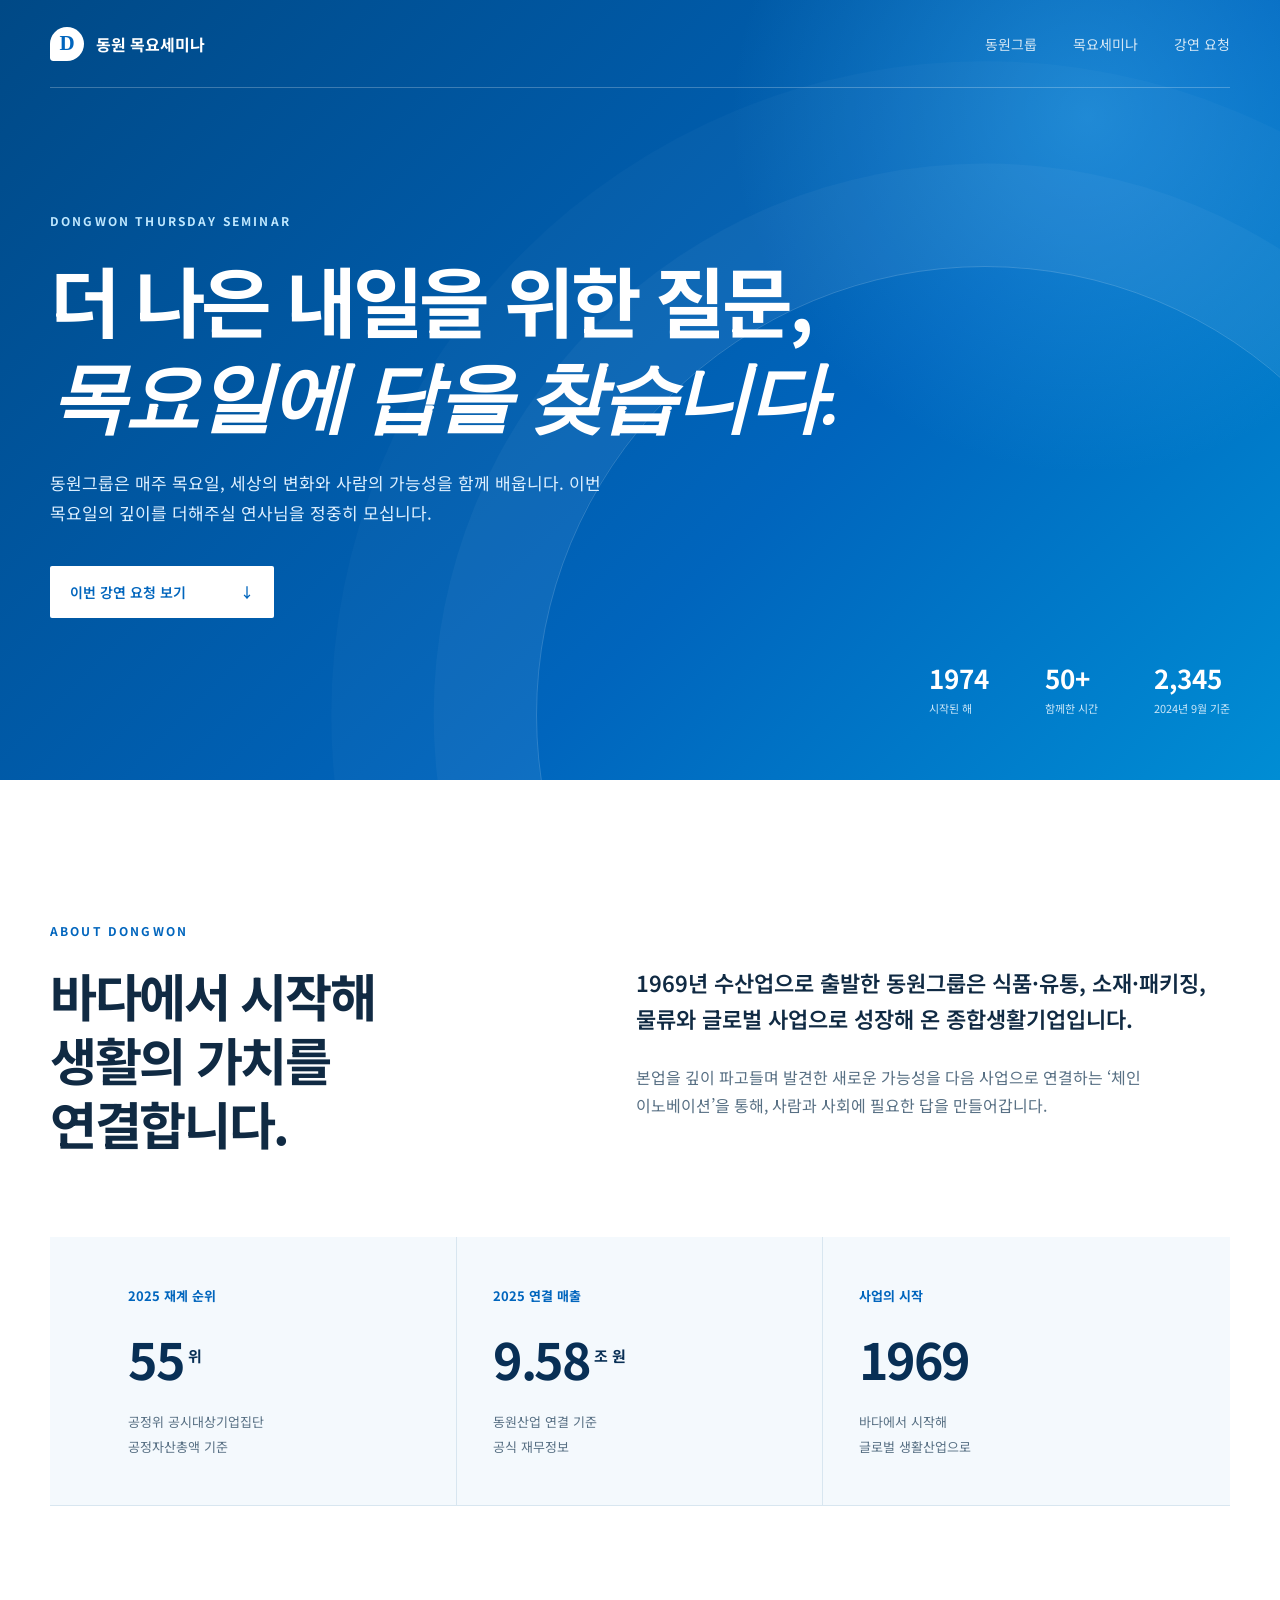
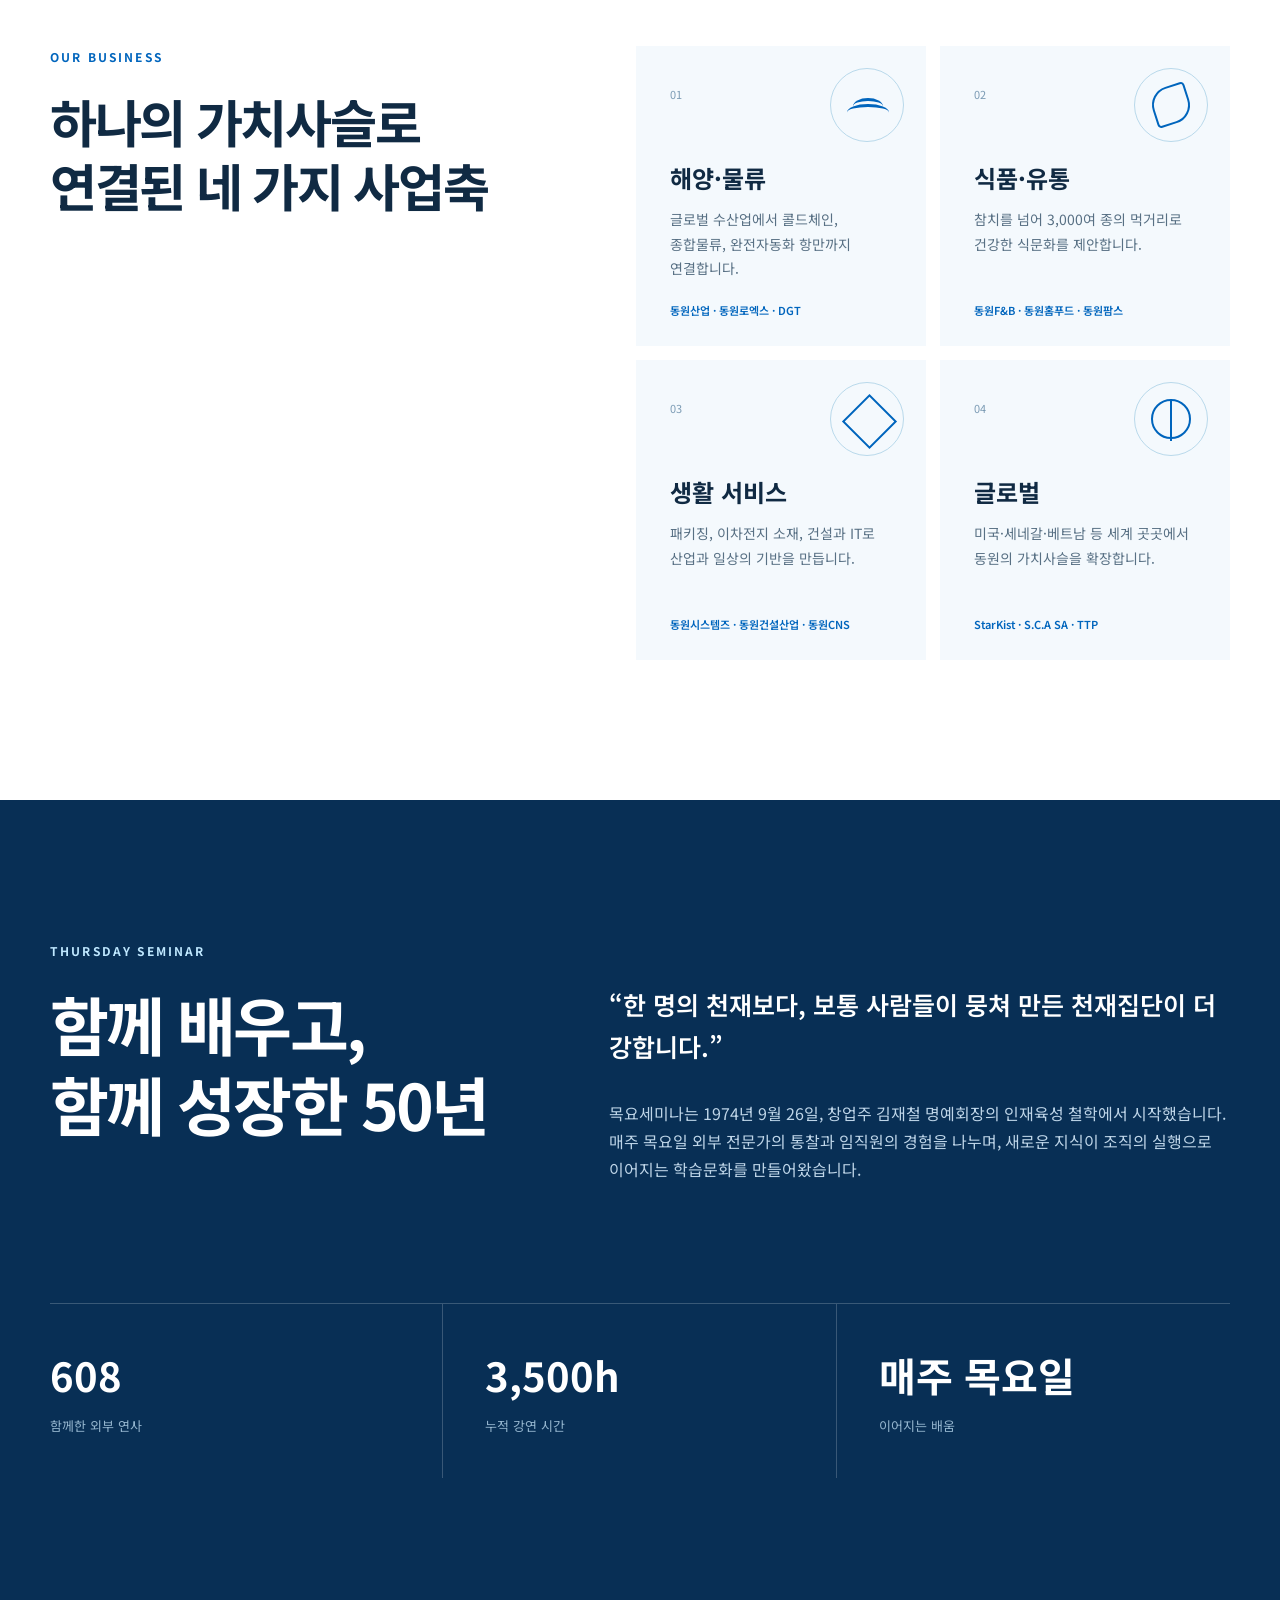
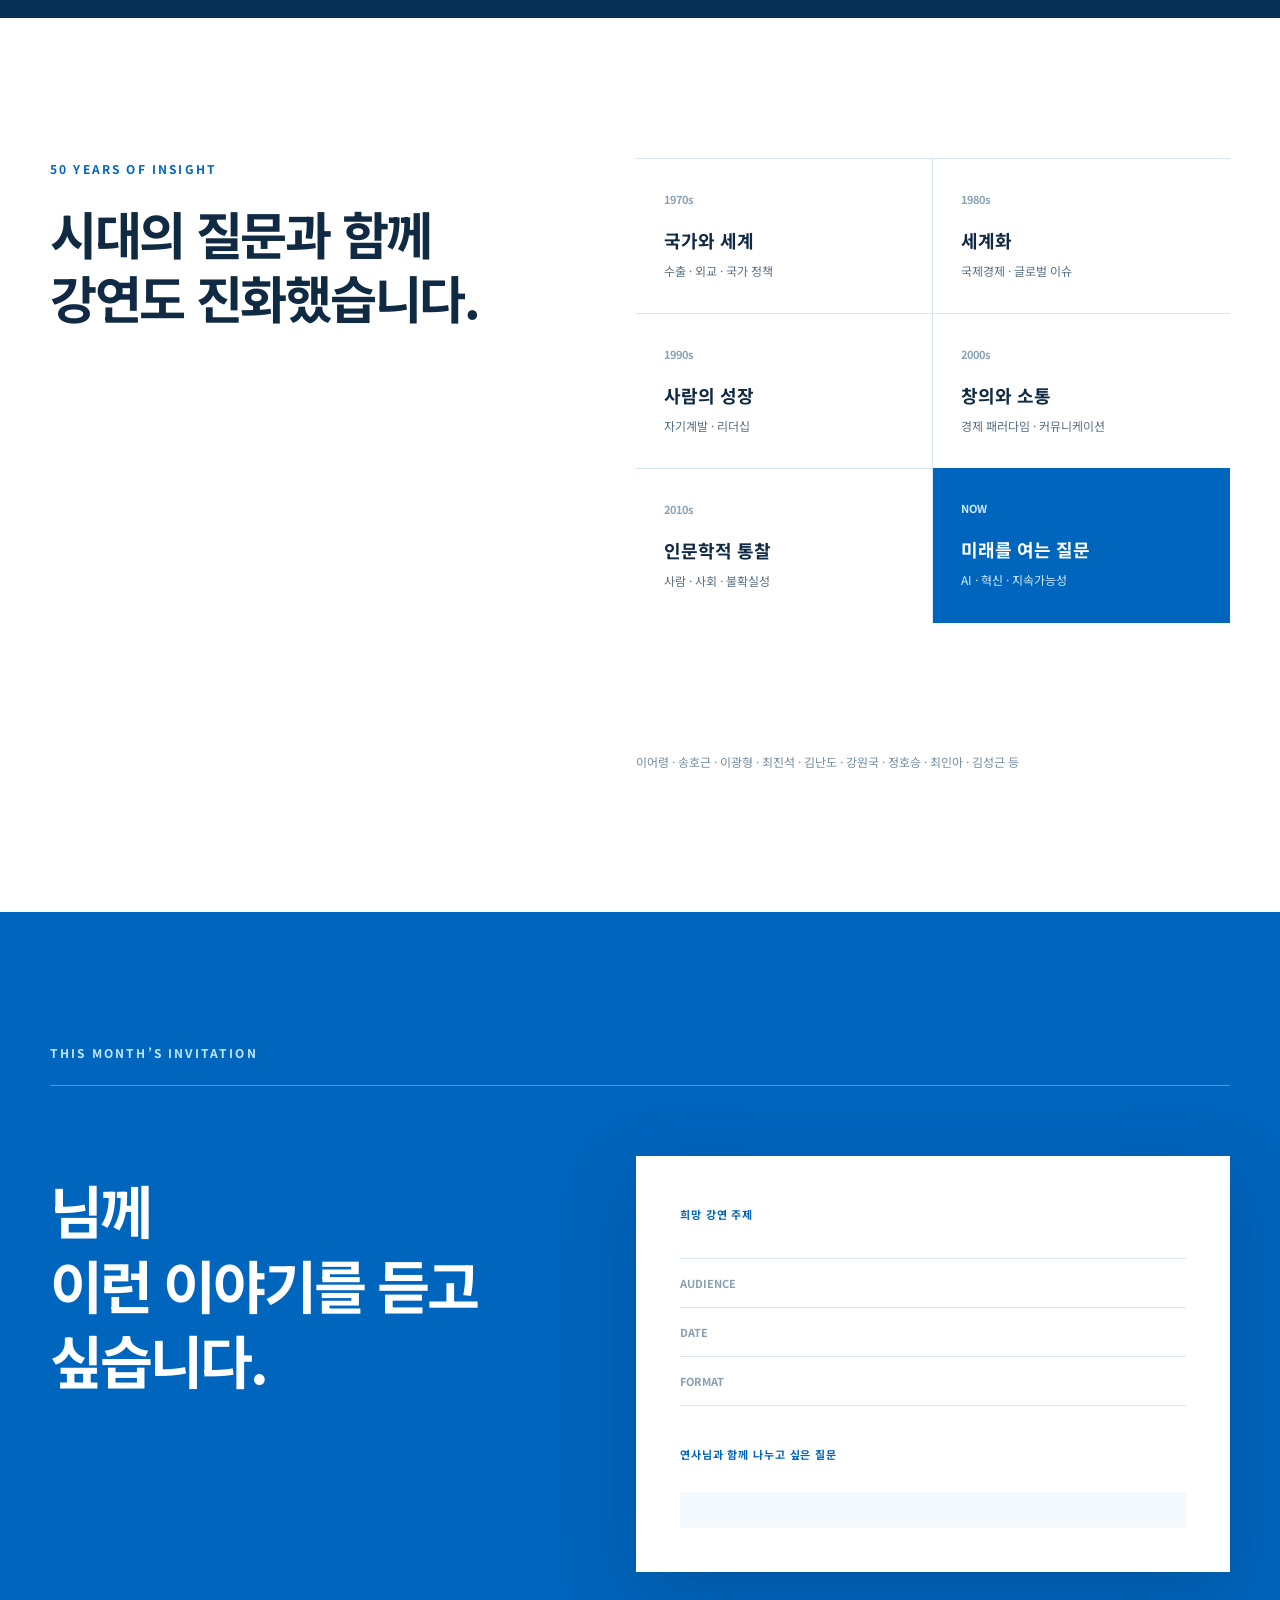
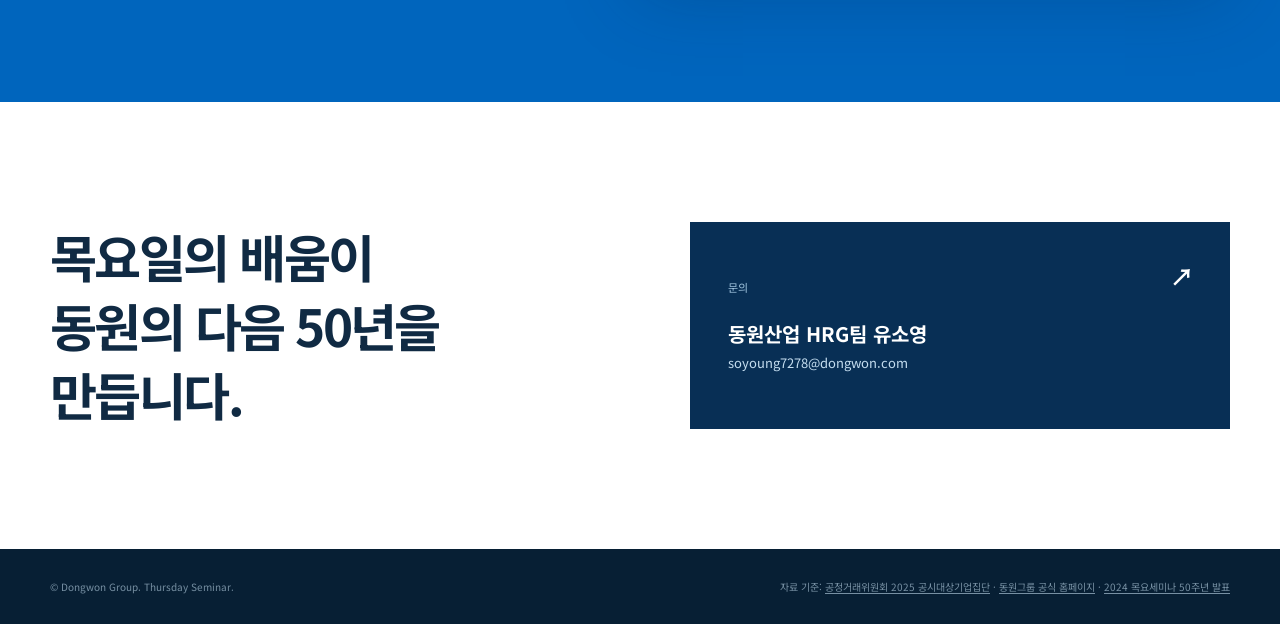
==== index.html @ ad464bcb "홈페이지 본문 및 디자인 추가" ====
<!doctype html>
<html lang="ko">
  <head>
    <meta charset="UTF-8" />
    <meta name="viewport" content="width=device-width, initial-scale=1.0" />
    <meta
      name="description"
      content="동원그룹과 50년 전통의 목요세미나를 소개하고 연사님께 강연을 제안드리는 공식 안내 페이지입니다."
    />
    <meta name="theme-color" content="#0065bd" />
    <title>동원 목요세미나 | 연사 초청 안내</title>
    <link rel="preconnect" href="https://fonts.googleapis.com" />
    <link rel="preconnect" href="https://fonts.gstatic.com" crossorigin />
    <link
      href="https://fonts.googleapis.com/css2?family=Noto+Sans+KR:wght@400;500;600;700&family=Playfair+Display:ital,wght@1,600&display=swap"
      rel="stylesheet"
    />
    <link rel="stylesheet" href="./styles.css" />
  </head>
  <body>
    <header class="site-header">
      <a class="brand" href="#top" aria-label="동원 목요세미나 처음으로">
        <span class="brand-mark" aria-hidden="true">D</span>
        <span>동원 목요세미나</span>
      </a>
      <nav aria-label="주요 메뉴">
        <a href="#dongwon">동원그룹</a>
        <a href="#seminar">목요세미나</a>
        <a href="#invitation">강연 요청</a>
      </nav>
    </header>

    <main id="top">
      <section class="hero" aria-labelledby="hero-title">
        <div class="hero-lines" aria-hidden="true"></div>
        <div class="hero-inner">
          <p class="eyebrow light">DONGWON THURSDAY SEMINAR</p>
          <h1 id="hero-title">
            더 나은 내일을 위한 질문,<br />
            <span>목요일에 답을 찾습니다.</span>
          </h1>
          <p class="hero-copy">
            동원그룹은 매주 목요일, 세상의 변화와 사람의 가능성을 함께 배웁니다.
            이번 목요일의 깊이를 더해주실 연사님을 정중히 모십니다.
          </p>
          <a class="button button-white" href="#invitation">
            이번 강연 요청 보기 <span aria-hidden="true">↓</span>
          </a>
        </div>
        <div class="hero-index" aria-label="목요세미나 주요 수치">
          <div><strong>1974</strong><span>시작된 해</span></div>
          <div><strong>50+</strong><span>함께한 시간</span></div>
          <div><strong>2,345</strong><span>2024년 9월 기준</span></div>
        </div>
      </section>

      <section class="section intro" id="dongwon" aria-labelledby="dongwon-title">
        <div class="section-heading">
          <p class="eyebrow">ABOUT DONGWON</p>
          <h2 id="dongwon-title">바다에서 시작해<br />생활의 가치를 연결합니다.</h2>
        </div>
        <div class="intro-copy">
          <p class="lead">
            1969년 수산업으로 출발한 동원그룹은 식품·유통, 소재·패키징,
            물류와 글로벌 사업으로 성장해 온 종합생활기업입니다.
          </p>
          <p>
            본업을 깊이 파고들며 발견한 새로운 가능성을 다음 사업으로 연결하는
            ‘체인 이노베이션’을 통해, 사람과 사회에 필요한 답을 만들어갑니다.
          </p>
        </div>
      </section>

      <section class="facts" aria-label="동원그룹 주요 현황">
        <article>
          <p>2025 재계 순위</p>
          <strong>55<sup>위</sup></strong>
          <span>공정위 공시대상기업집단<br />공정자산총액 기준</span>
        </article>
        <article>
          <p>2025 연결 매출</p>
          <strong>9.58<sup>조 원</sup></strong>
          <span>동원산업 연결 기준<br />공식 재무정보</span>
        </article>
        <article>
          <p>사업의 시작</p>
          <strong>1969</strong>
          <span>바다에서 시작해<br />글로벌 생활산업으로</span>
        </article>
      </section>

      <section class="section business" aria-labelledby="business-title">
        <div class="section-heading">
          <p class="eyebrow">OUR BUSINESS</p>
          <h2 id="business-title">하나의 가치사슬로<br />연결된 네 가지 사업축</h2>
        </div>
        <div class="business-grid">
          <article>
            <span class="business-number">01</span>
            <div class="business-icon ocean" aria-hidden="true"></div>
            <h3>해양·물류</h3>
            <p>글로벌 수산업에서 콜드체인, 종합물류, 완전자동화 항만까지 연결합니다.</p>
            <span class="companies">동원산업 · 동원로엑스 · DGT</span>
          </article>
          <article>
            <span class="business-number">02</span>
            <div class="business-icon food" aria-hidden="true"></div>
            <h3>식품·유통</h3>
            <p>참치를 넘어 3,000여 종의 먹거리로 건강한 식문화를 제안합니다.</p>
            <span class="companies">동원F&amp;B · 동원홈푸드 · 동원팜스</span>
          </article>
          <article>
            <span class="business-number">03</span>
            <div class="business-icon life" aria-hidden="true"></div>
            <h3>생활 서비스</h3>
            <p>패키징, 이차전지 소재, 건설과 IT로 산업과 일상의 기반을 만듭니다.</p>
            <span class="companies">동원시스템즈 · 동원건설산업 · 동원CNS</span>
          </article>
          <article>
            <span class="business-number">04</span>
            <div class="business-icon global" aria-hidden="true"></div>
            <h3>글로벌</h3>
            <p>미국·세네갈·베트남 등 세계 곳곳에서 동원의 가치사슬을 확장합니다.</p>
            <span class="companies">StarKist · S.C.A SA · TTP</span>
          </article>
        </div>
      </section>

      <section class="seminar" id="seminar" aria-labelledby="seminar-title">
        <div class="seminar-inner">
          <div class="section-heading inverse">
            <p class="eyebrow light">THURSDAY SEMINAR</p>
            <h2 id="seminar-title">함께 배우고,<br />함께 성장한 50년</h2>
          </div>
          <div class="seminar-story">
            <p class="quote">
              “한 명의 천재보다, 보통 사람들이 뭉쳐 만든 천재집단이 더 강합니다.”
            </p>
            <p>
              목요세미나는 1974년 9월 26일, 창업주 김재철 명예회장의 인재육성
              철학에서 시작했습니다. 매주 목요일 외부 전문가의 통찰과 임직원의
              경험을 나누며, 새로운 지식이 조직의 실행으로 이어지는 학습문화를
              만들어왔습니다.
            </p>
          </div>
          <div class="seminar-stats">
            <div><strong>608</strong><span>함께한 외부 연사</span></div>
            <div><strong>3,500h</strong><span>누적 강연 시간</span></div>
            <div><strong>매주 목요일</strong><span>이어지는 배움</span></div>
          </div>
        </div>
      </section>

      <section class="section evolution" aria-labelledby="evolution-title">
        <div class="section-heading">
          <p class="eyebrow">50 YEARS OF INSIGHT</p>
          <h2 id="evolution-title">시대의 질문과 함께<br />강연도 진화했습니다.</h2>
        </div>
        <div class="timeline">
          <article><time>1970s</time><h3>국가와 세계</h3><p>수출 · 외교 · 국가 정책</p></article>
          <article><time>1980s</time><h3>세계화</h3><p>국제경제 · 글로벌 이슈</p></article>
          <article><time>1990s</time><h3>사람의 성장</h3><p>자기계발 · 리더십</p></article>
          <article><time>2000s</time><h3>창의와 소통</h3><p>경제 패러다임 · 커뮤니케이션</p></article>
          <article><time>2010s</time><h3>인문학적 통찰</h3><p>사람 · 사회 · 불확실성</p></article>
          <article class="active"><time>NOW</time><h3>미래를 여는 질문</h3><p>AI · 혁신 · 지속가능성</p></article>
        </div>
        <p class="speakers">
          이어령 · 송호근 · 이광형 · 최진석 · 김난도 · 강원국 · 정호승 · 최인아 · 김성근 등
        </p>
      </section>

      <section class="invitation" id="invitation" aria-labelledby="invite-title">
        <div class="invite-top">
          <p class="eyebrow light">THIS MONTH’S INVITATION</p>
          <p class="invite-month" id="brief-month"></p>
        </div>
        <div class="invite-grid">
          <div class="invite-title">
            <p id="brief-kicker"></p>
            <h2 id="invite-title"><span id="brief-speaker"></span>님께<br />이런 이야기를 듣고 싶습니다.</h2>
          </div>
          <div class="brief-card">
            <div class="brief-topic">
              <span>희망 강연 주제</span>
              <h3 id="brief-topic"></h3>
            </div>
            <p id="brief-background"></p>
            <dl>
              <div><dt>Audience</dt><dd id="brief-audience"></dd></div>
              <div><dt>Date</dt><dd id="brief-date"></dd></div>
              <div><dt>Format</dt><dd id="brief-format"></dd></div>
            </dl>
            <div class="questions">
              <span>연사님과 함께 나누고 싶은 질문</span>
              <ol id="brief-questions"></ol>
            </div>
            <p class="brief-note" id="brief-note"></p>
          </div>
        </div>
      </section>

      <section class="closing">
        <p>목요일의 배움이<br />동원의 다음 50년을 만듭니다.</p>
        <a
          class="contact-link"
          href="mailto:soyoung7278@dongwon.com?subject=%EB%8F%99%EC%9B%90%EA%B7%B8%EB%A3%B9%20%EB%AA%A9%EC%9A%94%EC%84%B8%EB%AF%B8%EB%82%98%20%EB%AC%B8%EC%9D%98"
        >
          <span>문의</span>
          <strong>동원산업 HRG팀 유소영</strong>
          <em>soyoung7278@dongwon.com</em>
          <b aria-hidden="true">↗</b>
        </a>
      </section>
    </main>

    <footer>
      <span>© Dongwon Group. Thursday Seminar.</span>
      <span class="sources">
        자료 기준:
        <a href="https://www.korea.kr/briefing/policyBriefingView.do?newsId=156687291" target="_blank" rel="noreferrer">공정거래위원회 2025 공시대상기업집단</a> ·
        <a href="https://www.dongwon.com/kr" target="_blank" rel="noreferrer">동원그룹 공식 홈페이지</a> ·
        <a href="https://www.mk.co.kr/news/business/11125738" target="_blank" rel="noreferrer">2024 목요세미나 50주년 발표</a>
      </span>
    </footer>

    <a
      class="mobile-contact"
      href="mailto:soyoung7278@dongwon.com?subject=%EB%8F%99%EC%9B%90%EA%B7%B8%EB%A3%B9%20%EB%AA%A9%EC%9A%94%EC%84%B8%EB%AF%B8%EB%82%98%20%EB%AC%B8%EC%9D%98"
    >유소영 담당자에게 문의하기</a>

    <script src="./content/monthly-brief.js"></script>
    <script src="./script.js"></script>
  </body>
</html>
---- styles.css ----
:root {
  --blue: #0065bd;
  --deep: #003b72;
  --navy: #082f55;
  --sky: #dff3ff;
  --pale: #f4f9fd;
  --ink: #102a43;
  --muted: #587084;
  --line: #d8e6f0;
  --white: #fff;
}

* { box-sizing: border-box; }
html { scroll-behavior: smooth; }
body {
  margin: 0;
  color: var(--ink);
  background: var(--white);
  font-family: "Noto Sans KR", Arial, sans-serif;
  word-break: keep-all;
}
a { color: inherit; text-decoration: none; }
p { margin: 0; line-height: 1.75; }

.site-header {
  position: absolute;
  z-index: 10;
  top: 0;
  left: 50%;
  width: min(1180px, calc(100% - 48px));
  height: 88px;
  display: flex;
  align-items: center;
  justify-content: space-between;
  color: var(--white);
  transform: translateX(-50%);
  border-bottom: 1px solid rgba(255,255,255,.24);
}
.brand { display: flex; align-items: center; gap: 12px; font-weight: 700; }
.brand-mark {
  display: grid;
  place-items: center;
  width: 34px;
  height: 34px;
  border-radius: 50% 50% 50% 10%;
  color: var(--blue);
  background: var(--white);
  font-family: Georgia, serif;
  font-size: 21px;
}
nav { display: flex; gap: 36px; font-size: 14px; }
nav a { opacity: .82; transition: opacity .2s; }
nav a:hover, nav a:focus-visible { opacity: 1; }

.hero {
  position: relative;
  min-height: 780px;
  overflow: hidden;
  color: var(--white);
  background:
    radial-gradient(circle at 85% 15%, rgba(71,192,255,.38), transparent 28%),
    linear-gradient(135deg, #004986 0%, #0065bd 62%, #008dd4 100%);
}
.hero::after {
  content: "";
  position: absolute;
  right: -12vw;
  bottom: -30vw;
  width: 70vw;
  height: 70vw;
  border: 1px solid rgba(255,255,255,.18);
  border-radius: 50%;
  box-shadow: 0 0 0 8vw rgba(255,255,255,.035), 0 0 0 16vw rgba(255,255,255,.025);
}
.hero-lines {
  position: absolute;
  inset: 0;
  opacity: .2;
  background-image: linear-gradient(90deg, transparent 49.9%, rgba(255,255,255,.3) 50%, transparent 50.1%);
  background-size: 25% 100%;
}
.hero-inner {
  position: relative;
  z-index: 2;
  width: min(1180px, calc(100% - 48px));
  margin: 0 auto;
  padding-top: 210px;
}
.eyebrow {
  margin-bottom: 22px;
  color: var(--blue);
  font-size: 12px;
  font-weight: 700;
  letter-spacing: .18em;
}
.eyebrow.light { color: #bfe8ff; }
.hero h1 {
  max-width: 860px;
  margin: 0;
  font-size: clamp(46px, 6vw, 80px);
  line-height: 1.2;
  letter-spacing: -.055em;
}
.hero h1 span {
  font-family: "Playfair Display", Georgia, serif;
  font-weight: 600;
  font-style: italic;
  letter-spacing: -.04em;
}
.hero-copy { max-width: 570px; margin: 30px 0 38px; color: #dcefff; font-size: 17px; }
.button {
  display: inline-flex;
  align-items: center;
  gap: 54px;
  padding: 16px 20px;
  border-radius: 2px;
  font-size: 14px;
  font-weight: 600;
}
.button-white { color: var(--blue); background: var(--white); }
.hero-index {
  position: absolute;
  z-index: 2;
  right: max(24px, calc((100vw - 1180px) / 2));
  bottom: 64px;
  display: flex;
  gap: 56px;
}
.hero-index div { display: grid; gap: 4px; }
.hero-index strong { font-size: 26px; }
.hero-index span { color: #c7e5f8; font-size: 11px; }

.section {
  width: min(1180px, calc(100% - 48px));
  margin: 0 auto;
  padding: 140px 0;
}
.intro, .business, .evolution { display: grid; grid-template-columns: .9fr 1.1fr; gap: 100px; }
.section-heading h2 {
  margin: 0;
  font-size: clamp(36px, 4vw, 54px);
  line-height: 1.25;
  letter-spacing: -.045em;
}
.intro-copy { padding-top: 44px; color: var(--muted); }
.intro-copy .lead { margin-bottom: 26px; color: var(--ink); font-size: 22px; font-weight: 600; line-height: 1.65; }

.facts {
  display: grid;
  grid-template-columns: repeat(3, 1fr);
  width: min(1180px, calc(100% - 48px));
  margin: -58px auto 0;
  padding: 0 42px;
  background: var(--pale);
}
.facts article { min-height: 255px; padding: 48px 36px; border-right: 1px solid var(--line); }
.facts article:last-child { border: 0; }
.facts p { color: var(--blue); font-size: 13px; font-weight: 700; }
.facts strong { display: block; margin: 14px 0; color: var(--navy); font-size: 50px; letter-spacing: -.05em; }
.facts sup { margin-left: 5px; font-size: 15px; letter-spacing: 0; }
.facts span { color: var(--muted); font-size: 13px; line-height: 1.6; }

.business { border-top: 1px solid var(--line); }
.business-grid { display: grid; grid-template-columns: 1fr 1fr; gap: 14px; }
.business-grid article {
  position: relative;
  min-height: 300px;
  padding: 34px;
  overflow: hidden;
  background: var(--pale);
  transition: transform .25s, background .25s;
}
.business-grid article:hover { transform: translateY(-4px); background: #eaf6ff; }
.business-number { color: #7b9bb4; font-size: 11px; }
.business-grid h3 { margin: 56px 0 12px; font-size: 24px; }
.business-grid p { color: var(--muted); font-size: 14px; }
.companies { position: absolute; bottom: 28px; color: var(--blue); font-size: 11px; font-weight: 600; }
.business-icon {
  position: absolute;
  top: 22px;
  right: 22px;
  width: 74px;
  height: 74px;
  border: 1px solid #b9d9eb;
  border-radius: 50%;
}
.business-icon::before, .business-icon::after { content: ""; position: absolute; }
.ocean::before { left: 16px; top: 35px; width: 42px; height: 14px; border-top: 3px solid var(--blue); border-radius: 50%; }
.ocean::after { left: 22px; top: 29px; width: 30px; height: 14px; border-top: 3px solid var(--blue); border-radius: 50%; }
.food::before { inset: 17px; border: 2px solid var(--blue); border-radius: 50% 4px 50% 4px; transform: rotate(-18deg); }
.life::before { left: 19px; top: 19px; width: 35px; height: 35px; border: 2px solid var(--blue); transform: rotate(45deg); }
.global::before { inset: 16px; border: 2px solid var(--blue); border-radius: 50%; }
.global::after { left: 35px; top: 16px; width: 2px; height: 42px; background: var(--blue); }

.seminar { color: var(--white); background: var(--navy); }
.seminar-inner {
  display: grid;
  grid-template-columns: .85fr 1.15fr;
  gap: 100px;
  width: min(1180px, calc(100% - 48px));
  margin: 0 auto;
  padding: 140px 0;
}
.section-heading.inverse h2 { font-size: clamp(42px, 5vw, 65px); }
.seminar-story { padding-top: 44px; color: #bed5e8; }
.seminar-story .quote {
  margin-bottom: 32px;
  color: var(--white);
  font-size: 25px;
  font-weight: 600;
  line-height: 1.65;
}
.seminar-stats {
  grid-column: 1 / -1;
  display: grid;
  grid-template-columns: repeat(3, 1fr);
  margin-top: 20px;
  border-top: 1px solid rgba(255,255,255,.2);
}
.seminar-stats div { padding: 42px 0; border-right: 1px solid rgba(255,255,255,.2); }
.seminar-stats div:not(:first-child) { padding-left: 42px; }
.seminar-stats div:last-child { border: 0; }
.seminar-stats strong { display: block; margin-bottom: 8px; font-size: 40px; }
.seminar-stats span { color: #95b6cf; font-size: 13px; }

.timeline { display: grid; grid-template-columns: 1fr 1fr; }
.timeline article { min-height: 155px; padding: 26px 28px; border-top: 1px solid var(--line); }
.timeline article:nth-child(odd) { border-right: 1px solid var(--line); }
.timeline time { color: #8aa3b6; font-size: 11px; font-weight: 700; }
.timeline h3 { margin: 18px 0 7px; font-size: 18px; }
.timeline p { color: var(--muted); font-size: 12px; }
.timeline .active { color: var(--white); background: var(--blue); border: 0; }
.timeline .active time, .timeline .active p { color: #cceaff; }
.speakers {
  grid-column: 2;
  margin-top: 28px;
  color: #748da0;
  font-size: 12px;
}

.invitation { padding: 130px max(24px, calc((100vw - 1180px) / 2)); color: var(--white); background: var(--blue); }
.invite-top { display: flex; justify-content: space-between; border-bottom: 1px solid rgba(255,255,255,.3); }
.invite-month { color: #c8eaff; font-size: 13px; }
.invite-grid { display: grid; grid-template-columns: .9fr 1.1fr; gap: 100px; padding-top: 70px; }
.invite-title > p { margin-bottom: 16px; color: #c8eaff; font-size: 15px; }
.invite-title h2 { margin: 0; font-size: clamp(38px, 4.5vw, 60px); line-height: 1.3; letter-spacing: -.05em; }
.brief-card { padding: 44px; color: var(--ink); background: var(--white); box-shadow: 0 24px 70px rgba(0,38,80,.25); }
.brief-topic > span, .questions > span { color: var(--blue); font-size: 11px; font-weight: 700; letter-spacing: .08em; }
.brief-topic h3 { margin: 13px 0 25px; font-size: 28px; line-height: 1.5; }
.brief-card > p { color: var(--muted); font-size: 14px; }
.brief-card dl { margin: 34px 0; border-top: 1px solid var(--line); }
.brief-card dl div { display: grid; grid-template-columns: 100px 1fr; padding: 16px 0; border-bottom: 1px solid var(--line); }
.brief-card dt { color: #8aa0b1; font-size: 11px; font-weight: 700; text-transform: uppercase; }
.brief-card dd { margin: 0; font-size: 13px; font-weight: 600; }
.questions ol { margin: 17px 0 0; padding-left: 20px; }
.questions li { margin: 9px 0; padding-left: 5px; font-size: 14px; line-height: 1.7; }
.brief-card .brief-note { margin-top: 28px; padding: 18px; color: #45657e; background: var(--pale); font-size: 12px; }

.closing {
  display: grid;
  grid-template-columns: 1fr 1fr;
  gap: 100px;
  width: min(1180px, calc(100% - 48px));
  margin: 0 auto;
  padding: 120px 0;
}
.closing > p { font-size: clamp(32px, 4vw, 52px); font-weight: 700; line-height: 1.35; letter-spacing: -.05em; }
.contact-link {
  position: relative;
  display: grid;
  align-content: center;
  padding: 38px;
  color: var(--white);
  background: var(--navy);
  transition: background .25s, transform .25s;
}
.contact-link:hover { background: var(--blue); transform: translateY(-3px); }
.contact-link span { margin-bottom: 24px; color: #9fc3dd; font-size: 11px; }
.contact-link strong { font-size: 20px; }
.contact-link em { margin-top: 5px; color: #c5def0; font-size: 13px; font-style: normal; }
.contact-link b { position: absolute; top: 36px; right: 36px; font-size: 24px; }

footer {
  display: flex;
  justify-content: space-between;
  gap: 30px;
  padding: 30px max(24px, calc((100vw - 1180px) / 2));
  color: #7790a3;
  background: #071f34;
  font-size: 10px;
}
footer a { text-decoration: underline; text-underline-offset: 2px; }
.mobile-contact { display: none; }

@media (max-width: 820px) {
  body { padding-bottom: 58px; }
  .site-header { height: 70px; }
  nav { display: none; }
  .hero { min-height: 720px; }
  .hero-inner { padding-top: 155px; }
  .hero h1 { font-size: 44px; }
  .hero-index { left: 24px; right: 24px; bottom: 50px; gap: 0; justify-content: space-between; }
  .hero-index strong { font-size: 22px; }
  .section { padding: 90px 0; }
  .intro, .business, .evolution, .seminar-inner, .invite-grid, .closing { grid-template-columns: 1fr; gap: 48px; }
  .intro-copy, .seminar-story { padding-top: 0; }
  .facts { grid-template-columns: 1fr; padding: 0 26px; margin-top: 0; }
  .facts article { min-height: 190px; border-right: 0; border-bottom: 1px solid var(--line); }
  .business-grid { grid-template-columns: 1fr; }
  .seminar-inner { padding: 90px 0; }
  .seminar-stats { grid-template-columns: 1fr; }
  .seminar-stats div, .seminar-stats div:not(:first-child) { padding: 26px 0; border-right: 0; border-bottom: 1px solid rgba(255,255,255,.2); }
  .timeline { grid-template-columns: 1fr; }
  .timeline article:nth-child(odd) { border-right: 0; }
  .speakers { grid-column: 1; }
  .invitation { padding-top: 90px; padding-bottom: 90px; }
  .invite-month { display: none; }
  .brief-card { padding: 28px 24px; }
  .closing { padding: 90px 0; }
  footer { flex-direction: column; }
  .mobile-contact {
    position: fixed;
    z-index: 20;
    display: grid;
    place-items: center;
    left: 0;
    right: 0;
    bottom: 0;
    height: 58px;
    color: var(--white);
    background: var(--blue);
    font-size: 14px;
    font-weight: 700;
    box-shadow: 0 -8px 28px rgba(0,47,91,.18);
  }
}

@media (prefers-reduced-motion: reduce) {
  html { scroll-behavior: auto; }
  *, *::before, *::after { transition: none !important; }
}
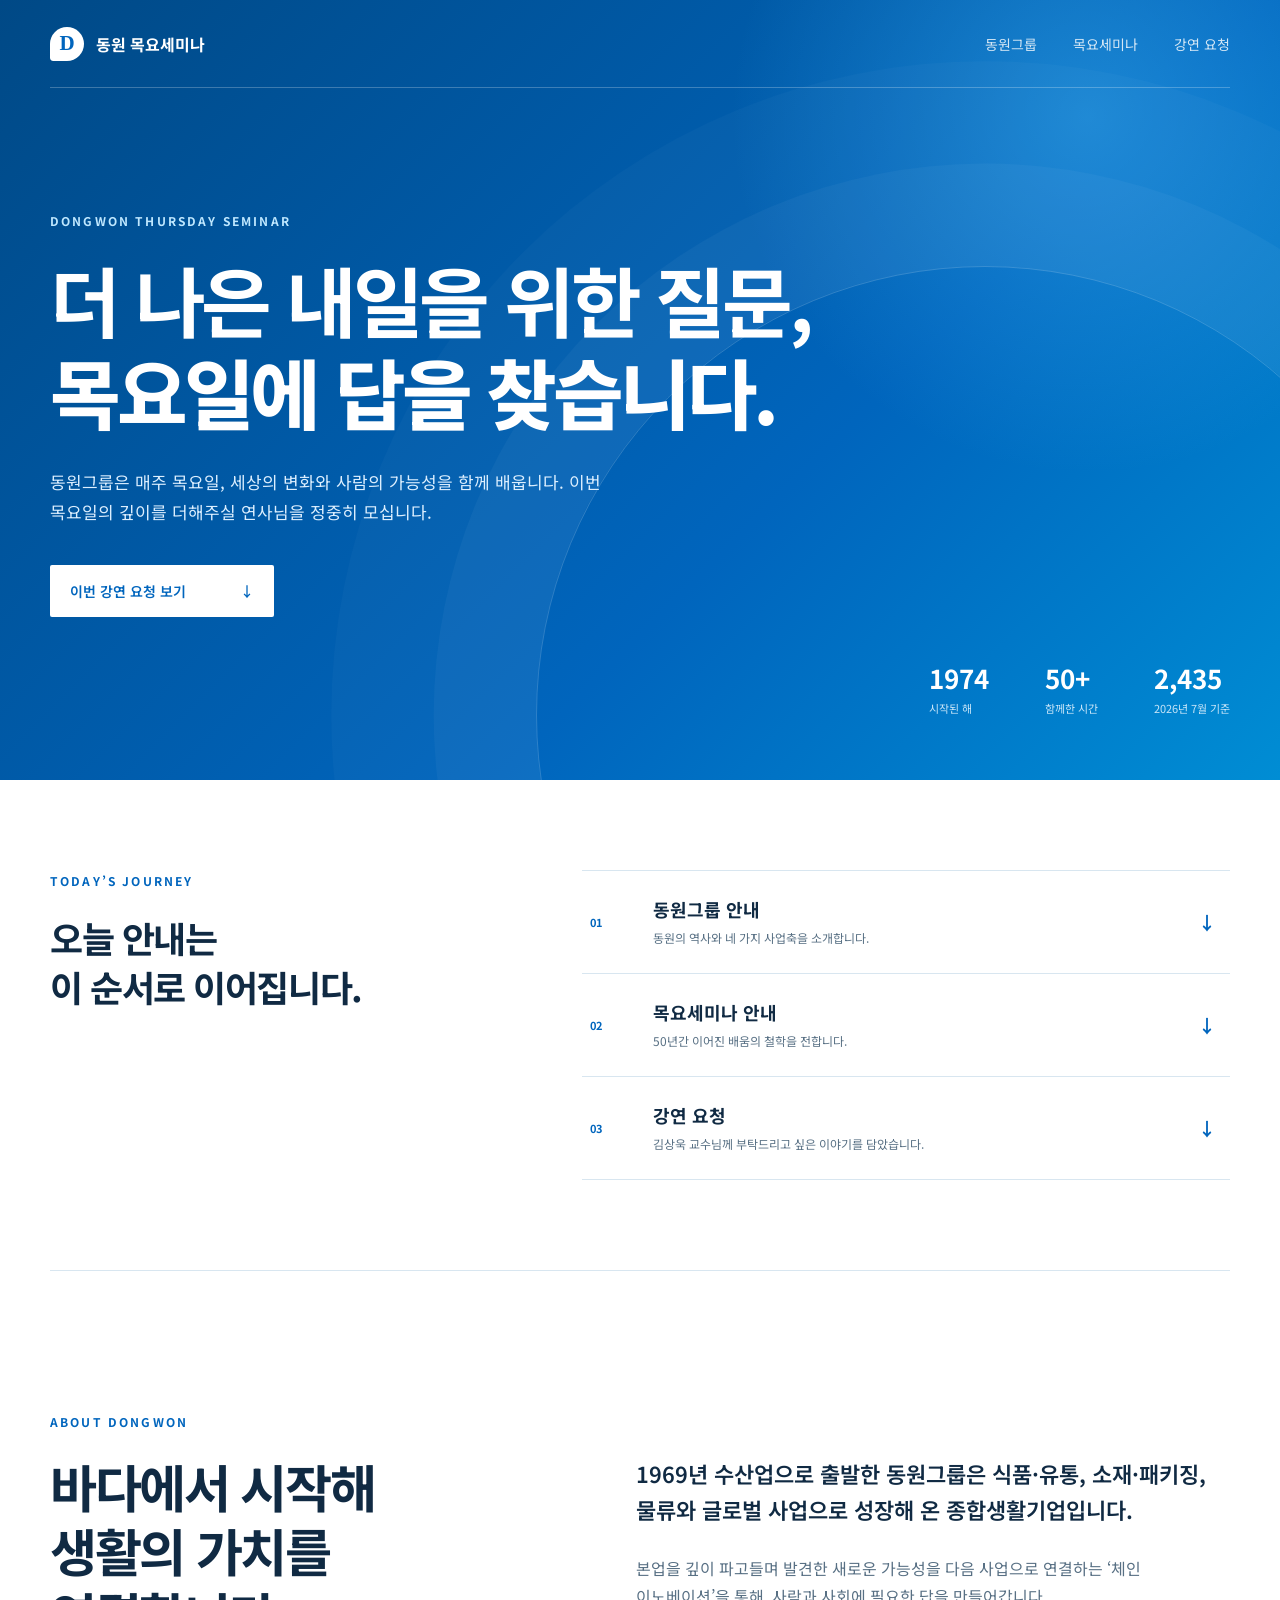
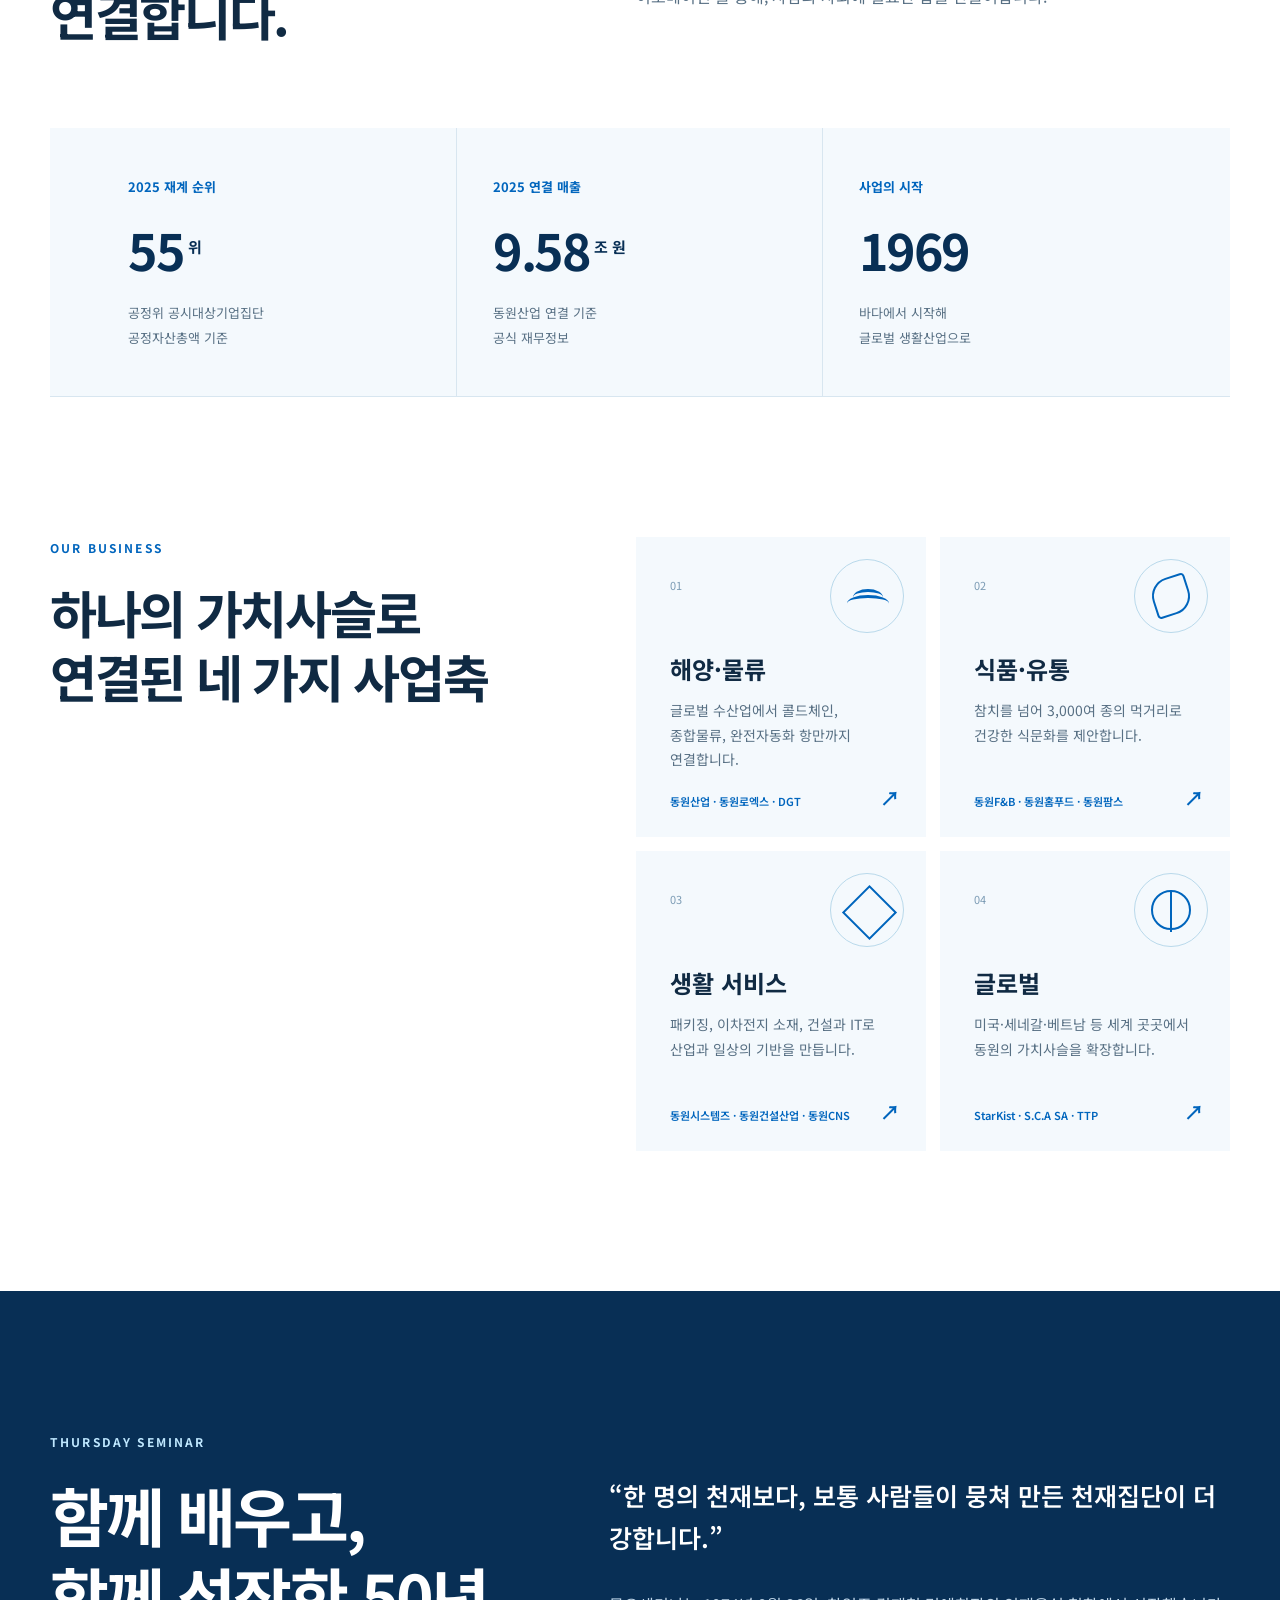
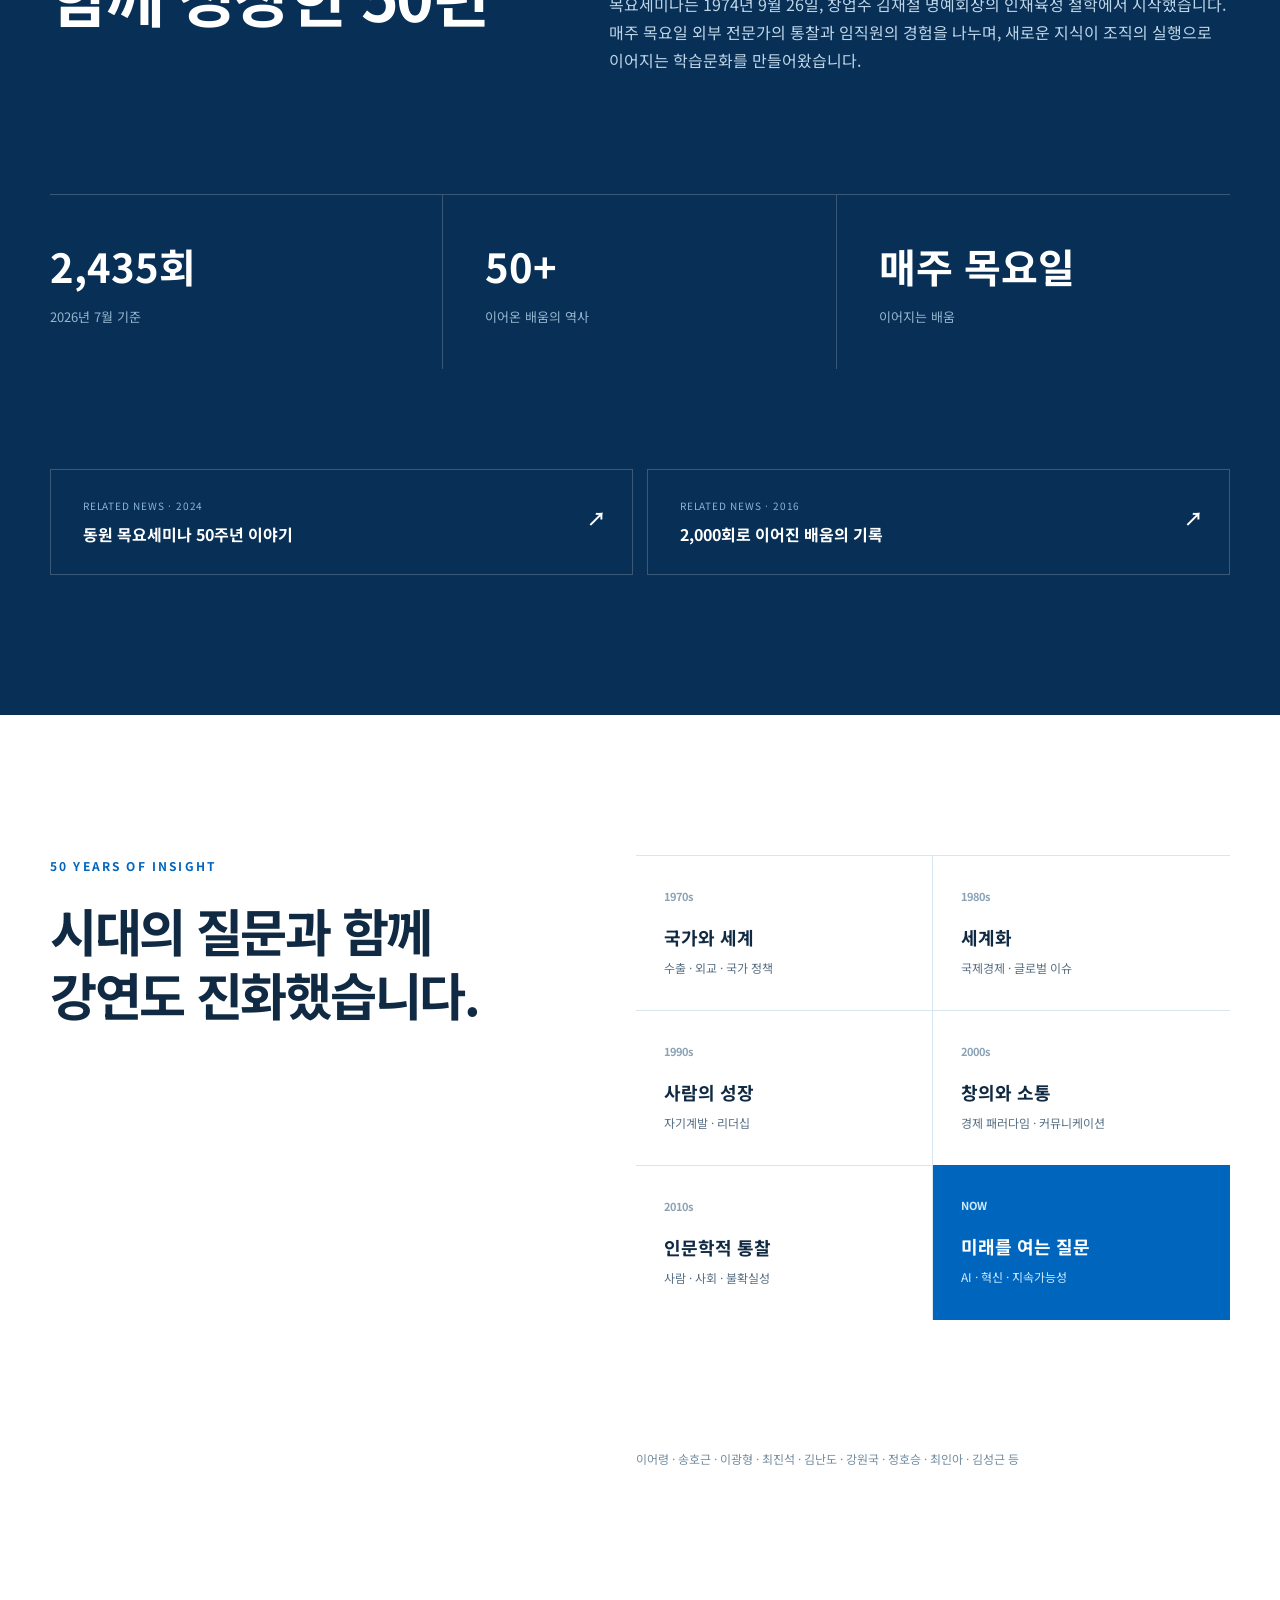
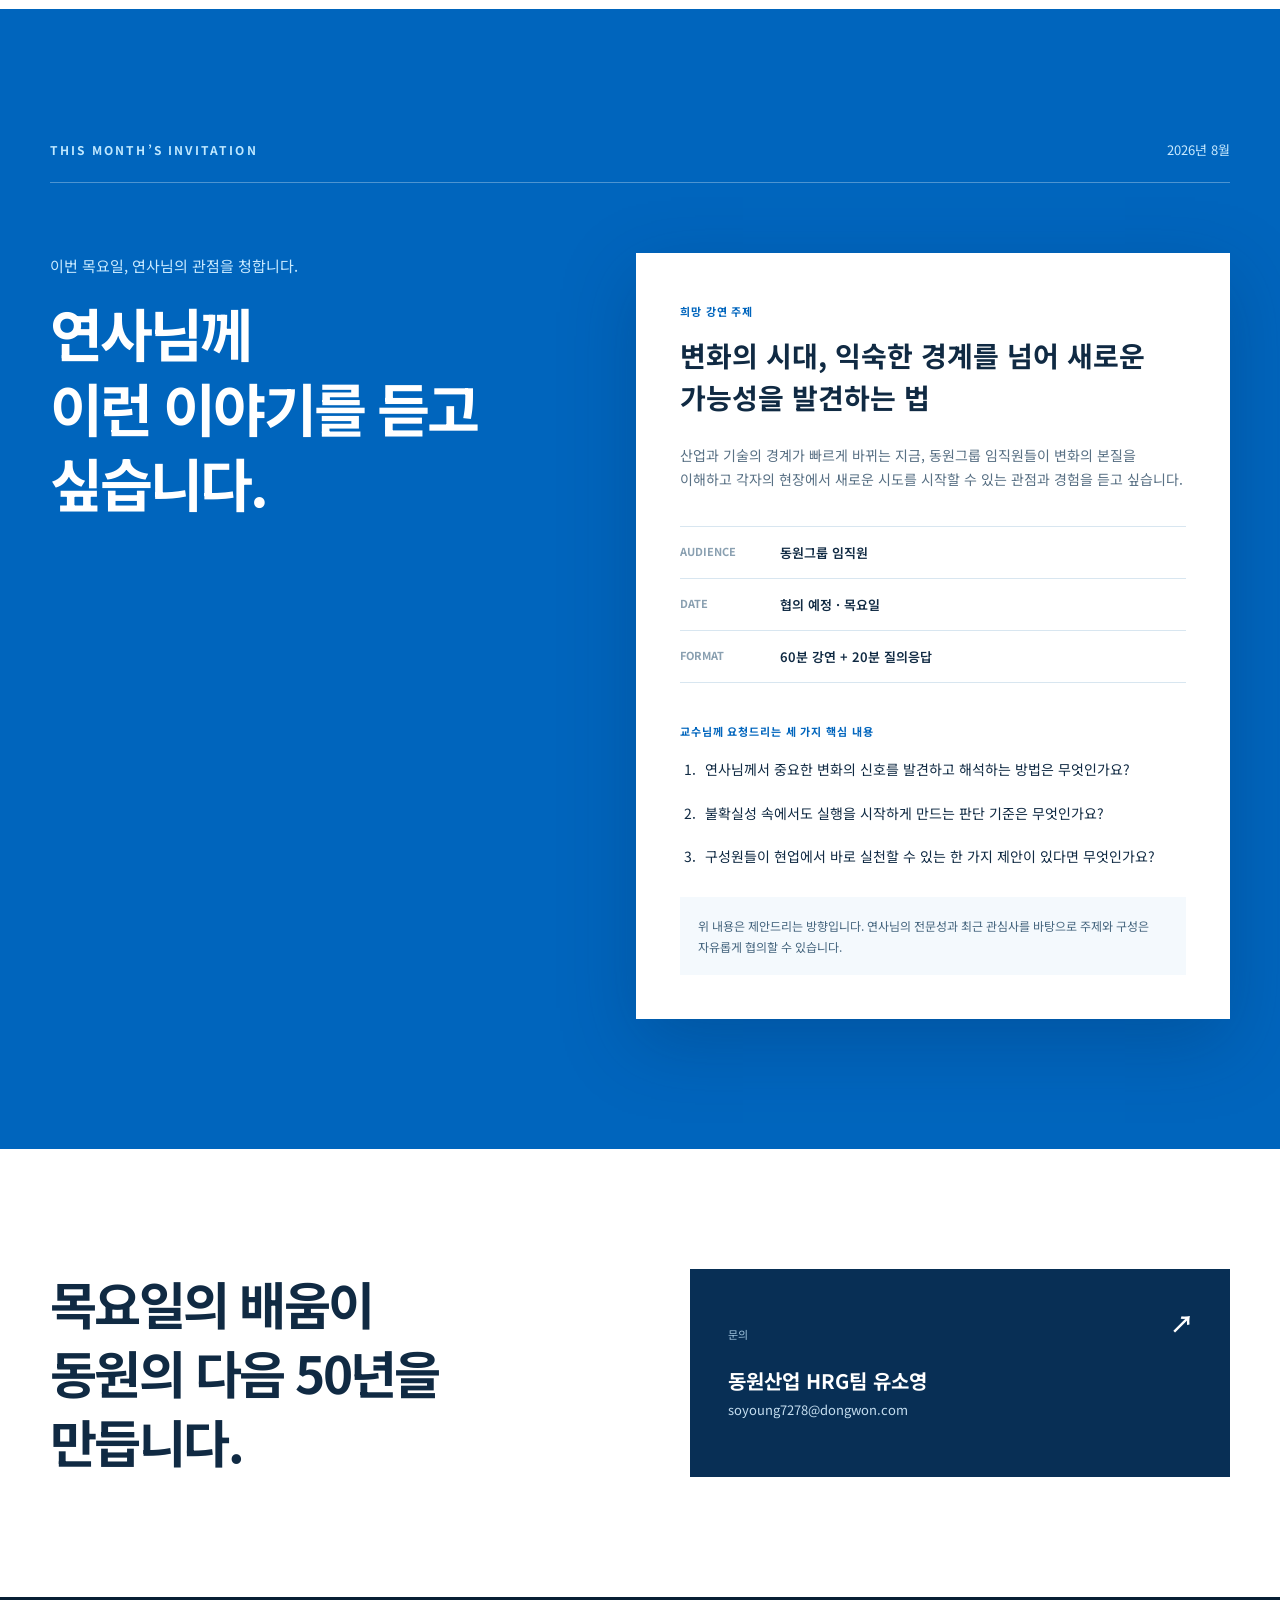
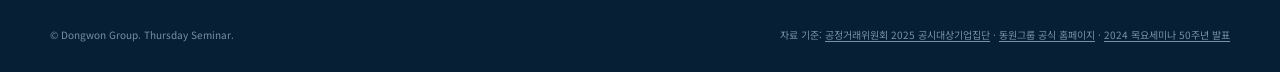
==== commit 523070f5: "안내 흐름·연결 링크·김상욱 교수 강연 요청 반영" ====
--- a/index.html
+++ b/index.html
@@ -12,7 +12,7 @@
     <link rel="preconnect" href="https://fonts.googleapis.com" />
     <link rel="preconnect" href="https://fonts.gstatic.com" crossorigin />
     <link
-      href="https://fonts.googleapis.com/css2?family=Noto+Sans+KR:wght@400;500;600;700&family=Playfair+Display:ital,wght@1,600&display=swap"
+      href="https://fonts.googleapis.com/css2?family=Noto+Sans+KR:wght@400;500;600;700;800&display=swap"
       rel="stylesheet"
     />
     <link rel="stylesheet" href="./styles.css" />
@@ -50,8 +50,38 @@
         <div class="hero-index" aria-label="목요세미나 주요 수치">
           <div><strong>1974</strong><span>시작된 해</span></div>
           <div><strong>50+</strong><span>함께한 시간</span></div>
-          <div><strong>2,345</strong><span>2024년 9월 기준</span></div>
-        </div>
+          <div><strong>2,435</strong><span>2026년 7월 기준</span></div>
+        </div>
+      </section>
+
+      <section class="journey" aria-labelledby="journey-title">
+        <div class="journey-intro">
+          <p class="eyebrow">TODAY’S JOURNEY</p>
+          <h2 id="journey-title">오늘 안내는<br />이 순서로 이어집니다.</h2>
+        </div>
+        <ol class="journey-list">
+          <li>
+            <a href="#dongwon">
+              <span>01</span>
+              <div><strong>동원그룹 안내</strong><p>동원의 역사와 네 가지 사업축을 소개합니다.</p></div>
+              <b aria-hidden="true">↓</b>
+            </a>
+          </li>
+          <li>
+            <a href="#seminar">
+              <span>02</span>
+              <div><strong>목요세미나 안내</strong><p>50년간 이어진 배움의 철학을 전합니다.</p></div>
+              <b aria-hidden="true">↓</b>
+            </a>
+          </li>
+          <li>
+            <a href="#invitation">
+              <span>03</span>
+              <div><strong>강연 요청</strong><p>김상욱 교수님께 부탁드리고 싶은 이야기를 담았습니다.</p></div>
+              <b aria-hidden="true">↓</b>
+            </a>
+          </li>
+        </ol>
       </section>
 
       <section class="section intro" id="dongwon" aria-labelledby="dongwon-title">
@@ -95,34 +125,46 @@
           <h2 id="business-title">하나의 가치사슬로<br />연결된 네 가지 사업축</h2>
         </div>
         <div class="business-grid">
+          <a href="https://www.dongwon.com/kr/business/dongwon-industries" target="_blank" rel="noreferrer" aria-label="동원그룹 해양·물류 사업 자세히 보기">
           <article>
             <span class="business-number">01</span>
             <div class="business-icon ocean" aria-hidden="true"></div>
             <h3>해양·물류</h3>
             <p>글로벌 수산업에서 콜드체인, 종합물류, 완전자동화 항만까지 연결합니다.</p>
             <span class="companies">동원산업 · 동원로엑스 · DGT</span>
-          </article>
+            <b class="card-link" aria-hidden="true">↗</b>
+          </article>
+          </a>
+          <a href="https://www.dongwon.com/kr/business/dongwon-fnb" target="_blank" rel="noreferrer" aria-label="동원그룹 식품·유통 사업 자세히 보기">
           <article>
             <span class="business-number">02</span>
             <div class="business-icon food" aria-hidden="true"></div>
             <h3>식품·유통</h3>
             <p>참치를 넘어 3,000여 종의 먹거리로 건강한 식문화를 제안합니다.</p>
             <span class="companies">동원F&amp;B · 동원홈푸드 · 동원팜스</span>
-          </article>
+            <b class="card-link" aria-hidden="true">↗</b>
+          </article>
+          </a>
+          <a href="https://www.dongwon.com/kr/business/dongwon-systems" target="_blank" rel="noreferrer" aria-label="동원그룹 생활 서비스 사업 자세히 보기">
           <article>
             <span class="business-number">03</span>
             <div class="business-icon life" aria-hidden="true"></div>
             <h3>생활 서비스</h3>
             <p>패키징, 이차전지 소재, 건설과 IT로 산업과 일상의 기반을 만듭니다.</p>
             <span class="companies">동원시스템즈 · 동원건설산업 · 동원CNS</span>
-          </article>
+            <b class="card-link" aria-hidden="true">↗</b>
+          </article>
+          </a>
+          <a href="https://www.dongwon.com/kr/business/starkist" target="_blank" rel="noreferrer" aria-label="동원그룹 글로벌 사업 자세히 보기">
           <article>
             <span class="business-number">04</span>
             <div class="business-icon global" aria-hidden="true"></div>
             <h3>글로벌</h3>
             <p>미국·세네갈·베트남 등 세계 곳곳에서 동원의 가치사슬을 확장합니다.</p>
             <span class="companies">StarKist · S.C.A SA · TTP</span>
-          </article>
+            <b class="card-link" aria-hidden="true">↗</b>
+          </article>
+          </a>
         </div>
       </section>
 
@@ -144,9 +186,21 @@
             </p>
           </div>
           <div class="seminar-stats">
-            <div><strong>608</strong><span>함께한 외부 연사</span></div>
-            <div><strong>3,500h</strong><span>누적 강연 시간</span></div>
+            <div><strong>2,435회</strong><span>2026년 7월 기준</span></div>
+            <div><strong>50+</strong><span>이어온 배움의 역사</span></div>
             <div><strong>매주 목요일</strong><span>이어지는 배움</span></div>
+          </div>
+          <div class="seminar-news">
+            <a href="https://www.mk.co.kr/news/business/11125738" target="_blank" rel="noreferrer">
+              <span>RELATED NEWS · 2024</span>
+              <strong>동원 목요세미나 50주년 이야기</strong>
+              <b aria-hidden="true">↗</b>
+            </a>
+            <a href="https://www.edaily.co.kr/News/Read?mediaCodeNo=257&newsId=02952006612680080" target="_blank" rel="noreferrer">
+              <span>RELATED NEWS · 2016</span>
+              <strong>2,000회로 이어진 배움의 기록</strong>
+              <b aria-hidden="true">↗</b>
+            </a>
           </div>
         </div>
       </section>
@@ -191,7 +245,7 @@
               <div><dt>Format</dt><dd id="brief-format"></dd></div>
             </dl>
             <div class="questions">
-              <span>연사님과 함께 나누고 싶은 질문</span>
+              <span>교수님께 요청드리는 세 가지 핵심 내용</span>
               <ol id="brief-questions"></ol>
             </div>
             <p class="brief-note" id="brief-note"></p>
--- a/styles.css
+++ b/styles.css
@@ -102,10 +102,9 @@
   letter-spacing: -.055em;
 }
 .hero h1 span {
-  font-family: "Playfair Display", Georgia, serif;
-  font-weight: 600;
-  font-style: italic;
-  letter-spacing: -.04em;
+  font-family: "Noto Sans KR", Arial, sans-serif;
+  font-weight: 800;
+  letter-spacing: -.055em;
 }
 .hero-copy { max-width: 570px; margin: 30px 0 38px; color: #dcefff; font-size: 17px; }
 .button {
@@ -130,6 +129,26 @@
 .hero-index strong { font-size: 26px; }
 .hero-index span { color: #c7e5f8; font-size: 11px; }
 
+.journey {
+  display: grid;
+  grid-template-columns: .8fr 1.2fr;
+  gap: 100px;
+  width: min(1180px, calc(100% - 48px));
+  margin: 0 auto;
+  padding: 90px 0;
+  border-bottom: 1px solid var(--line);
+}
+.journey-intro h2 { margin: 0; font-size: 36px; line-height: 1.35; letter-spacing: -.04em; }
+.journey-list { margin: 0; padding: 0; list-style: none; }
+.journey-list li { border-top: 1px solid var(--line); }
+.journey-list li:last-child { border-bottom: 1px solid var(--line); }
+.journey-list a { display: grid; grid-template-columns: 45px 1fr 24px; gap: 18px; align-items: center; padding: 25px 8px; }
+.journey-list a > span { color: var(--blue); font-size: 11px; font-weight: 700; }
+.journey-list strong { display: block; margin-bottom: 5px; font-size: 18px; }
+.journey-list p { color: var(--muted); font-size: 12px; }
+.journey-list b { color: var(--blue); font-size: 18px; transition: transform .2s; }
+.journey-list a:hover b { transform: translateY(4px); }
+
 .section {
   width: min(1180px, calc(100% - 48px));
   margin: 0 auto;
@@ -175,6 +194,7 @@
 .business-grid h3 { margin: 56px 0 12px; font-size: 24px; }
 .business-grid p { color: var(--muted); font-size: 14px; }
 .companies { position: absolute; bottom: 28px; color: var(--blue); font-size: 11px; font-weight: 600; }
+.card-link { position: absolute; right: 26px; bottom: 25px; color: var(--blue); font-size: 20px; }
 .business-icon {
   position: absolute;
   top: 22px;
@@ -222,6 +242,24 @@
 .seminar-stats div:last-child { border: 0; }
 .seminar-stats strong { display: block; margin-bottom: 8px; font-size: 40px; }
 .seminar-stats span { color: #95b6cf; font-size: 13px; }
+.seminar-news {
+  grid-column: 1 / -1;
+  display: grid;
+  grid-template-columns: 1fr 1fr;
+  gap: 14px;
+}
+.seminar-news a {
+  position: relative;
+  display: grid;
+  gap: 9px;
+  padding: 28px 32px;
+  border: 1px solid rgba(255,255,255,.2);
+  transition: background .2s;
+}
+.seminar-news a:hover { background: rgba(255,255,255,.08); }
+.seminar-news span { color: #86b6d8; font-size: 10px; letter-spacing: .08em; }
+.seminar-news strong { padding-right: 28px; font-size: 16px; }
+.seminar-news b { position: absolute; right: 26px; top: 34px; font-size: 19px; }
 
 .timeline { display: grid; grid-template-columns: 1fr 1fr; }
 .timeline article { min-height: 155px; padding: 26px 28px; border-top: 1px solid var(--line); }
@@ -254,6 +292,9 @@
 .brief-card dd { margin: 0; font-size: 13px; font-weight: 600; }
 .questions ol { margin: 17px 0 0; padding-left: 20px; }
 .questions li { margin: 9px 0; padding-left: 5px; font-size: 14px; line-height: 1.7; }
+.questions li + li { margin-top: 20px; }
+.questions li strong { display: block; margin-bottom: 5px; color: var(--ink); font-size: 15px; }
+.questions li p { color: var(--muted); font-size: 12px; line-height: 1.75; }
 .brief-card .brief-note { margin-top: 28px; padding: 18px; color: #45657e; background: var(--pale); font-size: 12px; }
 
 .closing {
@@ -302,7 +343,8 @@
   .hero-index { left: 24px; right: 24px; bottom: 50px; gap: 0; justify-content: space-between; }
   .hero-index strong { font-size: 22px; }
   .section { padding: 90px 0; }
-  .intro, .business, .evolution, .seminar-inner, .invite-grid, .closing { grid-template-columns: 1fr; gap: 48px; }
+  .journey, .intro, .business, .evolution, .seminar-inner, .invite-grid, .closing { grid-template-columns: 1fr; gap: 48px; }
+  .journey { padding: 70px 0; }
   .intro-copy, .seminar-story { padding-top: 0; }
   .facts { grid-template-columns: 1fr; padding: 0 26px; margin-top: 0; }
   .facts article { min-height: 190px; border-right: 0; border-bottom: 1px solid var(--line); }
@@ -310,6 +352,7 @@
   .seminar-inner { padding: 90px 0; }
   .seminar-stats { grid-template-columns: 1fr; }
   .seminar-stats div, .seminar-stats div:not(:first-child) { padding: 26px 0; border-right: 0; border-bottom: 1px solid rgba(255,255,255,.2); }
+  .seminar-news { grid-template-columns: 1fr; }
   .timeline { grid-template-columns: 1fr; }
   .timeline article:nth-child(odd) { border-right: 0; }
   .speakers { grid-column: 1; }
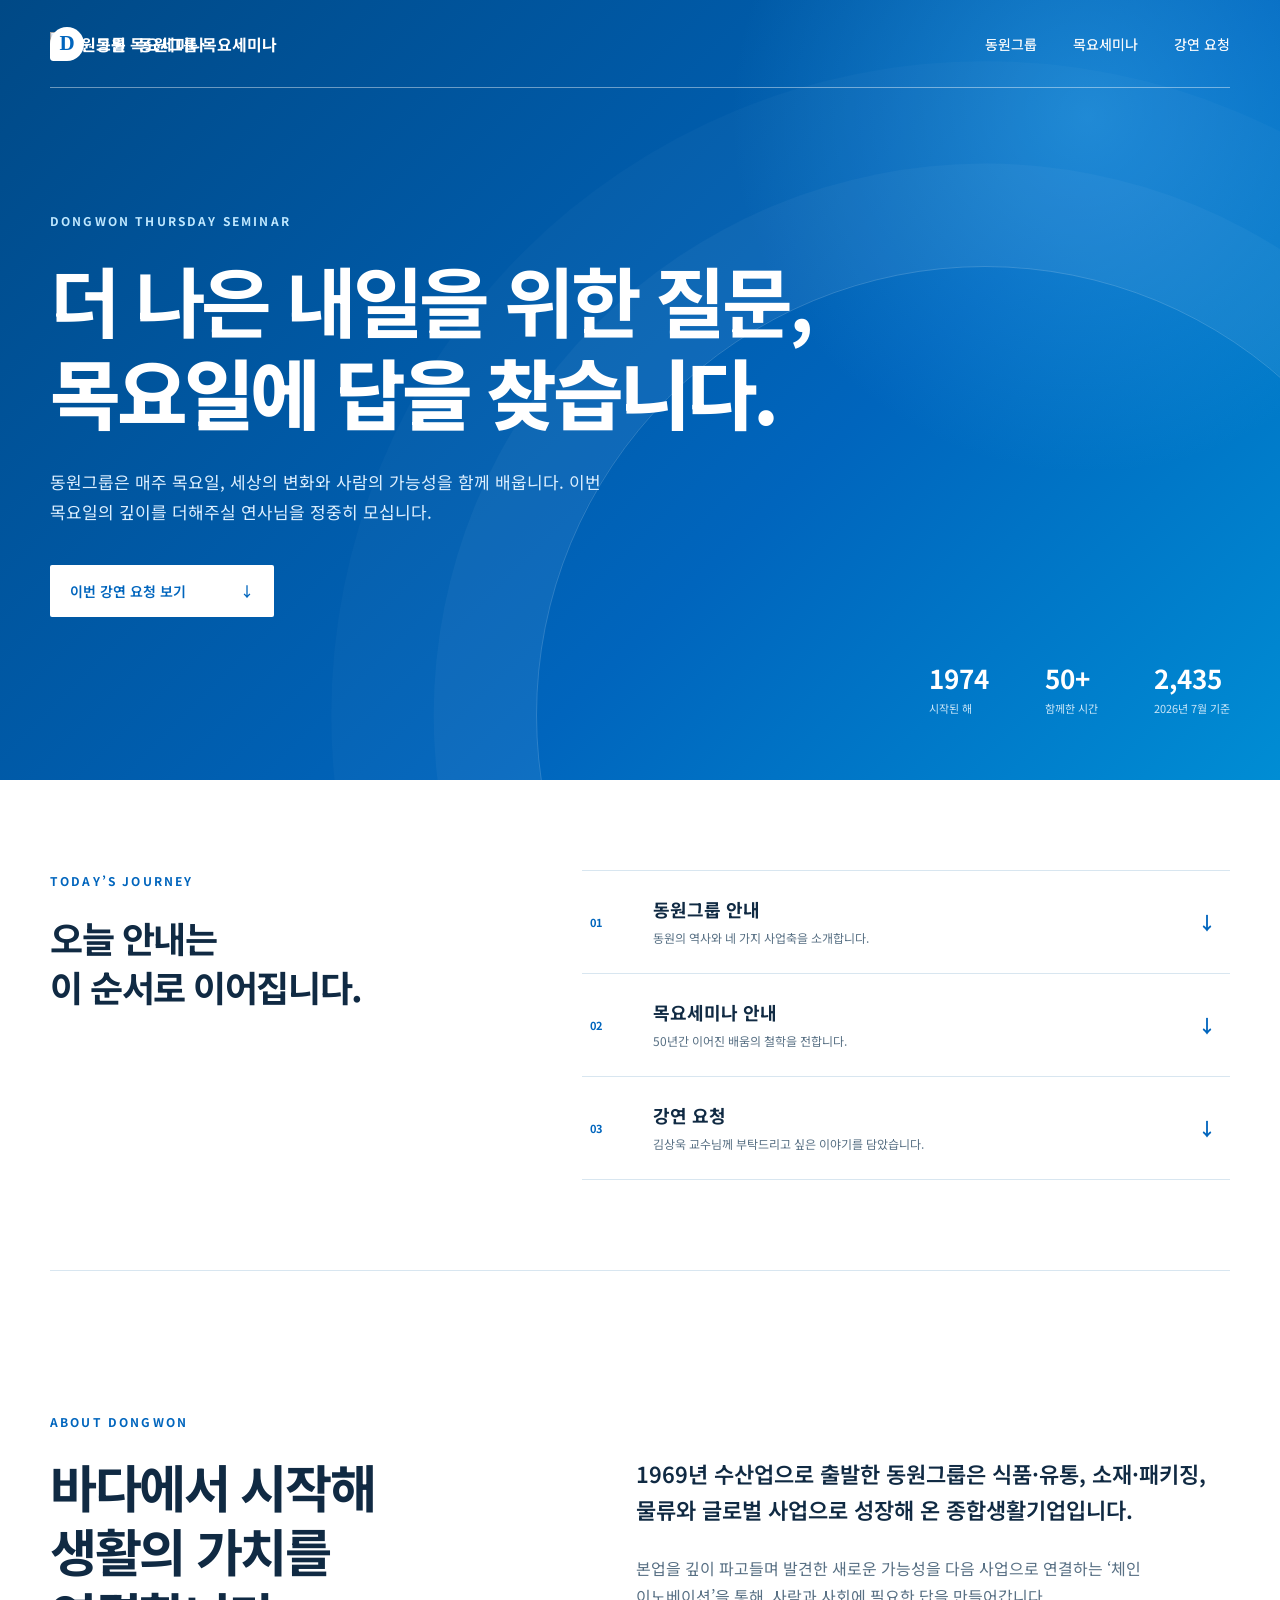
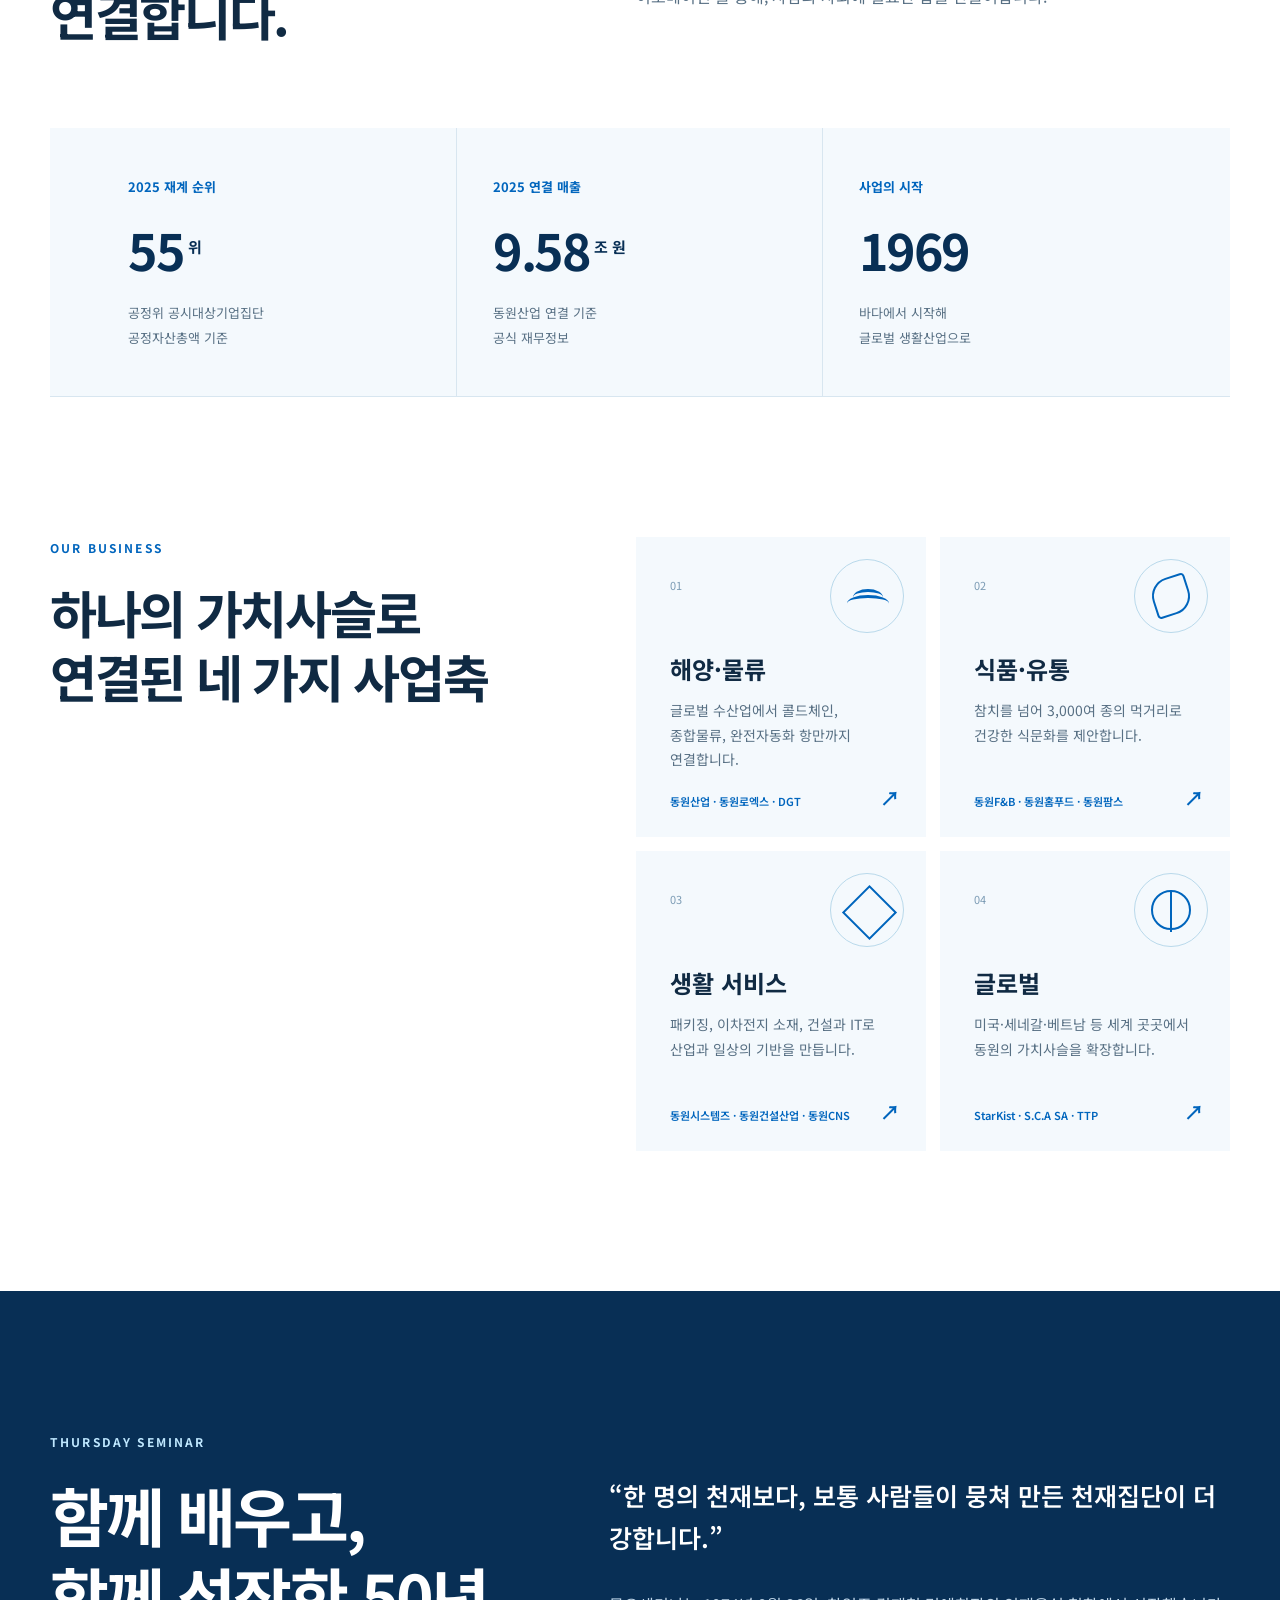
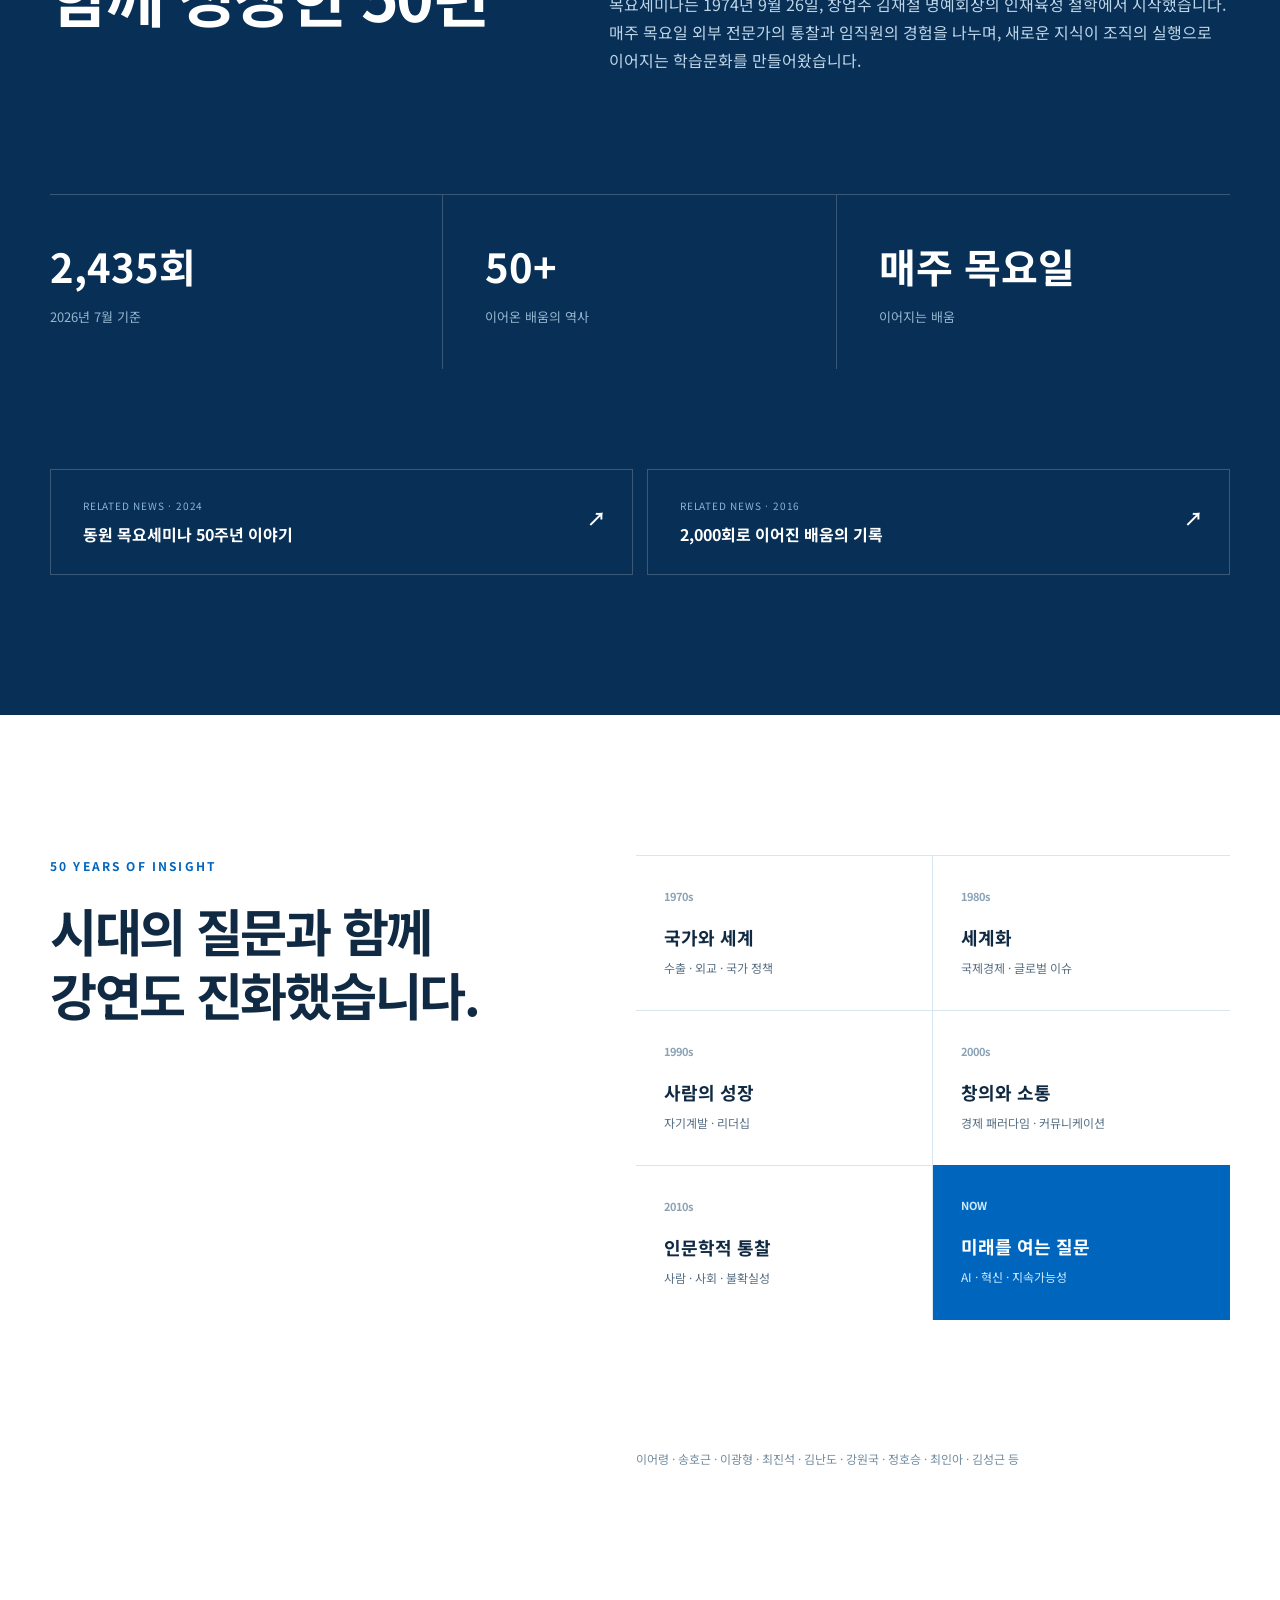
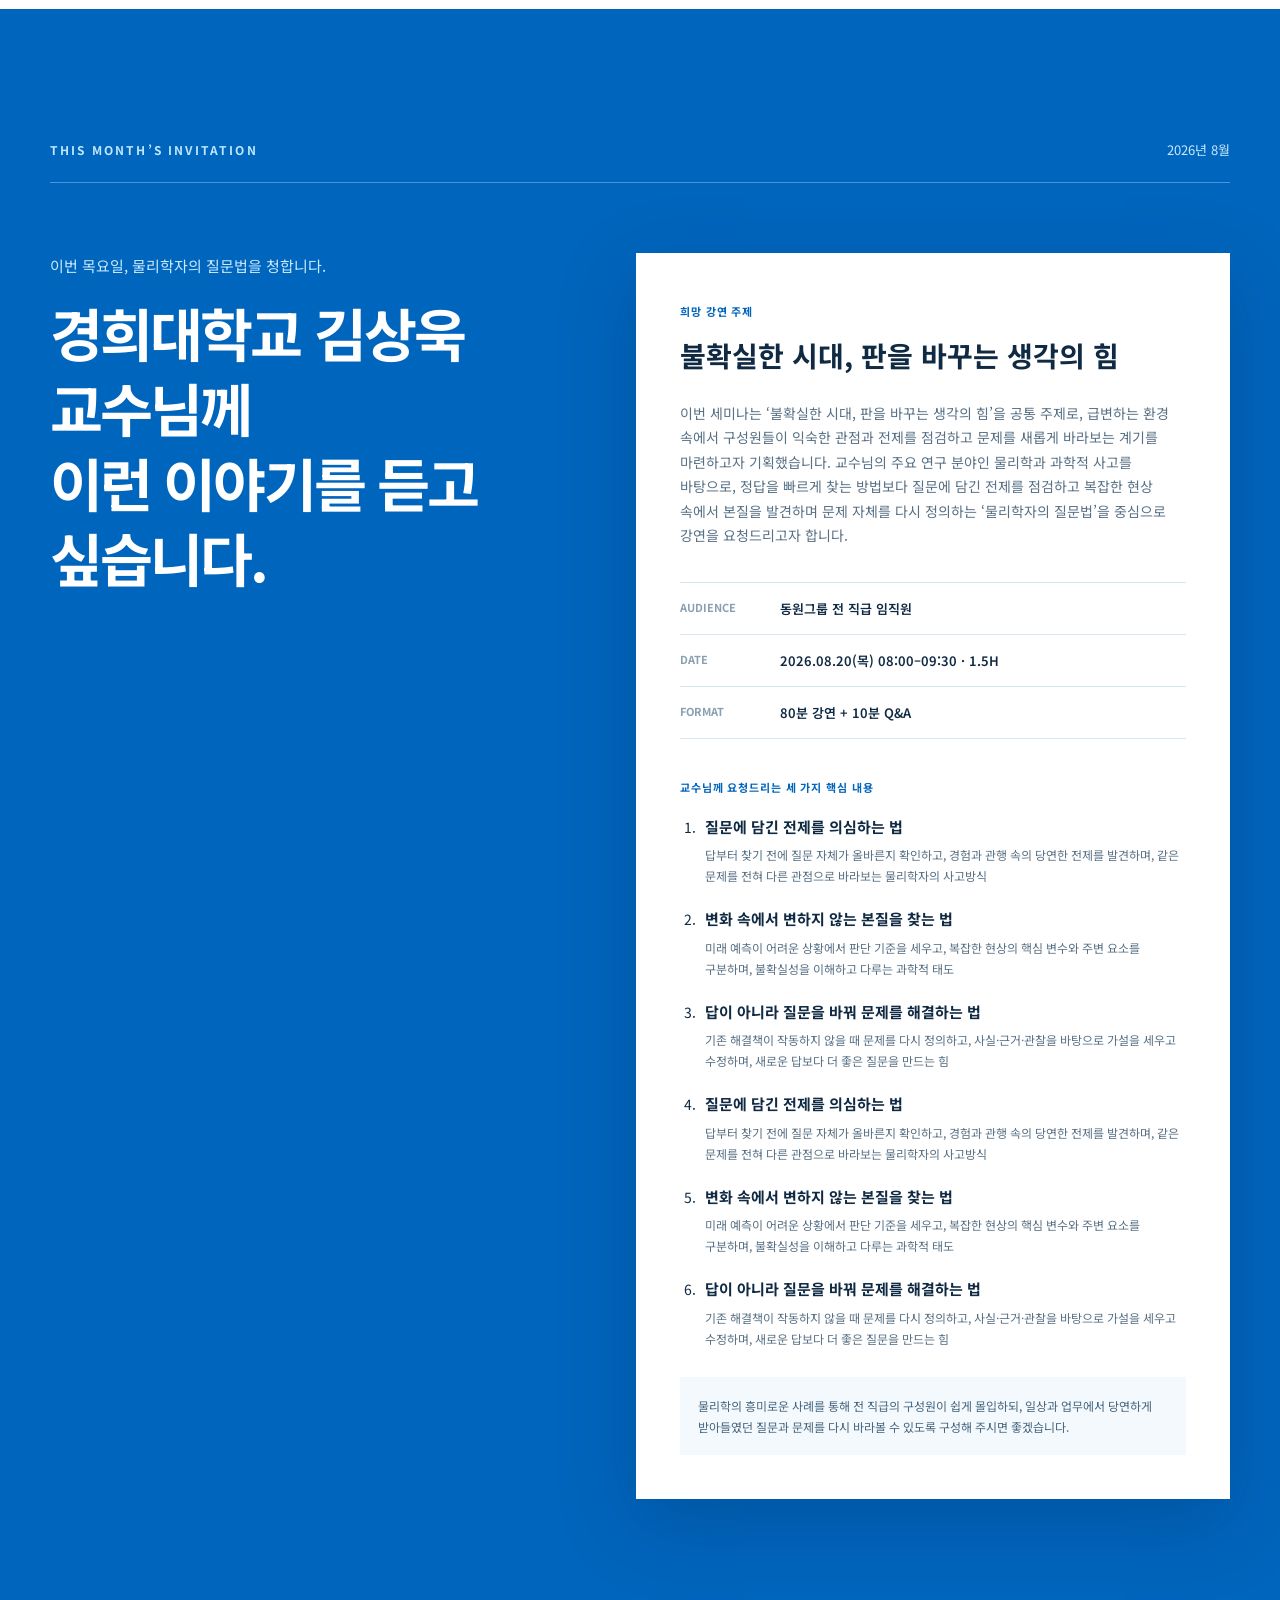
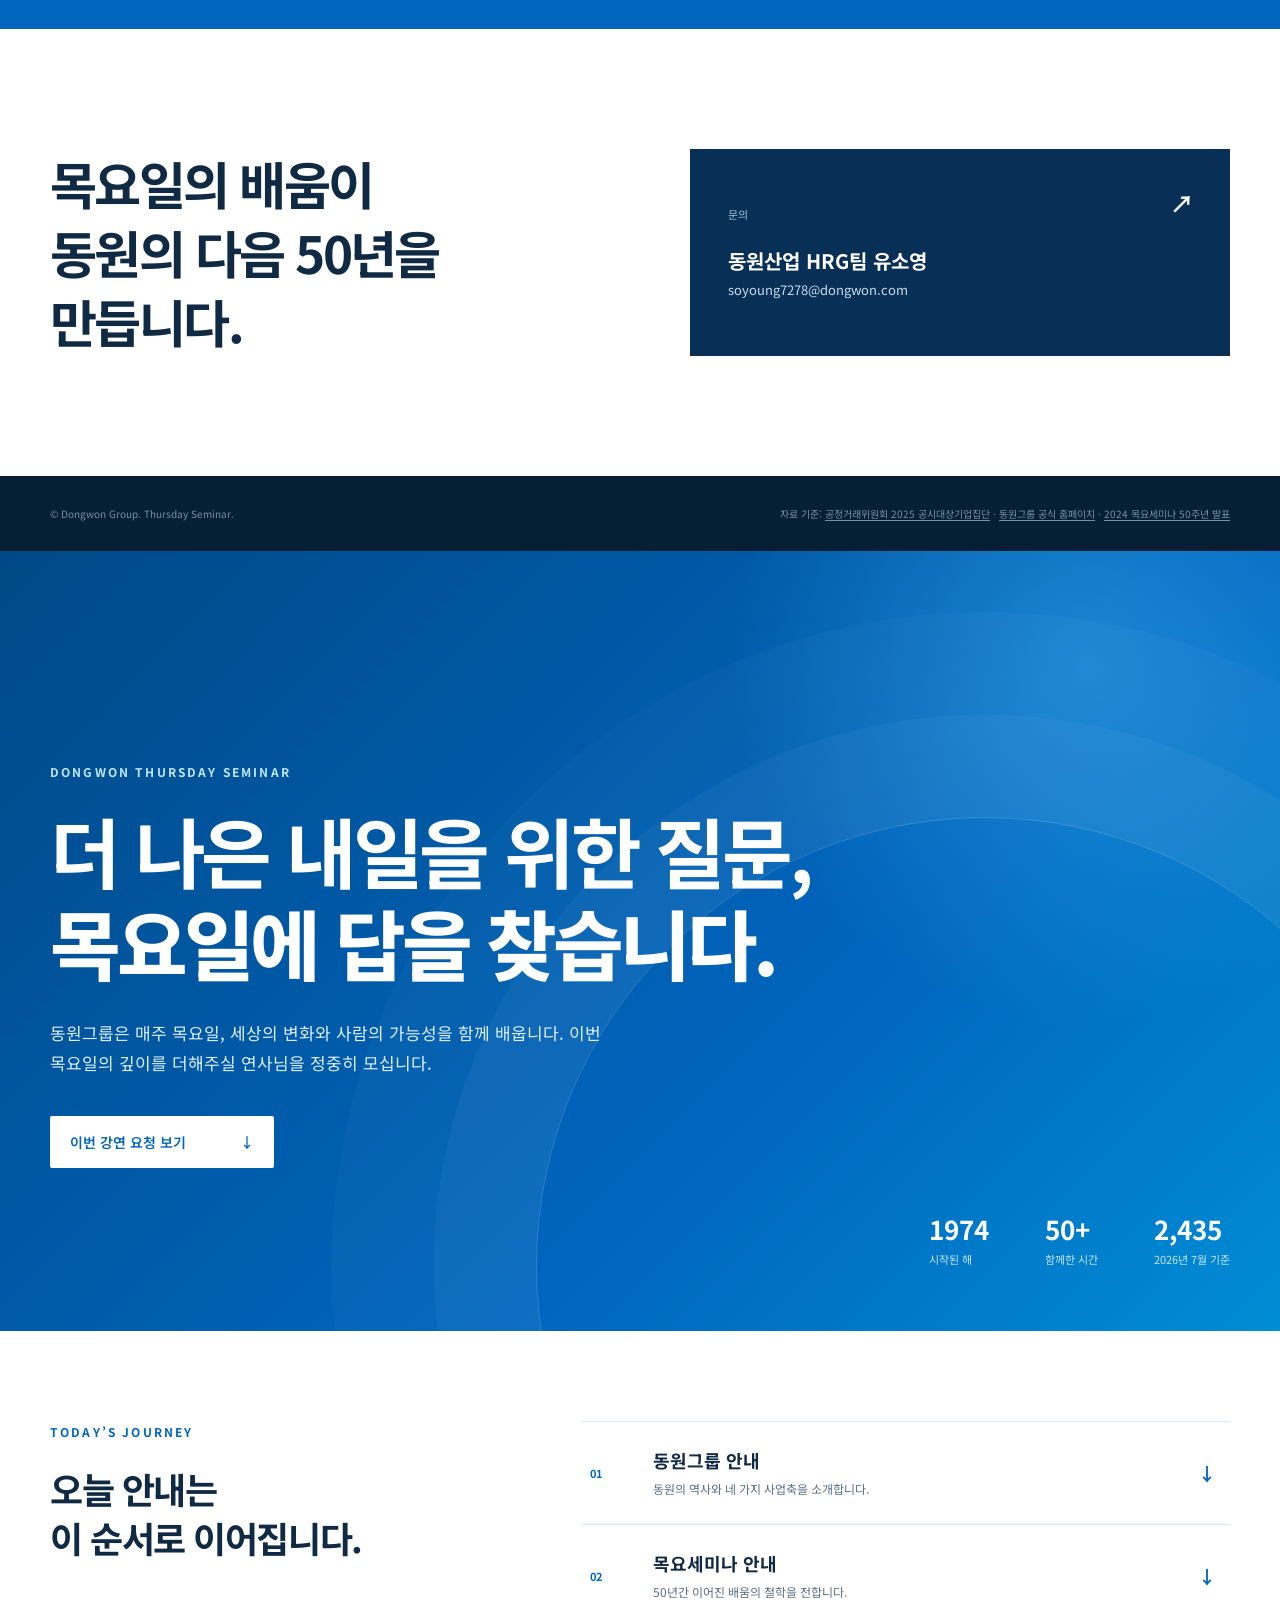
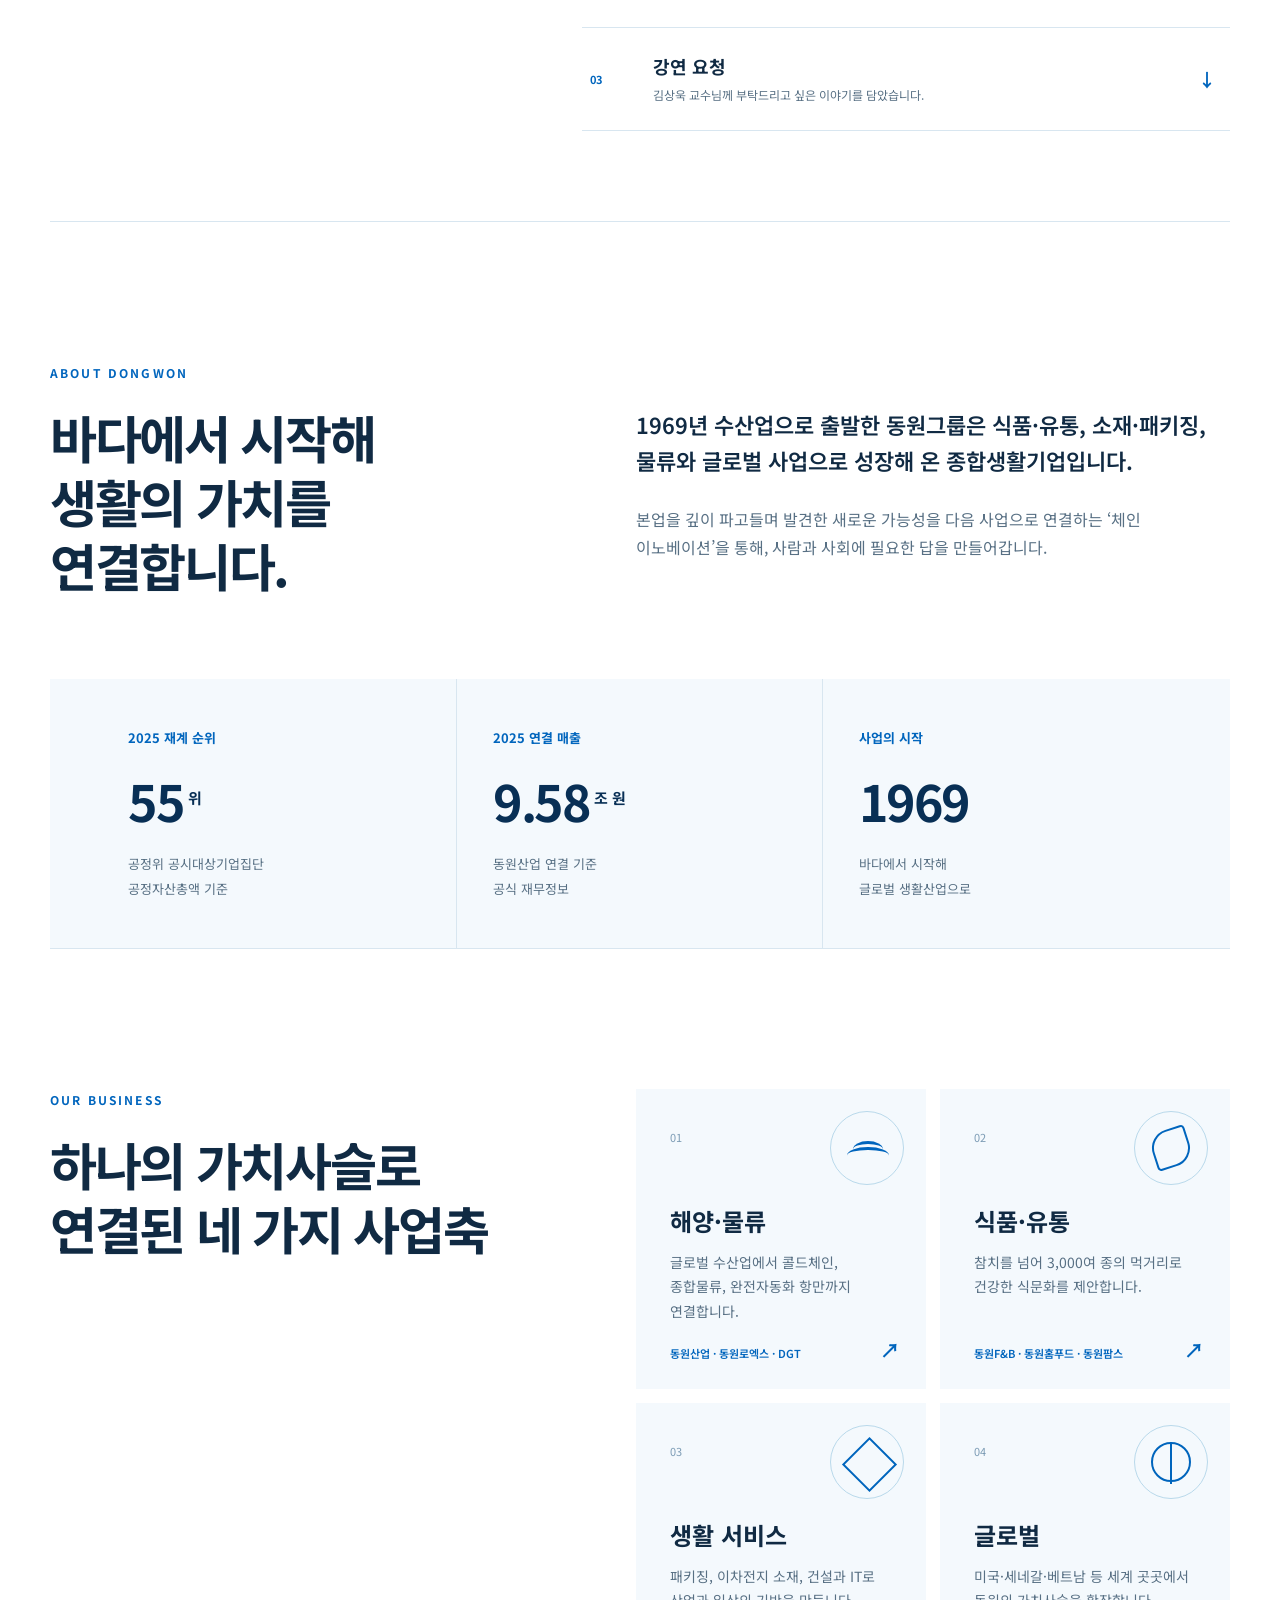
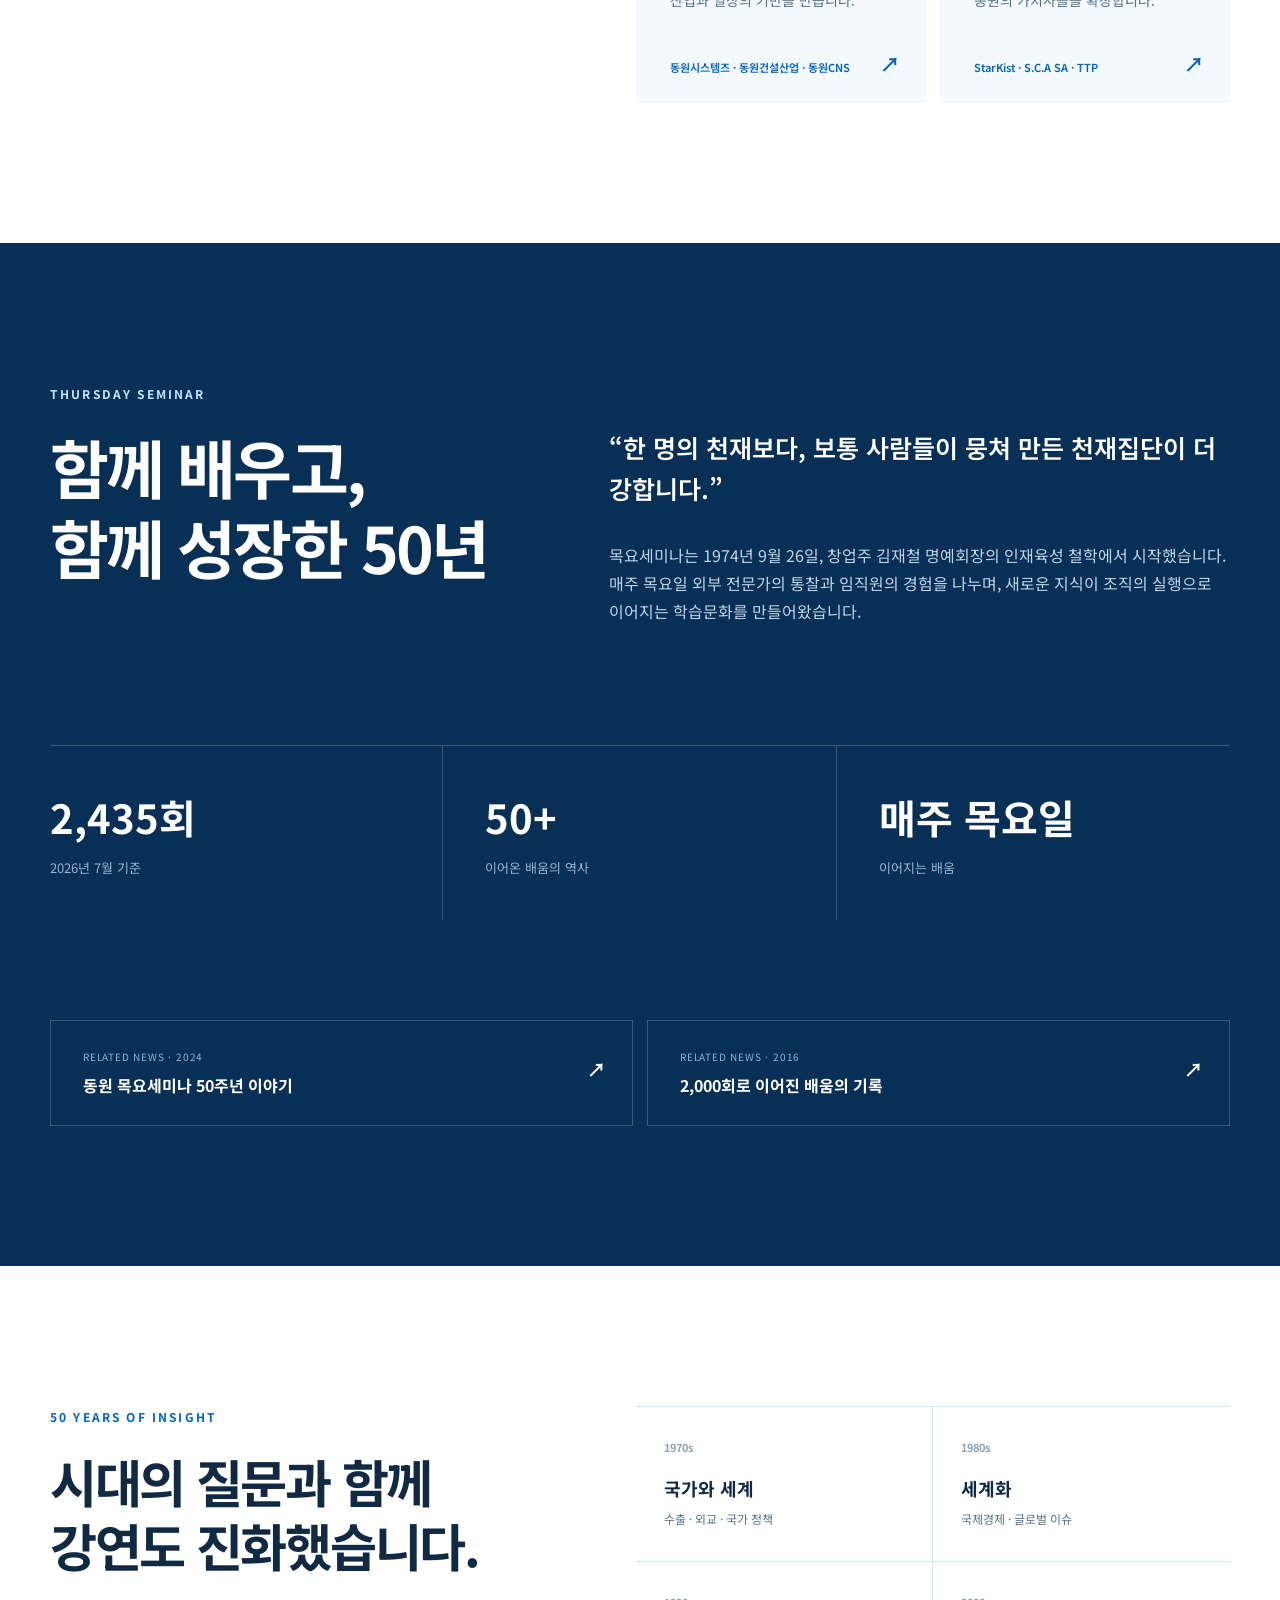
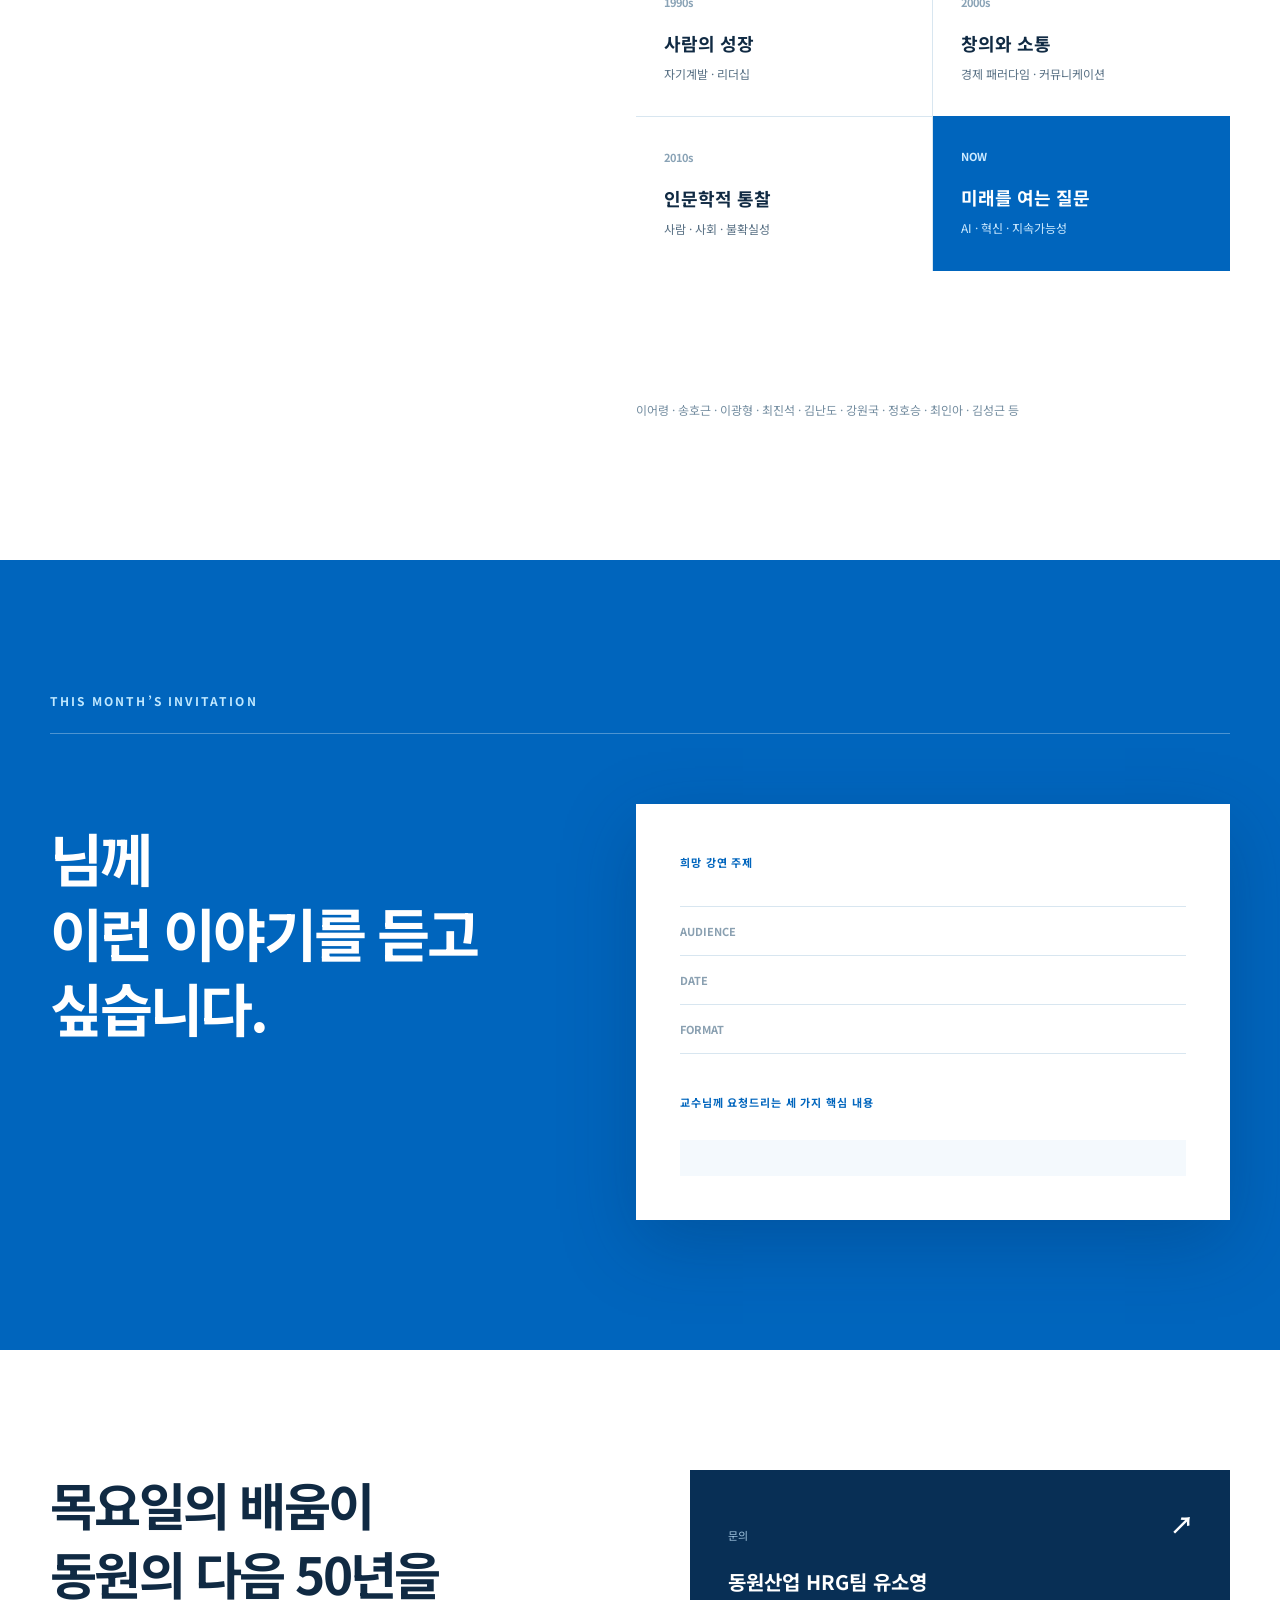
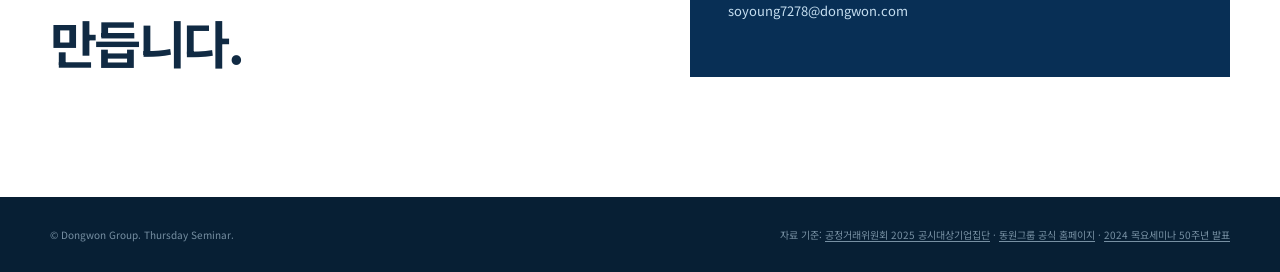
==== commit f7ce7e51: "상단 브랜드를 동원그룹 CI로 변경" ====
--- a/index.html
+++ b/index.html
@@ -1,3 +1,296 @@
+<!doctype html>
+<html lang="ko">
+  <head>
+    <meta charset="UTF-8" />
+    <meta name="viewport" content="width=device-width, initial-scale=1.0" />
+    <meta
+      name="description"
+      content="동원그룹과 50년 전통의 목요세미나를 소개하고 연사님께 강연을 제안드리는 공식 안내 페이지입니다."
+    />
+    <meta name="theme-color" content="#0065bd" />
+    <title>동원그룹 목요세미나 | 연사 초청 안내</title>
+    <link rel="preconnect" href="https://fonts.googleapis.com" />
+    <link rel="preconnect" href="https://fonts.gstatic.com" crossorigin />
+    <link
+      href="https://fonts.googleapis.com/css2?family=Noto+Sans+KR:wght@400;500;600;700;800&display=swap"
+      rel="stylesheet"
+    />
+    <link rel="stylesheet" href="./styles.css" />
+  </head>
+  <body>
+    <header class="site-header">
+      <a class="brand" href="#top" aria-label="동원그룹 목요세미나 처음으로">
+        <span class="brand-ci">
+          <img
+            src="https://www.dongwon.com/asset/image/logo/ci_dongwon_group.svg"
+            alt="동원그룹"
+          />
+        </span>
+        <span class="brand-title">동원그룹 목요세미나</span>
+      </a>
+      <nav aria-label="주요 메뉴">
+        <a href="#dongwon">동원그룹</a>
+        <a href="#seminar">목요세미나</a>
+        <a href="#invitation">강연 요청</a>
+      </nav>
+    </header>
+
+    <main id="top">
+      <section class="hero" aria-labelledby="hero-title">
+        <div class="hero-lines" aria-hidden="true"></div>
+        <div class="hero-inner">
+          <p class="eyebrow light">DONGWON THURSDAY SEMINAR</p>
+          <h1 id="hero-title">
+            더 나은 내일을 위한 질문,<br />
+            <span>목요일에 답을 찾습니다.</span>
+          </h1>
+          <p class="hero-copy">
+            동원그룹은 매주 목요일, 세상의 변화와 사람의 가능성을 함께 배웁니다.
+            이번 목요일의 깊이를 더해주실 연사님을 정중히 모십니다.
+          </p>
+          <a class="button button-white" href="#invitation">
+            이번 강연 요청 보기 <span aria-hidden="true">↓</span>
+          </a>
+        </div>
+        <div class="hero-index" aria-label="목요세미나 주요 수치">
+          <div><strong>1974</strong><span>시작된 해</span></div>
+          <div><strong>50+</strong><span>함께한 시간</span></div>
+          <div><strong>2,435</strong><span>2026년 7월 기준</span></div>
+        </div>
+      </section>
+
+      <section class="journey" aria-labelledby="journey-title">
+        <div class="journey-intro">
+          <p class="eyebrow">TODAY’S JOURNEY</p>
+          <h2 id="journey-title">오늘 안내는<br />이 순서로 이어집니다.</h2>
+        </div>
+        <ol class="journey-list">
+          <li>
+            <a href="#dongwon">
+              <span>01</span>
+              <div><strong>동원그룹 안내</strong><p>동원의 역사와 네 가지 사업축을 소개합니다.</p></div>
+              <b aria-hidden="true">↓</b>
+            </a>
+          </li>
+          <li>
+            <a href="#seminar">
+              <span>02</span>
+              <div><strong>목요세미나 안내</strong><p>50년간 이어진 배움의 철학을 전합니다.</p></div>
+              <b aria-hidden="true">↓</b>
+            </a>
+          </li>
+          <li>
+            <a href="#invitation">
+              <span>03</span>
+              <div><strong>강연 요청</strong><p>김상욱 교수님께 부탁드리고 싶은 이야기를 담았습니다.</p></div>
+              <b aria-hidden="true">↓</b>
+            </a>
+          </li>
+        </ol>
+      </section>
+
+      <section class="section intro" id="dongwon" aria-labelledby="dongwon-title">
+        <div class="section-heading">
+          <p class="eyebrow">ABOUT DONGWON</p>
+          <h2 id="dongwon-title">바다에서 시작해<br />생활의 가치를 연결합니다.</h2>
+        </div>
+        <div class="intro-copy">
+          <p class="lead">
+            1969년 수산업으로 출발한 동원그룹은 식품·유통, 소재·패키징,
+            물류와 글로벌 사업으로 성장해 온 종합생활기업입니다.
+          </p>
+          <p>
+            본업을 깊이 파고들며 발견한 새로운 가능성을 다음 사업으로 연결하는
+            ‘체인 이노베이션’을 통해, 사람과 사회에 필요한 답을 만들어갑니다.
+          </p>
+        </div>
+      </section>
+
+      <section class="facts" aria-label="동원그룹 주요 현황">
+        <article>
+          <p>2025 재계 순위</p>
+          <strong>55<sup>위</sup></strong>
+          <span>공정위 공시대상기업집단<br />공정자산총액 기준</span>
+        </article>
+        <article>
+          <p>2025 연결 매출</p>
+          <strong>9.58<sup>조 원</sup></strong>
+          <span>동원산업 연결 기준<br />공식 재무정보</span>
+        </article>
+        <article>
+          <p>사업의 시작</p>
+          <strong>1969</strong>
+          <span>바다에서 시작해<br />글로벌 생활산업으로</span>
+        </article>
+      </section>
+
+      <section class="section business" aria-labelledby="business-title">
+        <div class="section-heading">
+          <p class="eyebrow">OUR BUSINESS</p>
+          <h2 id="business-title">하나의 가치사슬로<br />연결된 네 가지 사업축</h2>
+        </div>
+        <div class="business-grid">
+          <a href="https://www.dongwon.com/kr/business/dongwon-industries" target="_blank" rel="noreferrer" aria-label="동원그룹 해양·물류 사업 자세히 보기">
+          <article>
+            <span class="business-number">01</span>
+            <div class="business-icon ocean" aria-hidden="true"></div>
+            <h3>해양·물류</h3>
+            <p>글로벌 수산업에서 콜드체인, 종합물류, 완전자동화 항만까지 연결합니다.</p>
+            <span class="companies">동원산업 · 동원로엑스 · DGT</span>
+            <b class="card-link" aria-hidden="true">↗</b>
+          </article>
+          </a>
+          <a href="https://www.dongwon.com/kr/business/dongwon-fnb" target="_blank" rel="noreferrer" aria-label="동원그룹 식품·유통 사업 자세히 보기">
+          <article>
+            <span class="business-number">02</span>
+            <div class="business-icon food" aria-hidden="true"></div>
+            <h3>식품·유통</h3>
+            <p>참치를 넘어 3,000여 종의 먹거리로 건강한 식문화를 제안합니다.</p>
+            <span class="companies">동원F&amp;B · 동원홈푸드 · 동원팜스</span>
+            <b class="card-link" aria-hidden="true">↗</b>
+          </article>
+          </a>
+          <a href="https://www.dongwon.com/kr/business/dongwon-systems" target="_blank" rel="noreferrer" aria-label="동원그룹 생활 서비스 사업 자세히 보기">
+          <article>
+            <span class="business-number">03</span>
+            <div class="business-icon life" aria-hidden="true"></div>
+            <h3>생활 서비스</h3>
+            <p>패키징, 이차전지 소재, 건설과 IT로 산업과 일상의 기반을 만듭니다.</p>
+            <span class="companies">동원시스템즈 · 동원건설산업 · 동원CNS</span>
+            <b class="card-link" aria-hidden="true">↗</b>
+          </article>
+          </a>
+          <a href="https://www.dongwon.com/kr/business/starkist" target="_blank" rel="noreferrer" aria-label="동원그룹 글로벌 사업 자세히 보기">
+          <article>
+            <span class="business-number">04</span>
+            <div class="business-icon global" aria-hidden="true"></div>
+            <h3>글로벌</h3>
+            <p>미국·세네갈·베트남 등 세계 곳곳에서 동원의 가치사슬을 확장합니다.</p>
+            <span class="companies">StarKist · S.C.A SA · TTP</span>
+            <b class="card-link" aria-hidden="true">↗</b>
+          </article>
+          </a>
+        </div>
+      </section>
+
+      <section class="seminar" id="seminar" aria-labelledby="seminar-title">
+        <div class="seminar-inner">
+          <div class="section-heading inverse">
+            <p class="eyebrow light">THURSDAY SEMINAR</p>
+            <h2 id="seminar-title">함께 배우고,<br />함께 성장한 50년</h2>
+          </div>
+          <div class="seminar-story">
+            <p class="quote">
+              “한 명의 천재보다, 보통 사람들이 뭉쳐 만든 천재집단이 더 강합니다.”
+            </p>
+            <p>
+              목요세미나는 1974년 9월 26일, 창업주 김재철 명예회장의 인재육성
+              철학에서 시작했습니다. 매주 목요일 외부 전문가의 통찰과 임직원의
+              경험을 나누며, 새로운 지식이 조직의 실행으로 이어지는 학습문화를
+              만들어왔습니다.
+            </p>
+          </div>
+          <div class="seminar-stats">
+            <div><strong>2,435회</strong><span>2026년 7월 기준</span></div>
+            <div><strong>50+</strong><span>이어온 배움의 역사</span></div>
+            <div><strong>매주 목요일</strong><span>이어지는 배움</span></div>
+          </div>
+          <div class="seminar-news">
+            <a href="https://www.mk.co.kr/news/business/11125738" target="_blank" rel="noreferrer">
+              <span>RELATED NEWS · 2024</span>
+              <strong>동원 목요세미나 50주년 이야기</strong>
+              <b aria-hidden="true">↗</b>
+            </a>
+            <a href="https://www.edaily.co.kr/News/Read?mediaCodeNo=257&newsId=02952006612680080" target="_blank" rel="noreferrer">
+              <span>RELATED NEWS · 2016</span>
+              <strong>2,000회로 이어진 배움의 기록</strong>
+              <b aria-hidden="true">↗</b>
+            </a>
+          </div>
+        </div>
+      </section>
+
+      <section class="section evolution" aria-labelledby="evolution-title">
+        <div class="section-heading">
+          <p class="eyebrow">50 YEARS OF INSIGHT</p>
+          <h2 id="evolution-title">시대의 질문과 함께<br />강연도 진화했습니다.</h2>
+        </div>
+        <div class="timeline">
+          <article><time>1970s</time><h3>국가와 세계</h3><p>수출 · 외교 · 국가 정책</p></article>
+          <article><time>1980s</time><h3>세계화</h3><p>국제경제 · 글로벌 이슈</p></article>
+          <article><time>1990s</time><h3>사람의 성장</h3><p>자기계발 · 리더십</p></article>
+          <article><time>2000s</time><h3>창의와 소통</h3><p>경제 패러다임 · 커뮤니케이션</p></article>
+          <article><time>2010s</time><h3>인문학적 통찰</h3><p>사람 · 사회 · 불확실성</p></article>
+          <article class="active"><time>NOW</time><h3>미래를 여는 질문</h3><p>AI · 혁신 · 지속가능성</p></article>
+        </div>
+        <p class="speakers">
+          이어령 · 송호근 · 이광형 · 최진석 · 김난도 · 강원국 · 정호승 · 최인아 · 김성근 등
+        </p>
+      </section>
+
+      <section class="invitation" id="invitation" aria-labelledby="invite-title">
+        <div class="invite-top">
+          <p class="eyebrow light">THIS MONTH’S INVITATION</p>
+          <p class="invite-month" id="brief-month"></p>
+        </div>
+        <div class="invite-grid">
+          <div class="invite-title">
+            <p id="brief-kicker"></p>
+            <h2 id="invite-title"><span id="brief-speaker"></span>님께<br />이런 이야기를 듣고 싶습니다.</h2>
+          </div>
+          <div class="brief-card">
+            <div class="brief-topic">
+              <span>희망 강연 주제</span>
+              <h3 id="brief-topic"></h3>
+            </div>
+            <p id="brief-background"></p>
+            <dl>
+              <div><dt>Audience</dt><dd id="brief-audience"></dd></div>
+              <div><dt>Date</dt><dd id="brief-date"></dd></div>
+              <div><dt>Format</dt><dd id="brief-format"></dd></div>
+            </dl>
+            <div class="questions">
+              <span>교수님께 요청드리는 세 가지 핵심 내용</span>
+              <ol id="brief-questions"></ol>
+            </div>
+            <p class="brief-note" id="brief-note"></p>
+          </div>
+        </div>
+      </section>
+
+      <section class="closing">
+        <p>목요일의 배움이<br />동원의 다음 50년을 만듭니다.</p>
+        <a
+          class="contact-link"
+          href="mailto:soyoung7278@dongwon.com?subject=%EB%8F%99%EC%9B%90%EA%B7%B8%EB%A3%B9%20%EB%AA%A9%EC%9A%94%EC%84%B8%EB%AF%B8%EB%82%98%20%EB%AC%B8%EC%9D%98"
+        >
+          <span>문의</span>
+          <strong>동원산업 HRG팀 유소영</strong>
+          <em>soyoung7278@dongwon.com</em>
+          <b aria-hidden="true">↗</b>
+        </a>
+      </section>
+    </main>
+
+    <footer>
+      <span>© Dongwon Group. Thursday Seminar.</span>
+      <span class="sources">
+        자료 기준:
+        <a href="https://www.korea.kr/briefing/policyBriefingView.do?newsId=156687291" target="_blank" rel="noreferrer">공정거래위원회 2025 공시대상기업집단</a> ·
+        <a href="https://www.dongwon.com/kr" target="_blank" rel="noreferrer">동원그룹 공식 홈페이지</a> ·
+        <a href="https://www.mk.co.kr/news/business/11125738" target="_blank" rel="noreferrer">2024 목요세미나 50주년 발표</a>
+      </span>
+    </footer>
+
+    <a
+      class="mobile-contact"
+      href="mailto:soyoung7278@dongwon.com?subject=%EB%8F%99%EC%9B%90%EA%B7%B8%EB%A3%B9%20%EB%AA%A9%EC%9A%94%EC%84%B8%EB%AF%B8%EB%82%98%20%EB%AC%B8%EC%9D%98"
+    >유소영 담당자에게 문의하기</a>
+
+    <script src="./content/monthly-brief.js"></script>
+    <script src="./script.js"></script>
+  </body>
+</html>
 <!doctype html>
 <html lang="ko">
   <head>
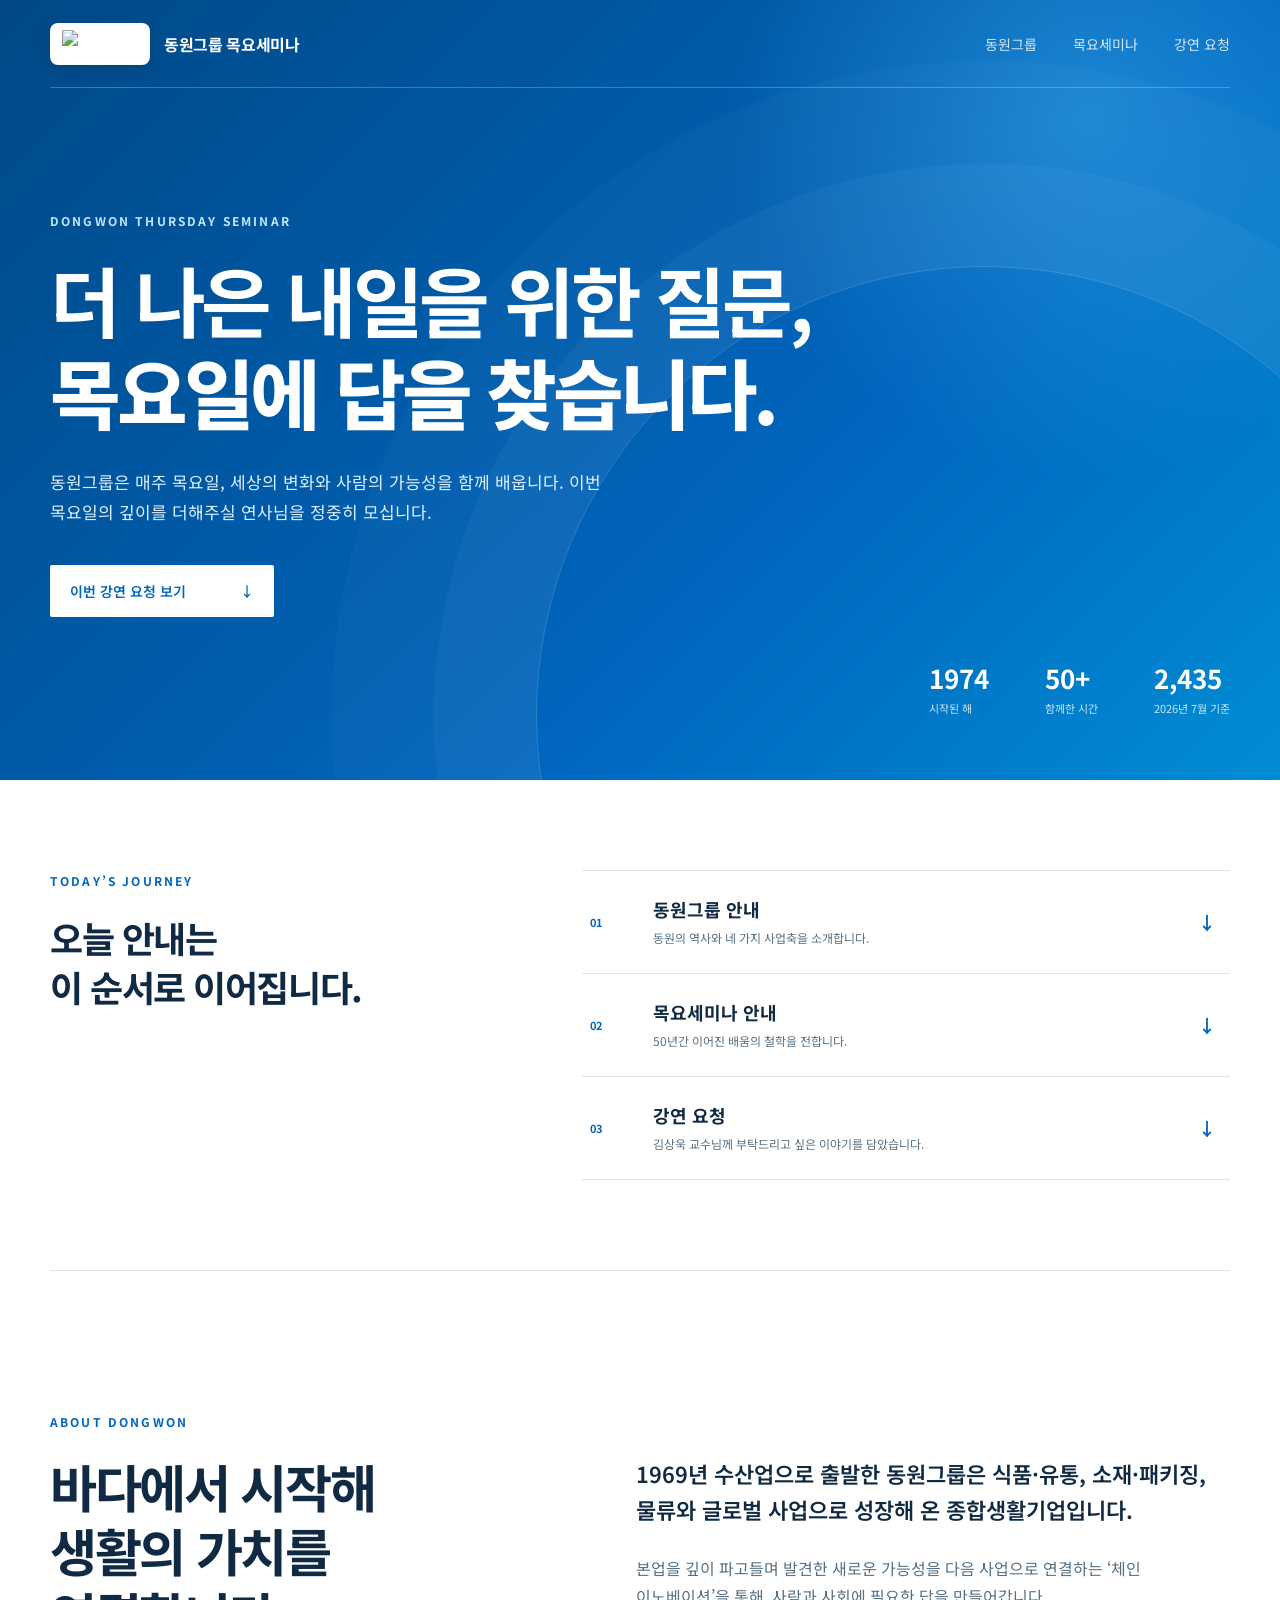
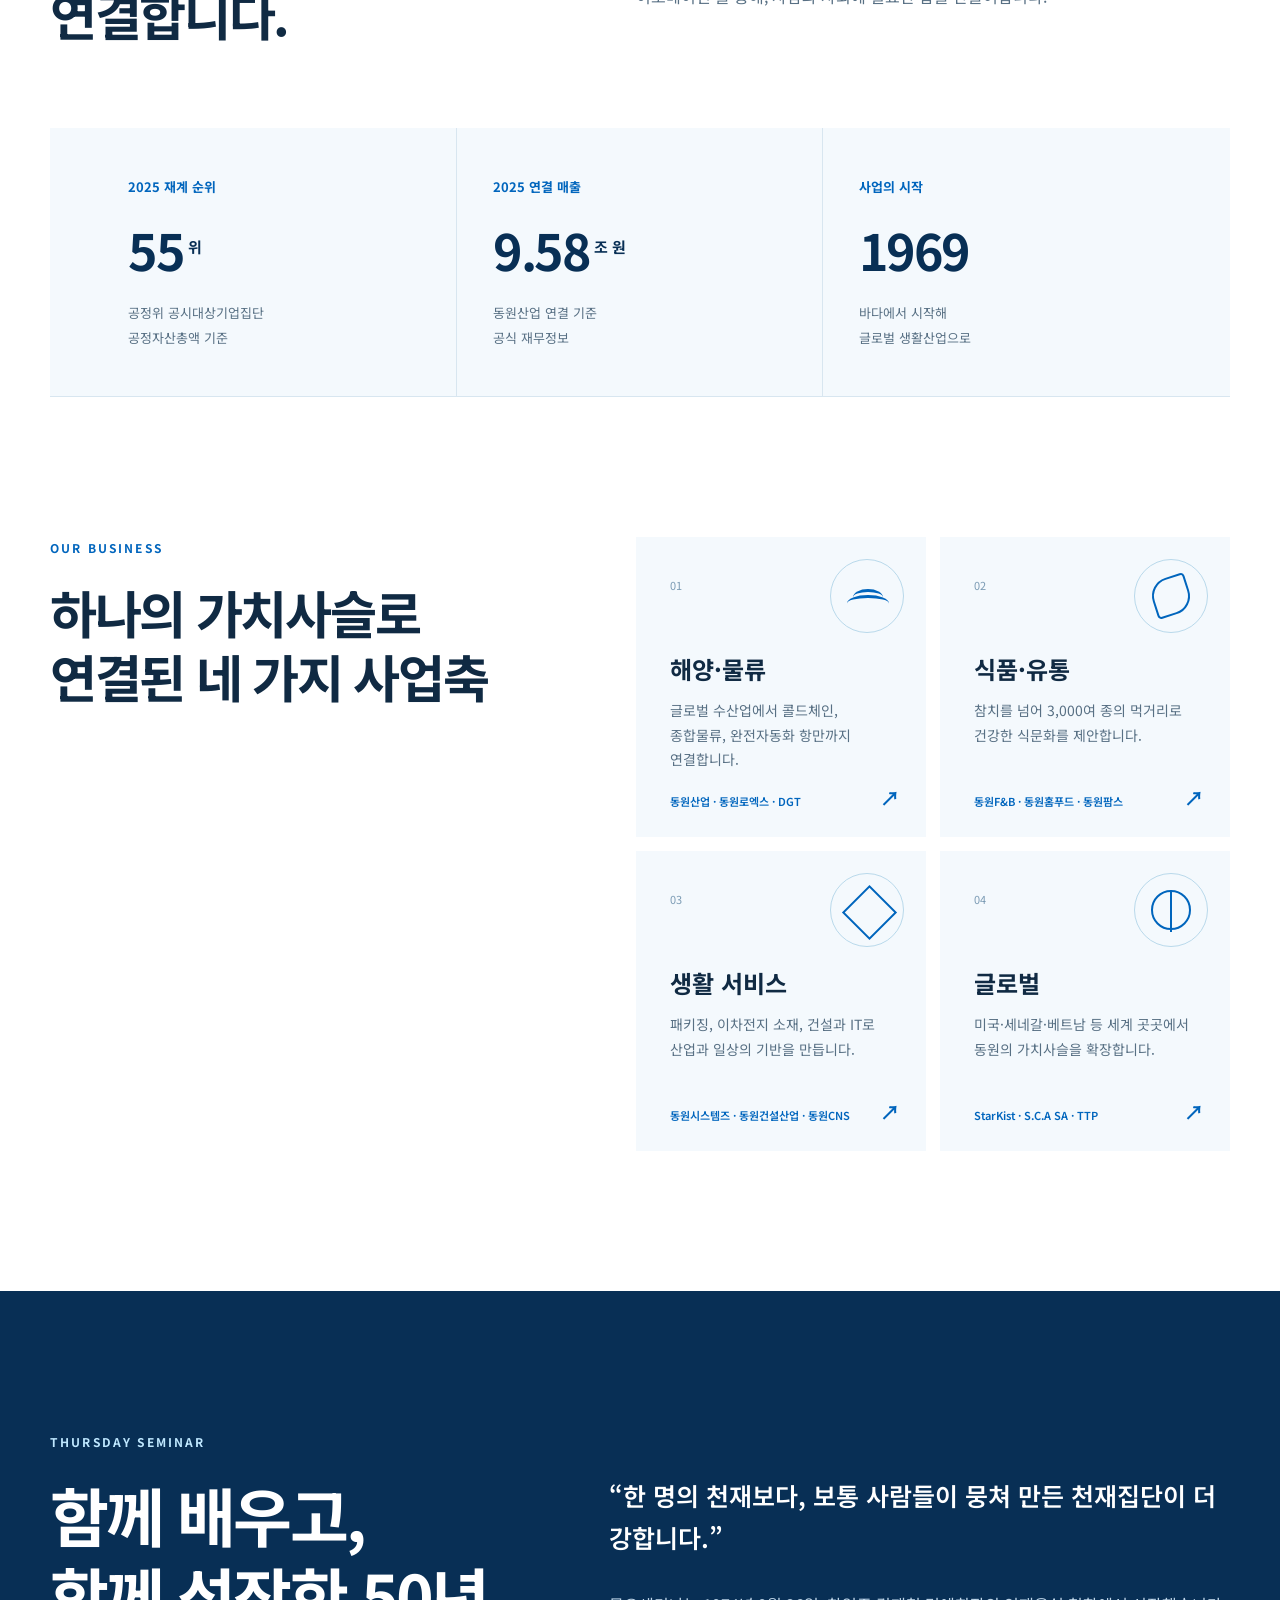
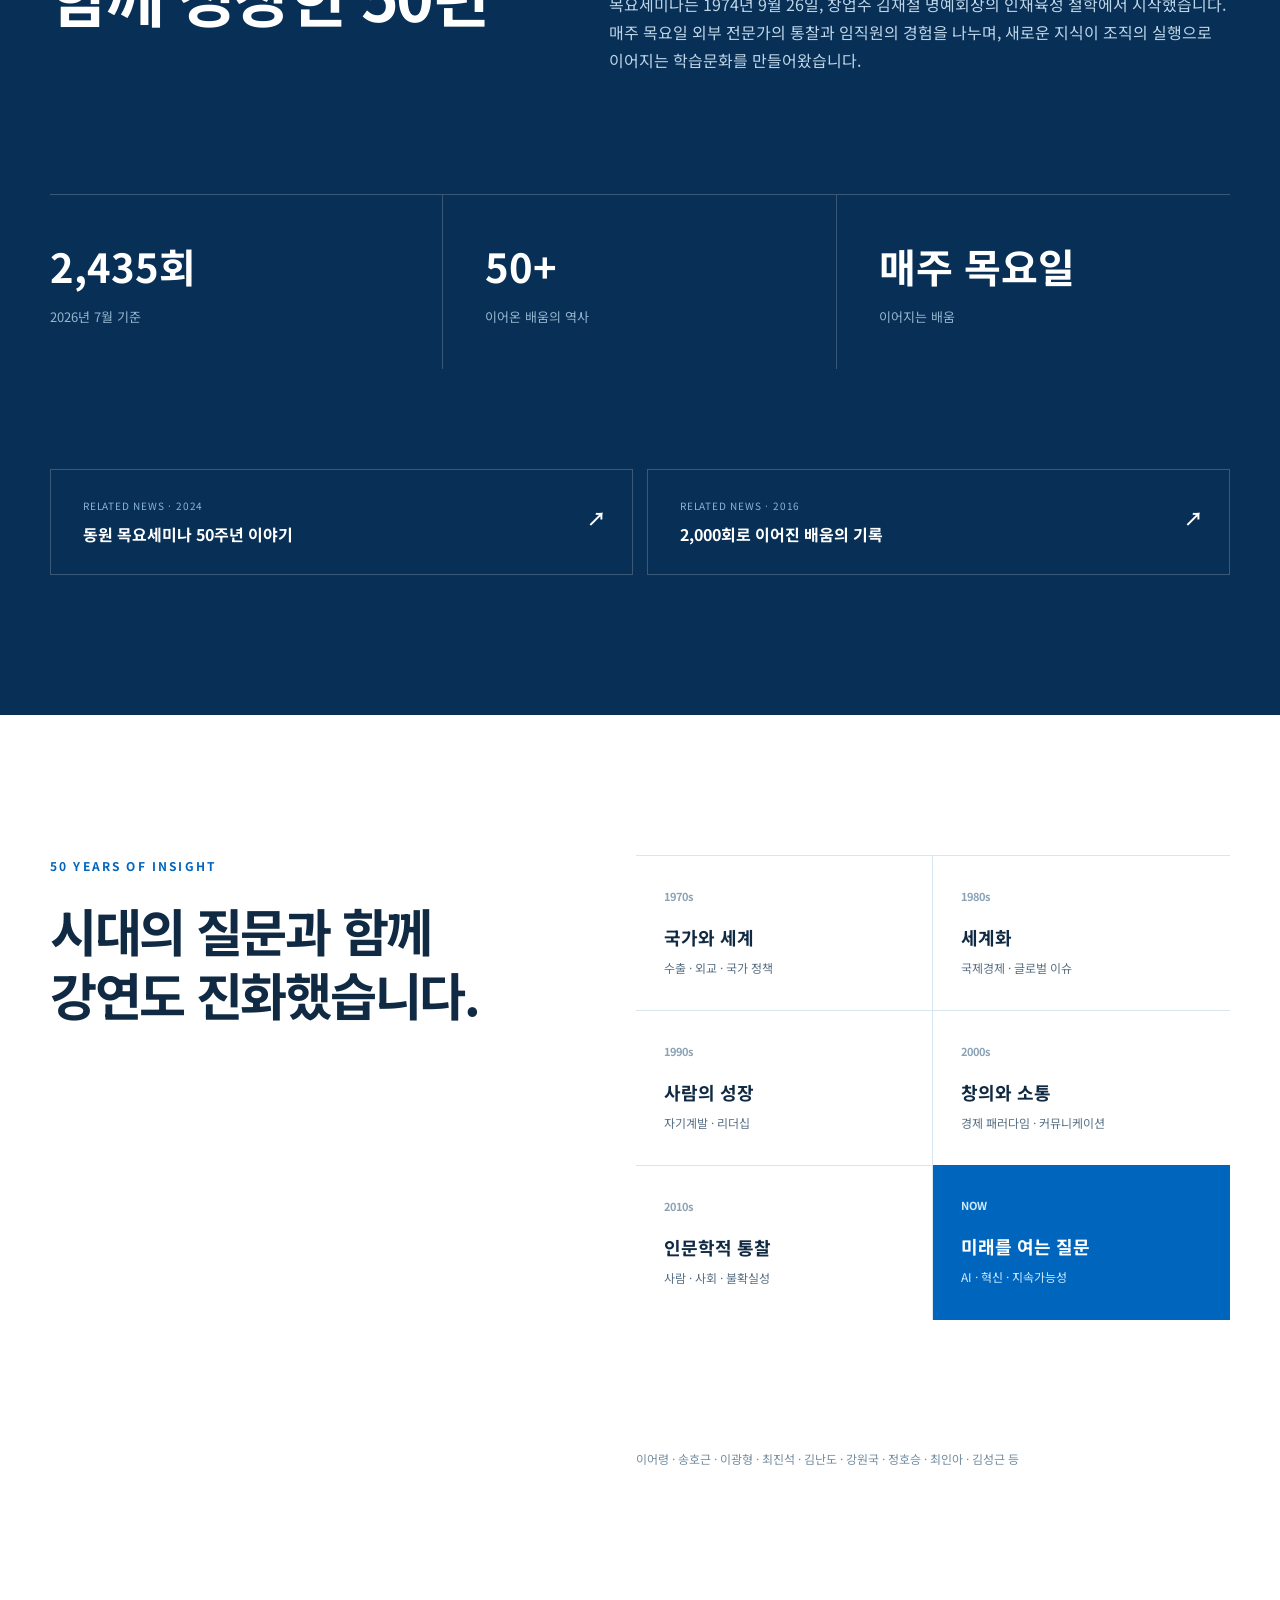
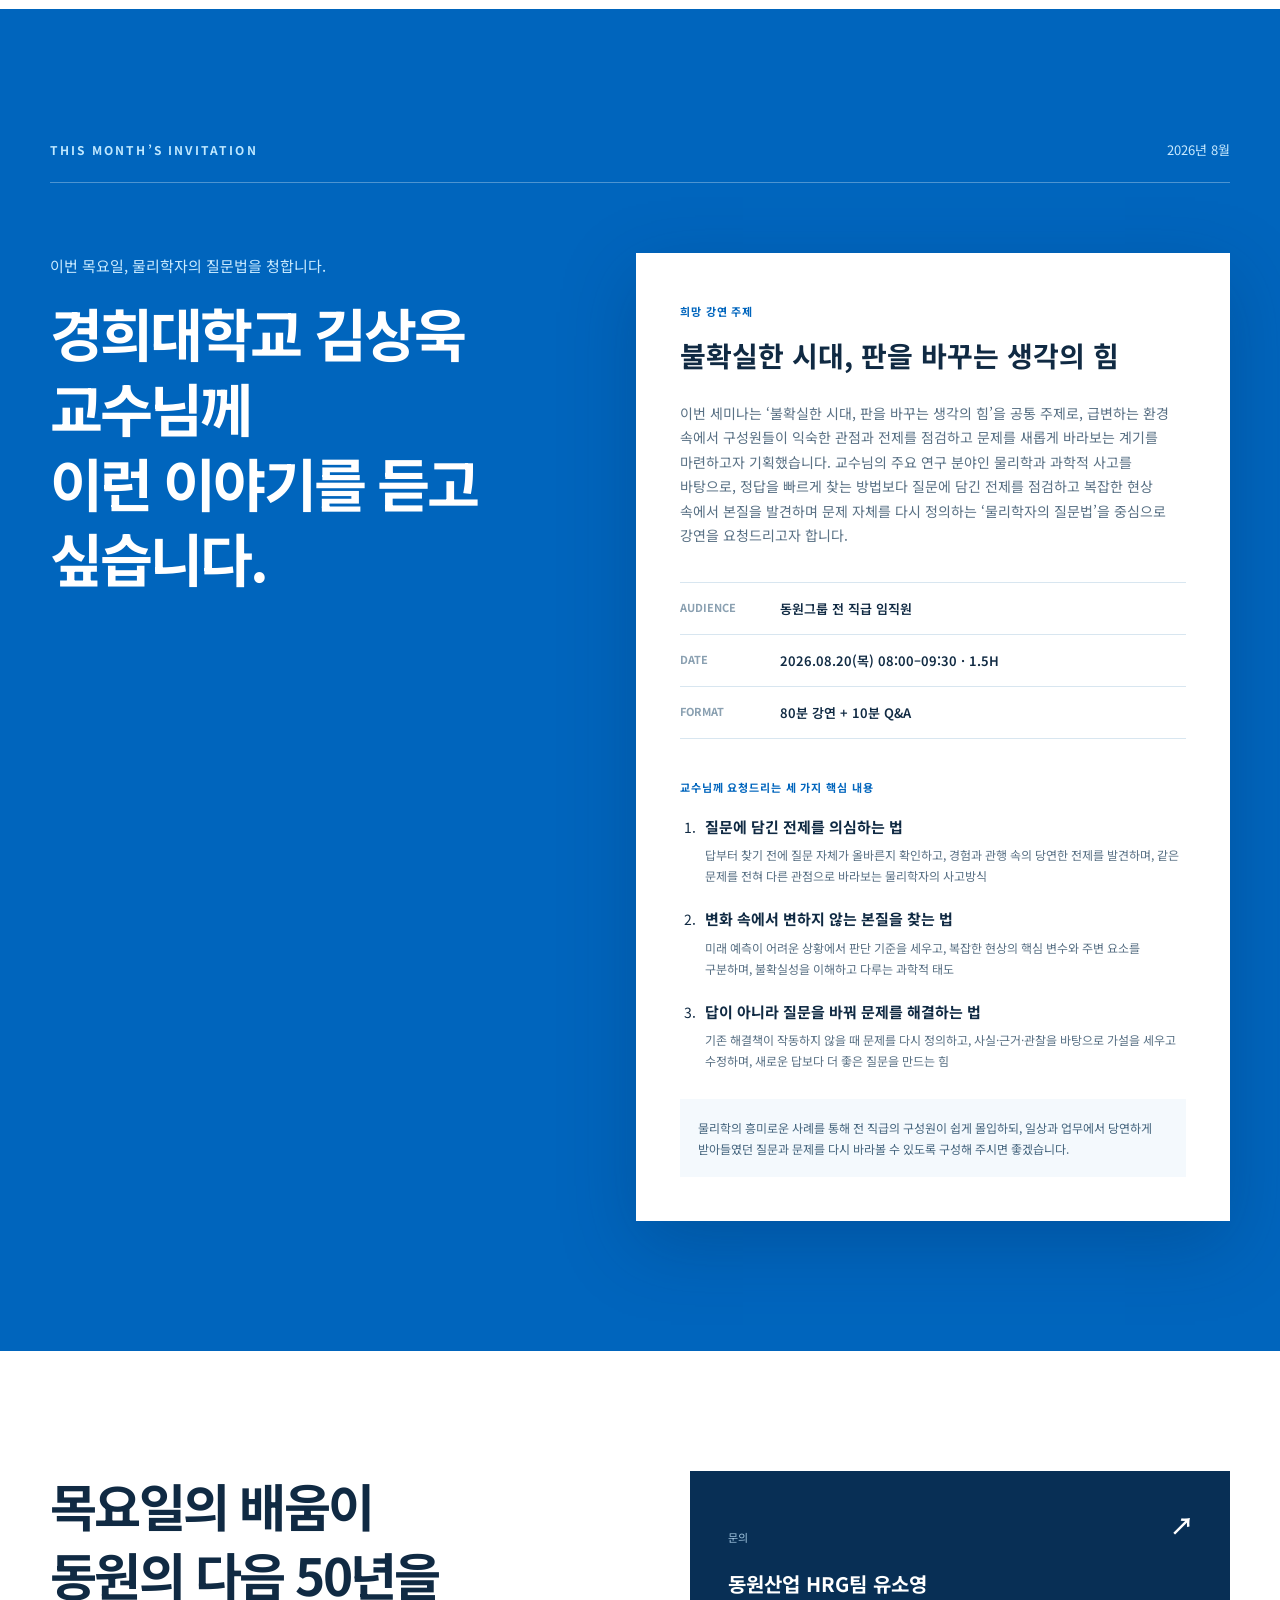
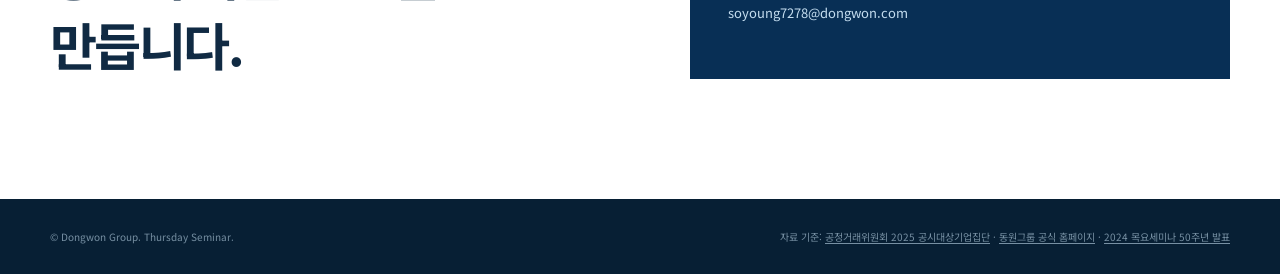
==== commit 7361f02e: "상단 CI 중복 표시 오류 수정" ====
--- a/index.html
+++ b/index.html
@@ -291,291 +291,3 @@
     <script src="./script.js"></script>
   </body>
 </html>
-<!doctype html>
-<html lang="ko">
-  <head>
-    <meta charset="UTF-8" />
-    <meta name="viewport" content="width=device-width, initial-scale=1.0" />
-    <meta
-      name="description"
-      content="동원그룹과 50년 전통의 목요세미나를 소개하고 연사님께 강연을 제안드리는 공식 안내 페이지입니다."
-    />
-    <meta name="theme-color" content="#0065bd" />
-    <title>동원 목요세미나 | 연사 초청 안내</title>
-    <link rel="preconnect" href="https://fonts.googleapis.com" />
-    <link rel="preconnect" href="https://fonts.gstatic.com" crossorigin />
-    <link
-      href="https://fonts.googleapis.com/css2?family=Noto+Sans+KR:wght@400;500;600;700;800&display=swap"
-      rel="stylesheet"
-    />
-    <link rel="stylesheet" href="./styles.css" />
-  </head>
-  <body>
-    <header class="site-header">
-      <a class="brand" href="#top" aria-label="동원 목요세미나 처음으로">
-        <span class="brand-mark" aria-hidden="true">D</span>
-        <span>동원 목요세미나</span>
-      </a>
-      <nav aria-label="주요 메뉴">
-        <a href="#dongwon">동원그룹</a>
-        <a href="#seminar">목요세미나</a>
-        <a href="#invitation">강연 요청</a>
-      </nav>
-    </header>
-
-    <main id="top">
-      <section class="hero" aria-labelledby="hero-title">
-        <div class="hero-lines" aria-hidden="true"></div>
-        <div class="hero-inner">
-          <p class="eyebrow light">DONGWON THURSDAY SEMINAR</p>
-          <h1 id="hero-title">
-            더 나은 내일을 위한 질문,<br />
-            <span>목요일에 답을 찾습니다.</span>
-          </h1>
-          <p class="hero-copy">
-            동원그룹은 매주 목요일, 세상의 변화와 사람의 가능성을 함께 배웁니다.
-            이번 목요일의 깊이를 더해주실 연사님을 정중히 모십니다.
-          </p>
-          <a class="button button-white" href="#invitation">
-            이번 강연 요청 보기 <span aria-hidden="true">↓</span>
-          </a>
-        </div>
-        <div class="hero-index" aria-label="목요세미나 주요 수치">
-          <div><strong>1974</strong><span>시작된 해</span></div>
-          <div><strong>50+</strong><span>함께한 시간</span></div>
-          <div><strong>2,435</strong><span>2026년 7월 기준</span></div>
-        </div>
-      </section>
-
-      <section class="journey" aria-labelledby="journey-title">
-        <div class="journey-intro">
-          <p class="eyebrow">TODAY’S JOURNEY</p>
-          <h2 id="journey-title">오늘 안내는<br />이 순서로 이어집니다.</h2>
-        </div>
-        <ol class="journey-list">
-          <li>
-            <a href="#dongwon">
-              <span>01</span>
-              <div><strong>동원그룹 안내</strong><p>동원의 역사와 네 가지 사업축을 소개합니다.</p></div>
-              <b aria-hidden="true">↓</b>
-            </a>
-          </li>
-          <li>
-            <a href="#seminar">
-              <span>02</span>
-              <div><strong>목요세미나 안내</strong><p>50년간 이어진 배움의 철학을 전합니다.</p></div>
-              <b aria-hidden="true">↓</b>
-            </a>
-          </li>
-          <li>
-            <a href="#invitation">
-              <span>03</span>
-              <div><strong>강연 요청</strong><p>김상욱 교수님께 부탁드리고 싶은 이야기를 담았습니다.</p></div>
-              <b aria-hidden="true">↓</b>
-            </a>
-          </li>
-        </ol>
-      </section>
-
-      <section class="section intro" id="dongwon" aria-labelledby="dongwon-title">
-        <div class="section-heading">
-          <p class="eyebrow">ABOUT DONGWON</p>
-          <h2 id="dongwon-title">바다에서 시작해<br />생활의 가치를 연결합니다.</h2>
-        </div>
-        <div class="intro-copy">
-          <p class="lead">
-            1969년 수산업으로 출발한 동원그룹은 식품·유통, 소재·패키징,
-            물류와 글로벌 사업으로 성장해 온 종합생활기업입니다.
-          </p>
-          <p>
-            본업을 깊이 파고들며 발견한 새로운 가능성을 다음 사업으로 연결하는
-            ‘체인 이노베이션’을 통해, 사람과 사회에 필요한 답을 만들어갑니다.
-          </p>
-        </div>
-      </section>
-
-      <section class="facts" aria-label="동원그룹 주요 현황">
-        <article>
-          <p>2025 재계 순위</p>
-          <strong>55<sup>위</sup></strong>
-          <span>공정위 공시대상기업집단<br />공정자산총액 기준</span>
-        </article>
-        <article>
-          <p>2025 연결 매출</p>
-          <strong>9.58<sup>조 원</sup></strong>
-          <span>동원산업 연결 기준<br />공식 재무정보</span>
-        </article>
-        <article>
-          <p>사업의 시작</p>
-          <strong>1969</strong>
-          <span>바다에서 시작해<br />글로벌 생활산업으로</span>
-        </article>
-      </section>
-
-      <section class="section business" aria-labelledby="business-title">
-        <div class="section-heading">
-          <p class="eyebrow">OUR BUSINESS</p>
-          <h2 id="business-title">하나의 가치사슬로<br />연결된 네 가지 사업축</h2>
-        </div>
-        <div class="business-grid">
-          <a href="https://www.dongwon.com/kr/business/dongwon-industries" target="_blank" rel="noreferrer" aria-label="동원그룹 해양·물류 사업 자세히 보기">
-          <article>
-            <span class="business-number">01</span>
-            <div class="business-icon ocean" aria-hidden="true"></div>
-            <h3>해양·물류</h3>
-            <p>글로벌 수산업에서 콜드체인, 종합물류, 완전자동화 항만까지 연결합니다.</p>
-            <span class="companies">동원산업 · 동원로엑스 · DGT</span>
-            <b class="card-link" aria-hidden="true">↗</b>
-          </article>
-          </a>
-          <a href="https://www.dongwon.com/kr/business/dongwon-fnb" target="_blank" rel="noreferrer" aria-label="동원그룹 식품·유통 사업 자세히 보기">
-          <article>
-            <span class="business-number">02</span>
-            <div class="business-icon food" aria-hidden="true"></div>
-            <h3>식품·유통</h3>
-            <p>참치를 넘어 3,000여 종의 먹거리로 건강한 식문화를 제안합니다.</p>
-            <span class="companies">동원F&amp;B · 동원홈푸드 · 동원팜스</span>
-            <b class="card-link" aria-hidden="true">↗</b>
-          </article>
-          </a>
-          <a href="https://www.dongwon.com/kr/business/dongwon-systems" target="_blank" rel="noreferrer" aria-label="동원그룹 생활 서비스 사업 자세히 보기">
-          <article>
-            <span class="business-number">03</span>
-            <div class="business-icon life" aria-hidden="true"></div>
-            <h3>생활 서비스</h3>
-            <p>패키징, 이차전지 소재, 건설과 IT로 산업과 일상의 기반을 만듭니다.</p>
-            <span class="companies">동원시스템즈 · 동원건설산업 · 동원CNS</span>
-            <b class="card-link" aria-hidden="true">↗</b>
-          </article>
-          </a>
-          <a href="https://www.dongwon.com/kr/business/starkist" target="_blank" rel="noreferrer" aria-label="동원그룹 글로벌 사업 자세히 보기">
-          <article>
-            <span class="business-number">04</span>
-            <div class="business-icon global" aria-hidden="true"></div>
-            <h3>글로벌</h3>
-            <p>미국·세네갈·베트남 등 세계 곳곳에서 동원의 가치사슬을 확장합니다.</p>
-            <span class="companies">StarKist · S.C.A SA · TTP</span>
-            <b class="card-link" aria-hidden="true">↗</b>
-          </article>
-          </a>
-        </div>
-      </section>
-
-      <section class="seminar" id="seminar" aria-labelledby="seminar-title">
-        <div class="seminar-inner">
-          <div class="section-heading inverse">
-            <p class="eyebrow light">THURSDAY SEMINAR</p>
-            <h2 id="seminar-title">함께 배우고,<br />함께 성장한 50년</h2>
-          </div>
-          <div class="seminar-story">
-            <p class="quote">
-              “한 명의 천재보다, 보통 사람들이 뭉쳐 만든 천재집단이 더 강합니다.”
-            </p>
-            <p>
-              목요세미나는 1974년 9월 26일, 창업주 김재철 명예회장의 인재육성
-              철학에서 시작했습니다. 매주 목요일 외부 전문가의 통찰과 임직원의
-              경험을 나누며, 새로운 지식이 조직의 실행으로 이어지는 학습문화를
-              만들어왔습니다.
-            </p>
-          </div>
-          <div class="seminar-stats">
-            <div><strong>2,435회</strong><span>2026년 7월 기준</span></div>
-            <div><strong>50+</strong><span>이어온 배움의 역사</span></div>
-            <div><strong>매주 목요일</strong><span>이어지는 배움</span></div>
-          </div>
-          <div class="seminar-news">
-            <a href="https://www.mk.co.kr/news/business/11125738" target="_blank" rel="noreferrer">
-              <span>RELATED NEWS · 2024</span>
-              <strong>동원 목요세미나 50주년 이야기</strong>
-              <b aria-hidden="true">↗</b>
-            </a>
-            <a href="https://www.edaily.co.kr/News/Read?mediaCodeNo=257&newsId=02952006612680080" target="_blank" rel="noreferrer">
-              <span>RELATED NEWS · 2016</span>
-              <strong>2,000회로 이어진 배움의 기록</strong>
-              <b aria-hidden="true">↗</b>
-            </a>
-          </div>
-        </div>
-      </section>
-
-      <section class="section evolution" aria-labelledby="evolution-title">
-        <div class="section-heading">
-          <p class="eyebrow">50 YEARS OF INSIGHT</p>
-          <h2 id="evolution-title">시대의 질문과 함께<br />강연도 진화했습니다.</h2>
-        </div>
-        <div class="timeline">
-          <article><time>1970s</time><h3>국가와 세계</h3><p>수출 · 외교 · 국가 정책</p></article>
-          <article><time>1980s</time><h3>세계화</h3><p>국제경제 · 글로벌 이슈</p></article>
-          <article><time>1990s</time><h3>사람의 성장</h3><p>자기계발 · 리더십</p></article>
-          <article><time>2000s</time><h3>창의와 소통</h3><p>경제 패러다임 · 커뮤니케이션</p></article>
-          <article><time>2010s</time><h3>인문학적 통찰</h3><p>사람 · 사회 · 불확실성</p></article>
-          <article class="active"><time>NOW</time><h3>미래를 여는 질문</h3><p>AI · 혁신 · 지속가능성</p></article>
-        </div>
-        <p class="speakers">
-          이어령 · 송호근 · 이광형 · 최진석 · 김난도 · 강원국 · 정호승 · 최인아 · 김성근 등
-        </p>
-      </section>
-
-      <section class="invitation" id="invitation" aria-labelledby="invite-title">
-        <div class="invite-top">
-          <p class="eyebrow light">THIS MONTH’S INVITATION</p>
-          <p class="invite-month" id="brief-month"></p>
-        </div>
-        <div class="invite-grid">
-          <div class="invite-title">
-            <p id="brief-kicker"></p>
-            <h2 id="invite-title"><span id="brief-speaker"></span>님께<br />이런 이야기를 듣고 싶습니다.</h2>
-          </div>
-          <div class="brief-card">
-            <div class="brief-topic">
-              <span>희망 강연 주제</span>
-              <h3 id="brief-topic"></h3>
-            </div>
-            <p id="brief-background"></p>
-            <dl>
-              <div><dt>Audience</dt><dd id="brief-audience"></dd></div>
-              <div><dt>Date</dt><dd id="brief-date"></dd></div>
-              <div><dt>Format</dt><dd id="brief-format"></dd></div>
-            </dl>
-            <div class="questions">
-              <span>교수님께 요청드리는 세 가지 핵심 내용</span>
-              <ol id="brief-questions"></ol>
-            </div>
-            <p class="brief-note" id="brief-note"></p>
-          </div>
-        </div>
-      </section>
-
-      <section class="closing">
-        <p>목요일의 배움이<br />동원의 다음 50년을 만듭니다.</p>
-        <a
-          class="contact-link"
-          href="mailto:soyoung7278@dongwon.com?subject=%EB%8F%99%EC%9B%90%EA%B7%B8%EB%A3%B9%20%EB%AA%A9%EC%9A%94%EC%84%B8%EB%AF%B8%EB%82%98%20%EB%AC%B8%EC%9D%98"
-        >
-          <span>문의</span>
-          <strong>동원산업 HRG팀 유소영</strong>
-          <em>soyoung7278@dongwon.com</em>
-          <b aria-hidden="true">↗</b>
-        </a>
-      </section>
-    </main>
-
-    <footer>
-      <span>© Dongwon Group. Thursday Seminar.</span>
-      <span class="sources">
-        자료 기준:
-        <a href="https://www.korea.kr/briefing/policyBriefingView.do?newsId=156687291" target="_blank" rel="noreferrer">공정거래위원회 2025 공시대상기업집단</a> ·
-        <a href="https://www.dongwon.com/kr" target="_blank" rel="noreferrer">동원그룹 공식 홈페이지</a> ·
-        <a href="https://www.mk.co.kr/news/business/11125738" target="_blank" rel="noreferrer">2024 목요세미나 50주년 발표</a>
-      </span>
-    </footer>
-
-    <a
-      class="mobile-contact"
-      href="mailto:soyoung7278@dongwon.com?subject=%EB%8F%99%EC%9B%90%EA%B7%B8%EB%A3%B9%20%EB%AA%A9%EC%9A%94%EC%84%B8%EB%AF%B8%EB%82%98%20%EB%AC%B8%EC%9D%98"
-    >유소영 담당자에게 문의하기</a>
-
-    <script src="./content/monthly-brief.js"></script>
-    <script src="./script.js"></script>
-  </body>
-</html>
--- a/styles.css
+++ b/styles.css
@@ -36,17 +36,29 @@
   transform: translateX(-50%);
   border-bottom: 1px solid rgba(255,255,255,.24);
 }
-.brand { display: flex; align-items: center; gap: 12px; font-weight: 700; }
-.brand-mark {
-  display: grid;
-  place-items: center;
-  width: 34px;
-  height: 34px;
-  border-radius: 50% 50% 50% 10%;
-  color: var(--blue);
+.brand {
+  display: flex;
+  align-items: center;
+  gap: 14px;
+  font-weight: 700;
+}
+.brand-ci {
+  display: flex;
+  align-items: center;
+  height: 42px;
+  padding: 7px 12px;
+  border-radius: 8px;
   background: var(--white);
-  font-family: Georgia, serif;
-  font-size: 21px;
+  box-shadow: 0 4px 18px rgba(0, 35, 70, .14);
+}
+.brand-ci img {
+  display: block;
+  width: auto;
+  height: 28px;
+}
+.brand-title {
+  font-size: 16px;
+  letter-spacing: -.02em;
 }
 nav { display: flex; gap: 36px; font-size: 14px; }
 nav a { opacity: .82; transition: opacity .2s; }
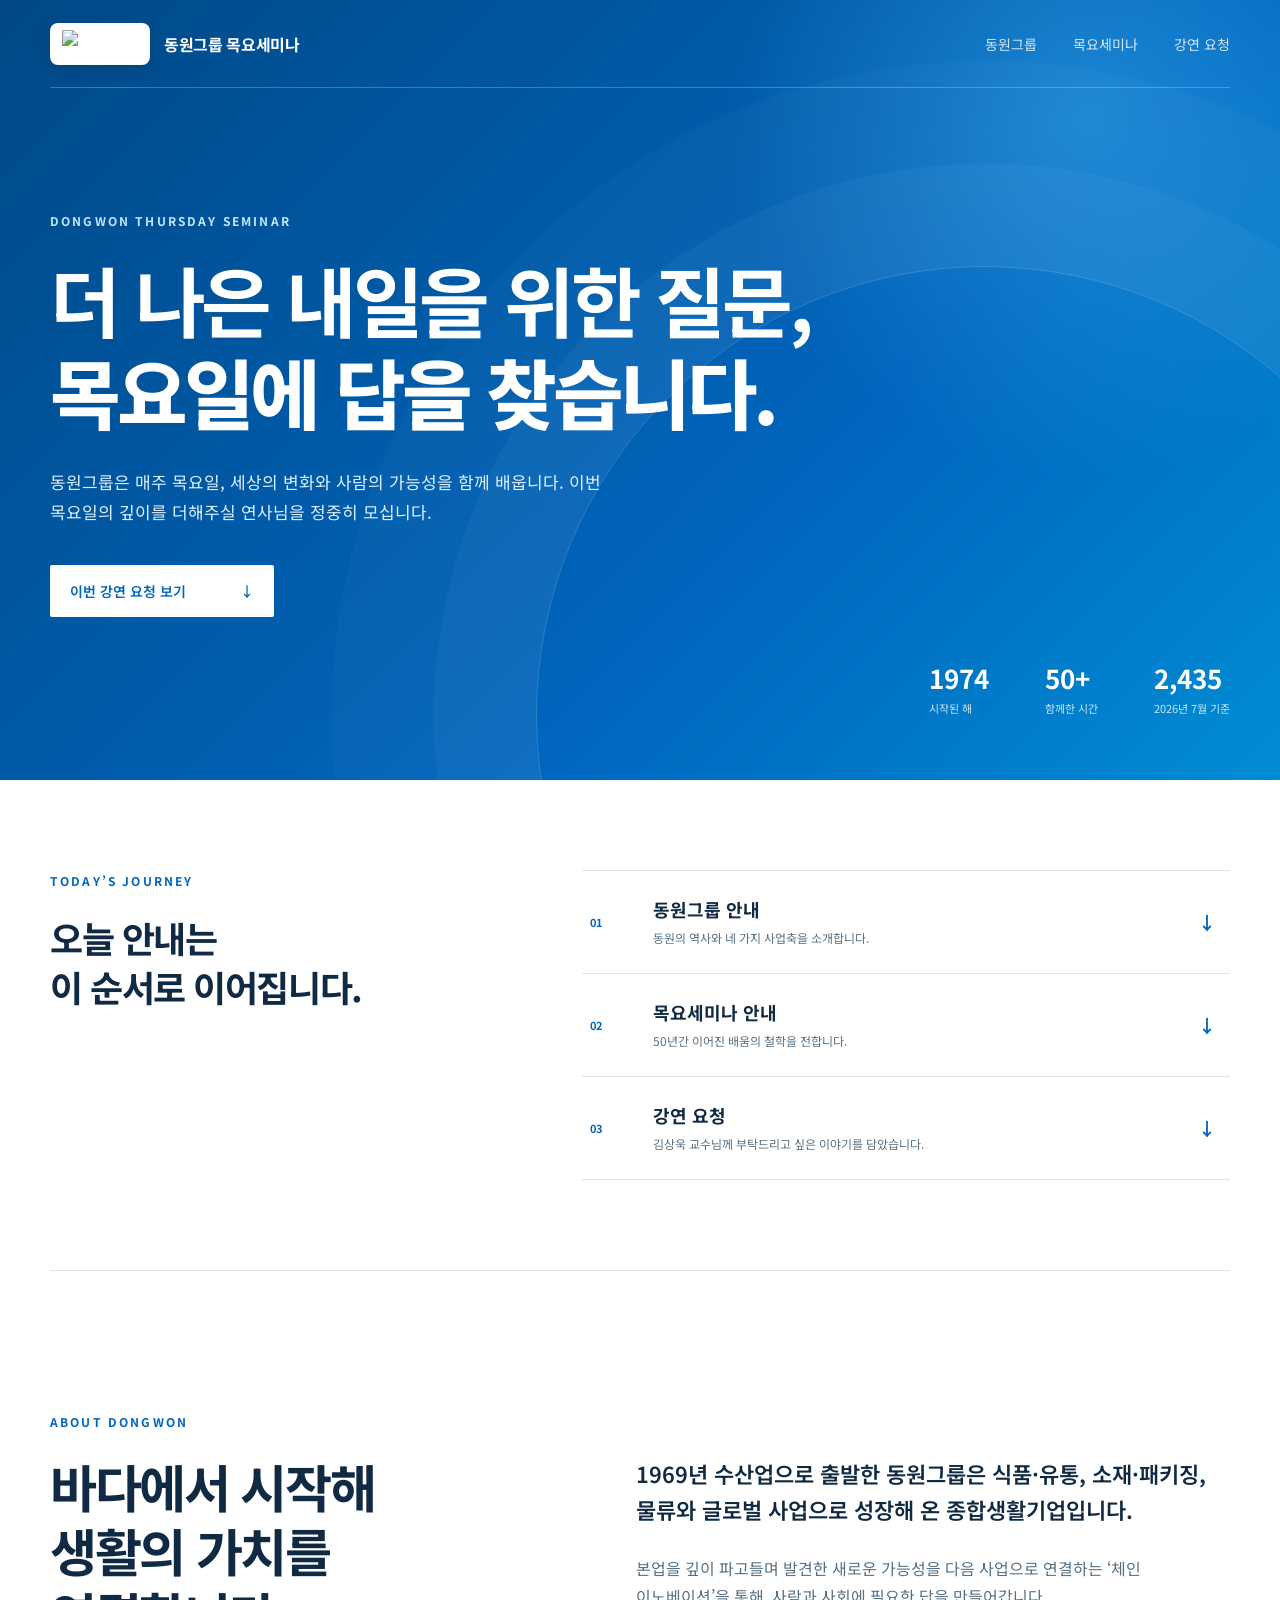
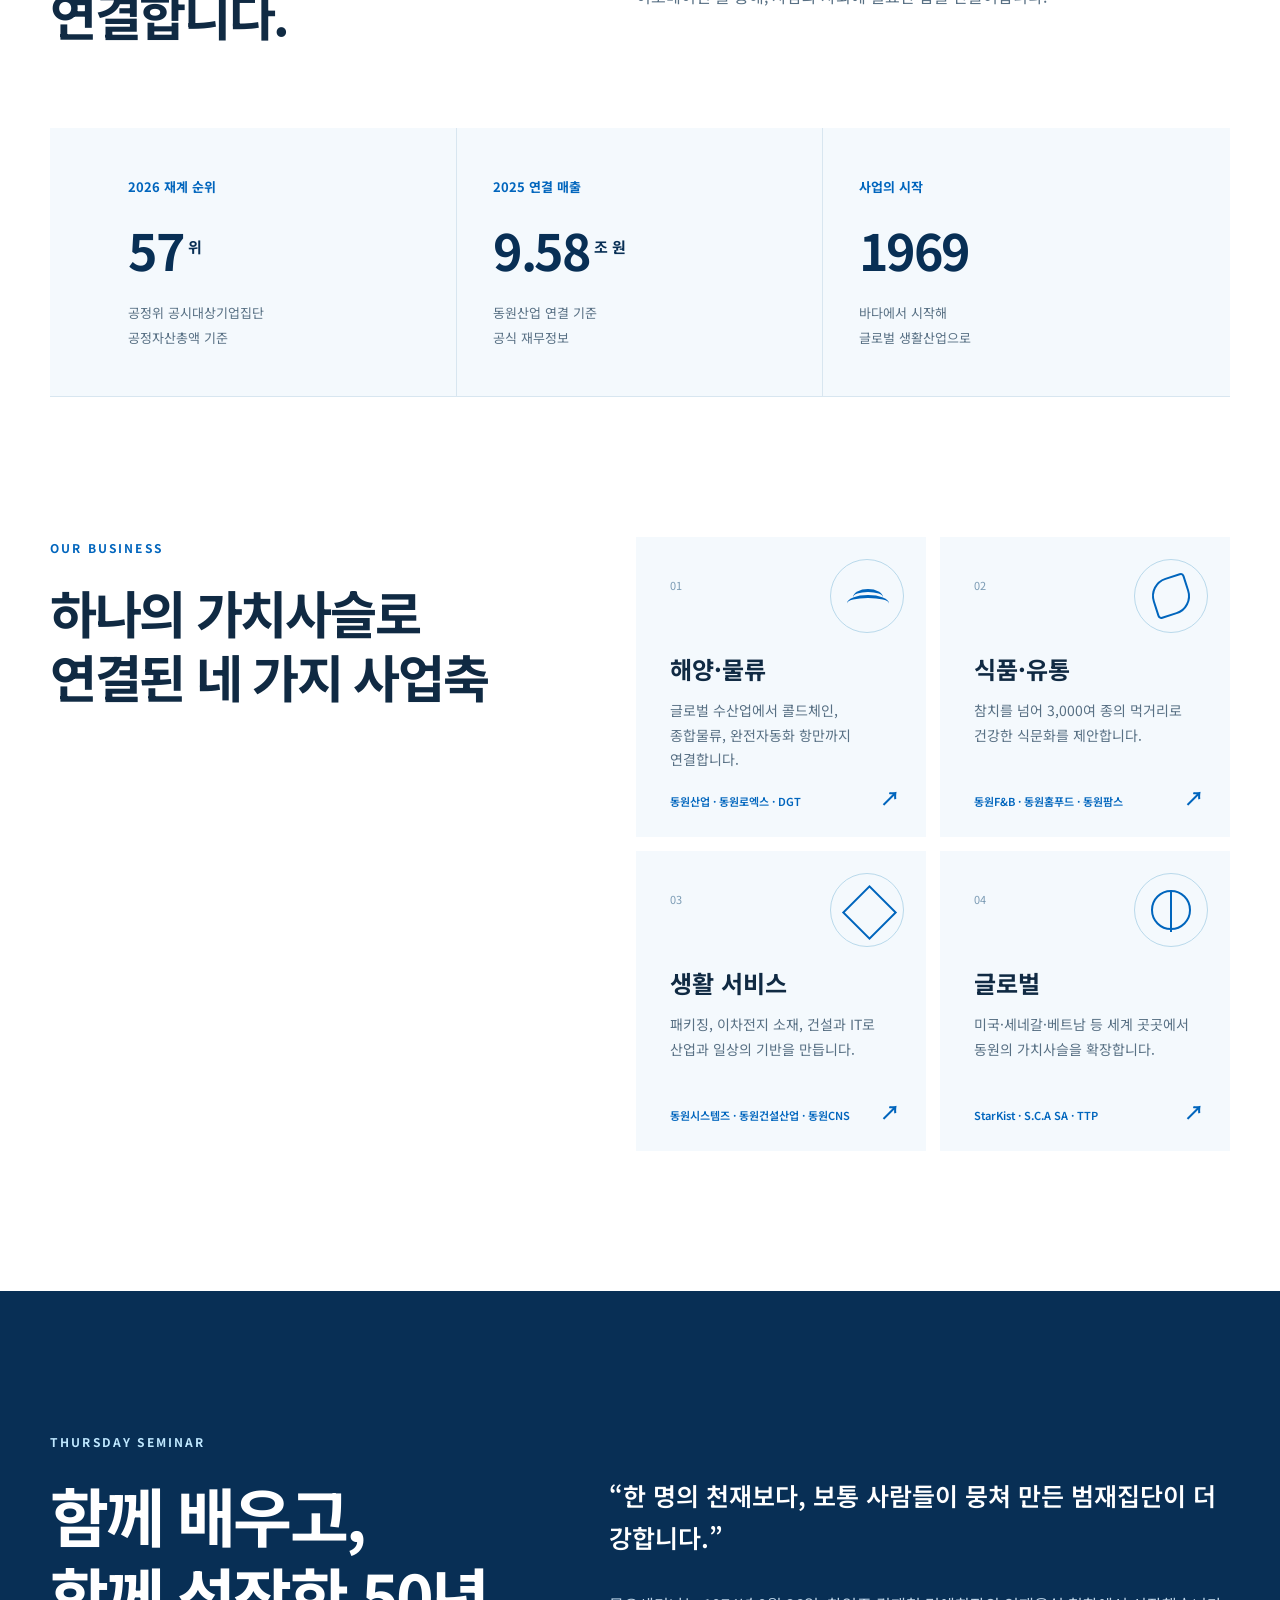
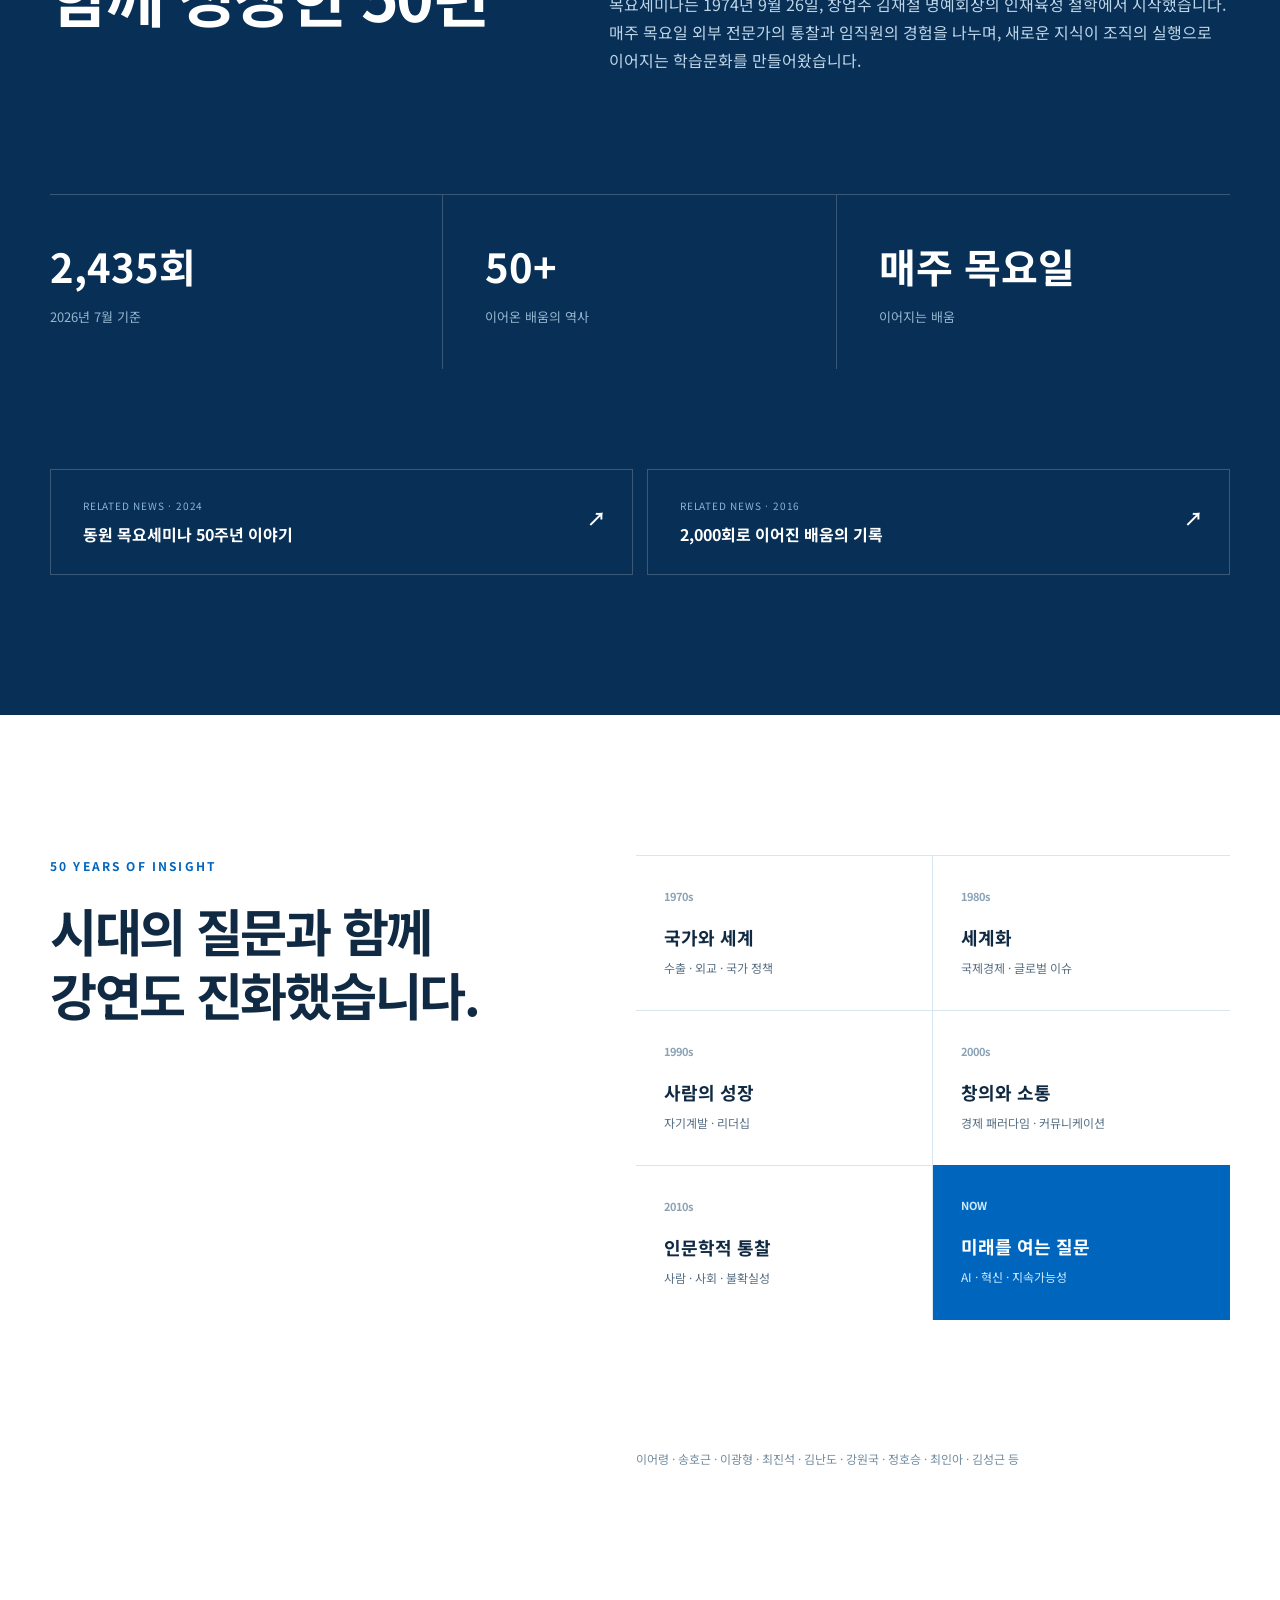
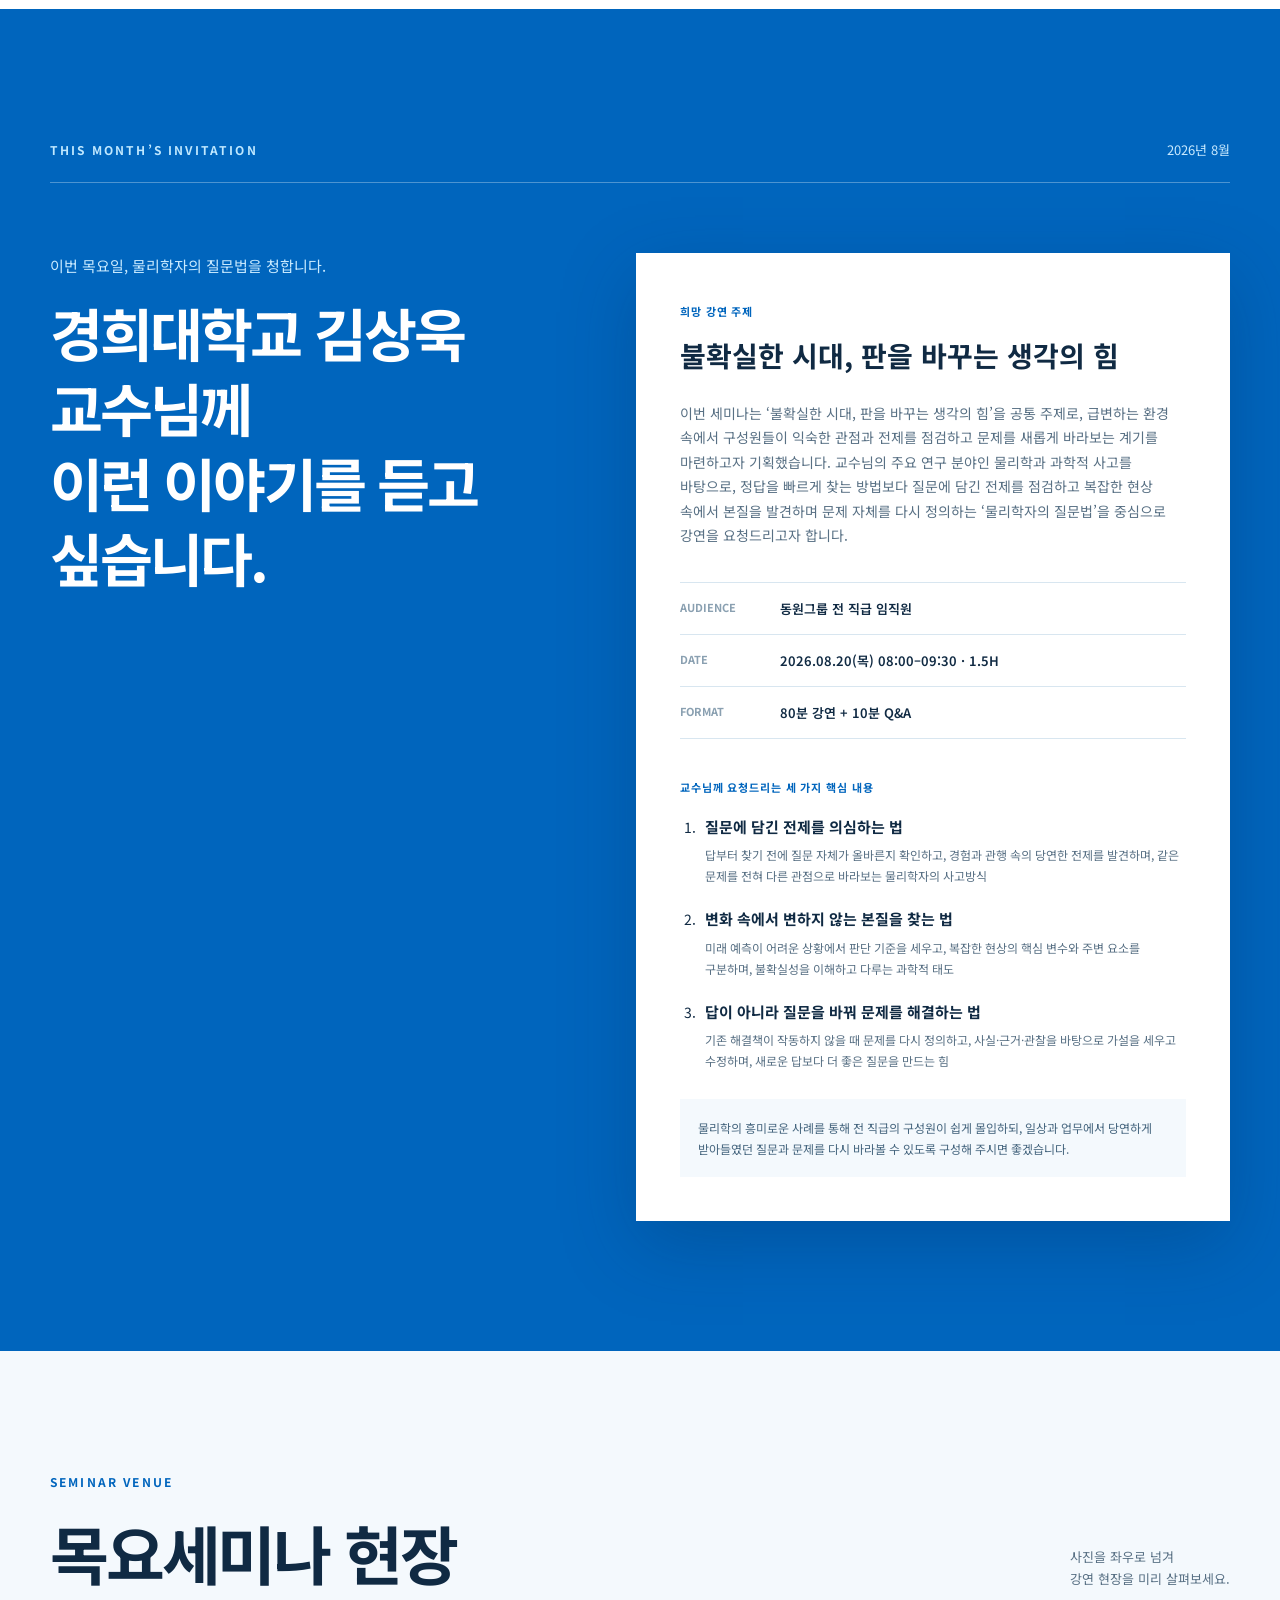
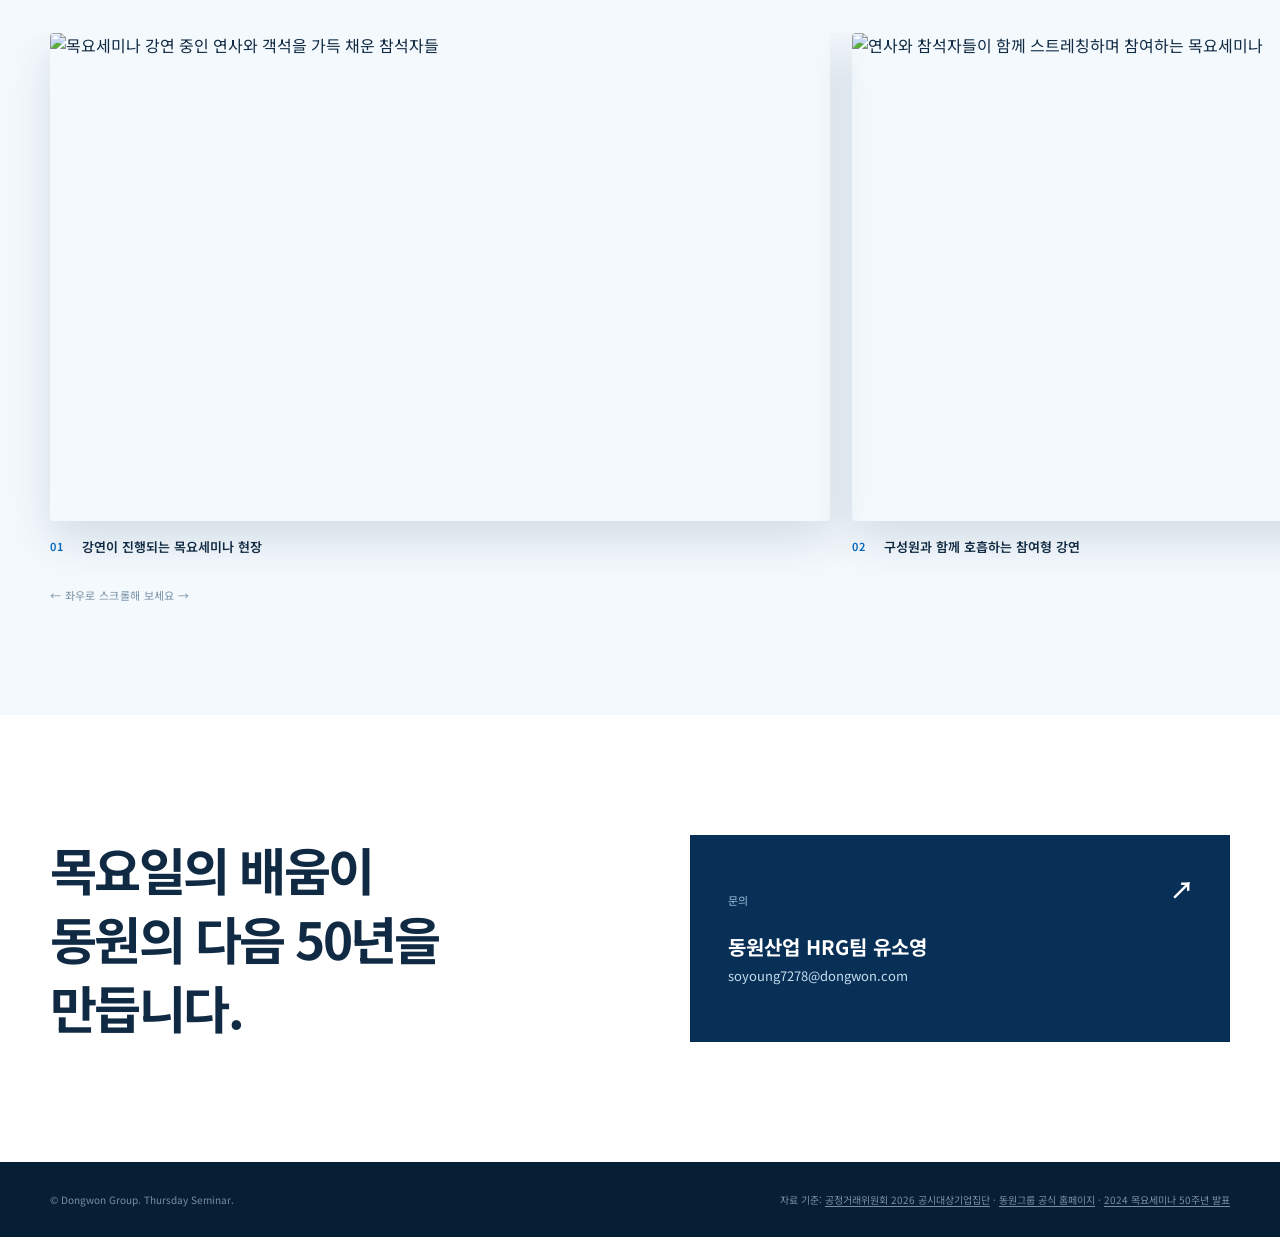
==== commit 671120fe: "현장 사진 갤러리와 2026 재계순위 반영" ====
--- a/index.html
+++ b/index.html
@@ -15,7 +15,7 @@
       href="https://fonts.googleapis.com/css2?family=Noto+Sans+KR:wght@400;500;600;700;800&display=swap"
       rel="stylesheet"
     />
-    <link rel="stylesheet" href="./styles.css" />
+    <link rel="stylesheet" href="./styles.css?v=20260729-gallery" />
   </head>
   <body>
     <header class="site-header">
@@ -108,8 +108,8 @@
 
       <section class="facts" aria-label="동원그룹 주요 현황">
         <article>
-          <p>2025 재계 순위</p>
-          <strong>55<sup>위</sup></strong>
+          <p>2026 재계 순위</p>
+          <strong>57<sup>위</sup></strong>
           <span>공정위 공시대상기업집단<br />공정자산총액 기준</span>
         </article>
         <article>
@@ -181,7 +181,7 @@
           </div>
           <div class="seminar-story">
             <p class="quote">
-              “한 명의 천재보다, 보통 사람들이 뭉쳐 만든 천재집단이 더 강합니다.”
+              “한 명의 천재보다, 보통 사람들이 뭉쳐 만든 범재집단이 더 강합니다.”
             </p>
             <p>
               목요세미나는 1974년 9월 26일, 창업주 김재철 명예회장의 인재육성
@@ -258,6 +258,51 @@
         </div>
       </section>
 
+      <section class="venue-gallery" aria-labelledby="venue-title">
+        <div class="venue-heading">
+          <div>
+            <p class="eyebrow">SEMINAR VENUE</p>
+            <h2 id="venue-title">목요세미나 현장</h2>
+          </div>
+          <p class="venue-guide">
+            사진을 좌우로 넘겨<br />
+            강연 현장을 미리 살펴보세요.
+          </p>
+        </div>
+        <div
+          class="venue-scroll"
+          tabindex="0"
+          role="region"
+          aria-label="목요세미나 현장 사진. 좌우로 스크롤하여 볼 수 있습니다."
+        >
+          <figure>
+            <img
+              src="./assets/seminar-venue-1.jpg"
+              alt="목요세미나 강연 중인 연사와 객석을 가득 채운 참석자들"
+              loading="lazy"
+            />
+            <figcaption><span>01</span> 강연이 진행되는 목요세미나 현장</figcaption>
+          </figure>
+          <figure>
+            <img
+              src="./assets/seminar-venue-2.jpg"
+              alt="연사와 참석자들이 함께 스트레칭하며 참여하는 목요세미나"
+              loading="lazy"
+            />
+            <figcaption><span>02</span> 구성원과 함께 호흡하는 참여형 강연</figcaption>
+          </figure>
+          <figure>
+            <img
+              src="./assets/seminar-venue-3.jpg"
+              alt="스크린과 연단이 마련된 동원그룹 목요세미나 강연장"
+              loading="lazy"
+            />
+            <figcaption><span>03</span> 연사를 맞이할 목요세미나 강연장</figcaption>
+          </figure>
+        </div>
+        <p class="venue-swipe" aria-hidden="true">← 좌우로 스크롤해 보세요 →</p>
+      </section>
+
       <section class="closing">
         <p>목요일의 배움이<br />동원의 다음 50년을 만듭니다.</p>
         <a
@@ -276,7 +321,7 @@
       <span>© Dongwon Group. Thursday Seminar.</span>
       <span class="sources">
         자료 기준:
-        <a href="https://www.korea.kr/briefing/policyBriefingView.do?newsId=156687291" target="_blank" rel="noreferrer">공정거래위원회 2025 공시대상기업집단</a> ·
+        <a href="https://www.korea.kr/briefing/policyBriefingView.do?newsId=156759051" target="_blank" rel="noreferrer">공정거래위원회 2026 공시대상기업집단</a> ·
         <a href="https://www.dongwon.com/kr" target="_blank" rel="noreferrer">동원그룹 공식 홈페이지</a> ·
         <a href="https://www.mk.co.kr/news/business/11125738" target="_blank" rel="noreferrer">2024 목요세미나 50주년 발표</a>
       </span>
--- a/styles.css
+++ b/styles.css
@@ -36,6 +36,7 @@
   transform: translateX(-50%);
   border-bottom: 1px solid rgba(255,255,255,.24);
 }
+body > .site-header ~ .site-header { display: none; }
 .brand {
   display: flex;
   align-items: center;
@@ -308,6 +309,82 @@
 .questions li strong { display: block; margin-bottom: 5px; color: var(--ink); font-size: 15px; }
 .questions li p { color: var(--muted); font-size: 12px; line-height: 1.75; }
 .brief-card .brief-note { margin-top: 28px; padding: 18px; color: #45657e; background: var(--pale); font-size: 12px; }
+
+.venue-gallery {
+  overflow: hidden;
+  padding: 120px 0 110px;
+  background: var(--pale);
+}
+.venue-heading {
+  display: flex;
+  align-items: end;
+  justify-content: space-between;
+  gap: 48px;
+  width: min(1180px, calc(100% - 48px));
+  margin: 0 auto 42px;
+}
+.venue-heading h2 {
+  margin: 12px 0 0;
+  font-size: clamp(38px, 5vw, 64px);
+  line-height: 1.2;
+  letter-spacing: -.05em;
+}
+.venue-guide {
+  color: var(--muted);
+  font-size: 13px;
+}
+.venue-scroll {
+  display: flex;
+  gap: 22px;
+  width: 100%;
+  overflow-x: auto;
+  padding: 0 max(24px, calc((100vw - 1180px) / 2)) 24px;
+  scroll-padding-inline: max(24px, calc((100vw - 1180px) / 2));
+  scroll-snap-type: x mandatory;
+  overscroll-behavior-inline: contain;
+  -webkit-overflow-scrolling: touch;
+}
+.venue-scroll:focus-visible {
+  outline: 3px solid rgba(0, 101, 189, .35);
+  outline-offset: -3px;
+}
+.venue-scroll figure {
+  flex: 0 0 min(780px, 72vw);
+  margin: 0;
+  scroll-snap-align: start;
+}
+.venue-scroll img {
+  display: block;
+  width: 100%;
+  aspect-ratio: 16 / 10;
+  object-fit: cover;
+  border-radius: 4px;
+  box-shadow: 0 18px 45px rgba(8, 47, 85, .14);
+}
+.venue-scroll figcaption {
+  display: flex;
+  gap: 18px;
+  align-items: center;
+  padding-top: 16px;
+  color: var(--ink);
+  font-size: 13px;
+  font-weight: 600;
+}
+.venue-scroll figcaption span {
+  color: var(--blue);
+  font-size: 11px;
+  letter-spacing: .08em;
+}
+.venue-scroll::-webkit-scrollbar { height: 5px; }
+.venue-scroll::-webkit-scrollbar-track { background: #dce9f2; }
+.venue-scroll::-webkit-scrollbar-thumb { background: var(--blue); border-radius: 999px; }
+.venue-swipe {
+  width: min(1180px, calc(100% - 48px));
+  margin: 6px auto 0;
+  color: #7790a3;
+  font-size: 11px;
+  letter-spacing: .03em;
+}
 
 .closing {
   display: grid;
@@ -371,6 +448,12 @@
   .invitation { padding-top: 90px; padding-bottom: 90px; }
   .invite-month { display: none; }
   .brief-card { padding: 28px 24px; }
+  .venue-gallery { padding: 86px 0 78px; }
+  .venue-heading { align-items: start; flex-direction: column; gap: 20px; margin-bottom: 30px; }
+  .venue-guide br { display: none; }
+  .venue-scroll { gap: 14px; }
+  .venue-scroll figure { flex-basis: 86vw; }
+  .venue-scroll img { aspect-ratio: 4 / 3; }
   .closing { padding: 90px 0; }
   footer { flex-direction: column; }
   .mobile-contact {
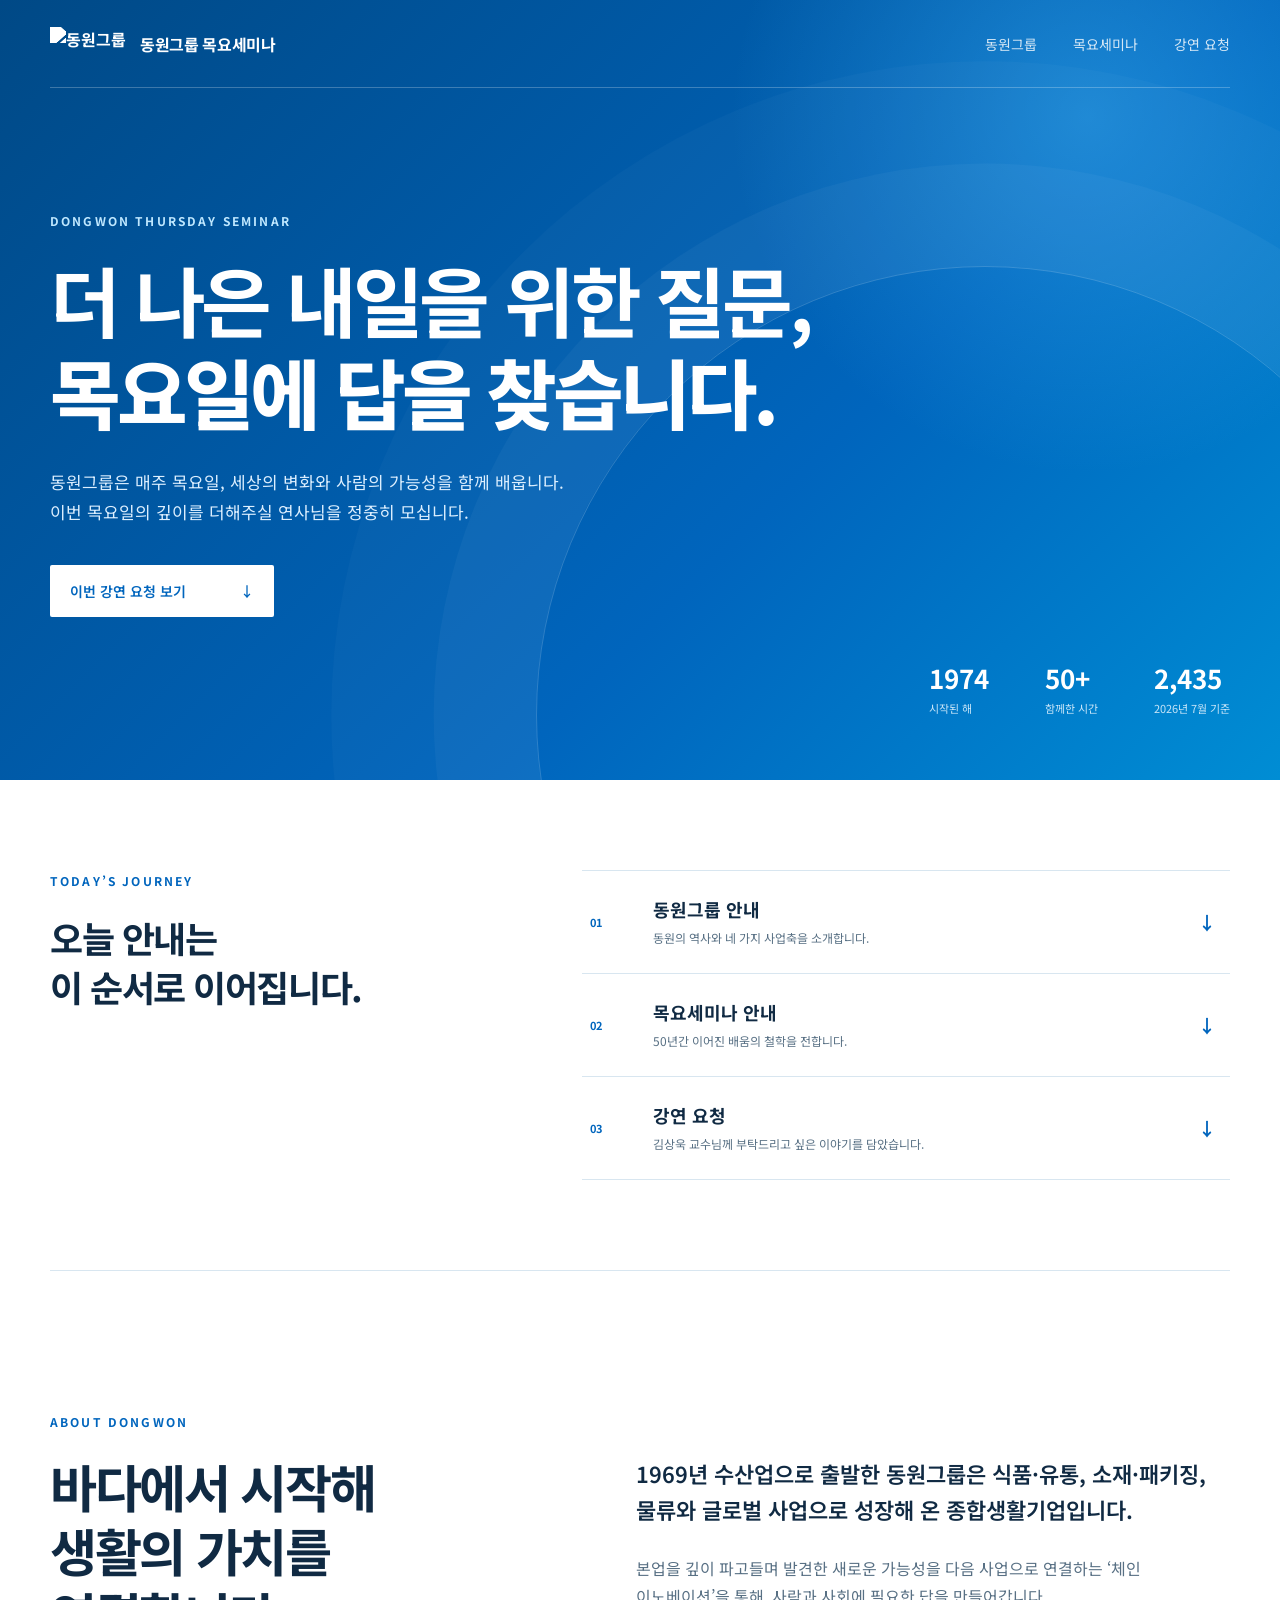
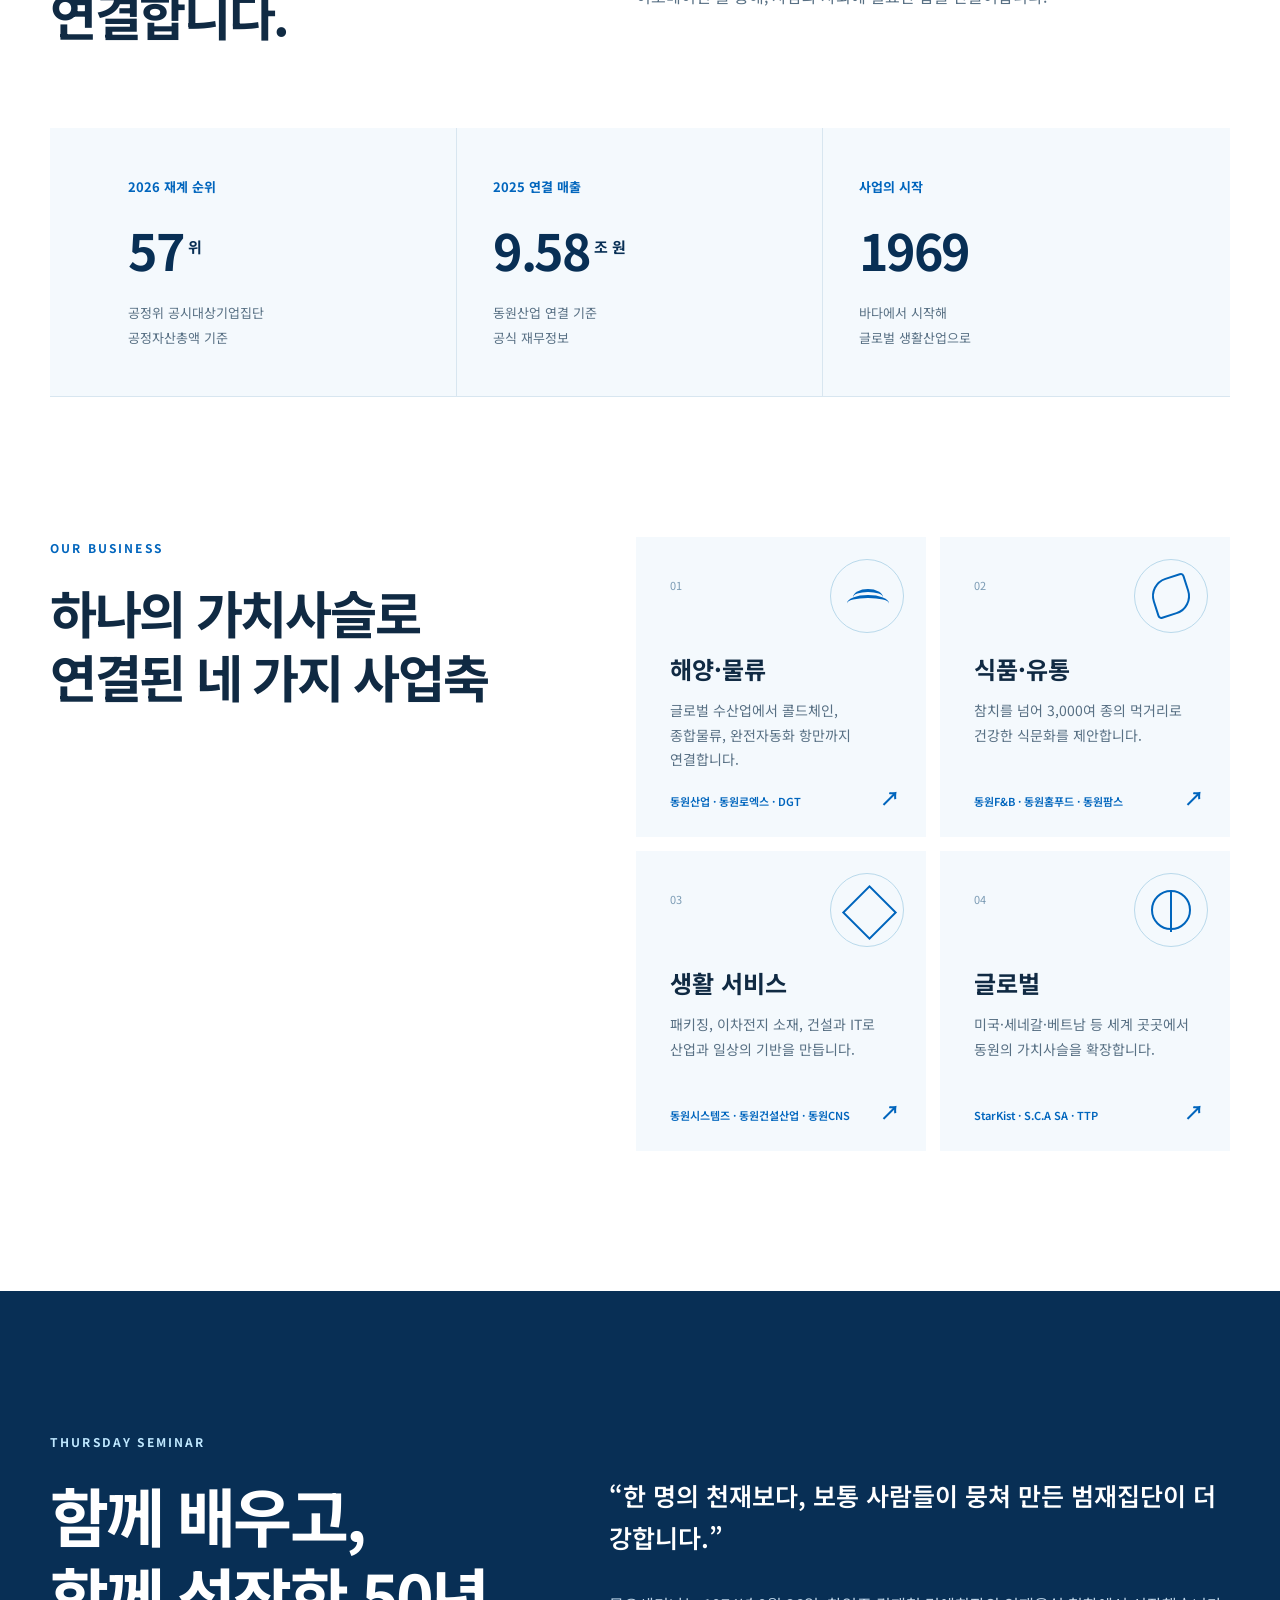
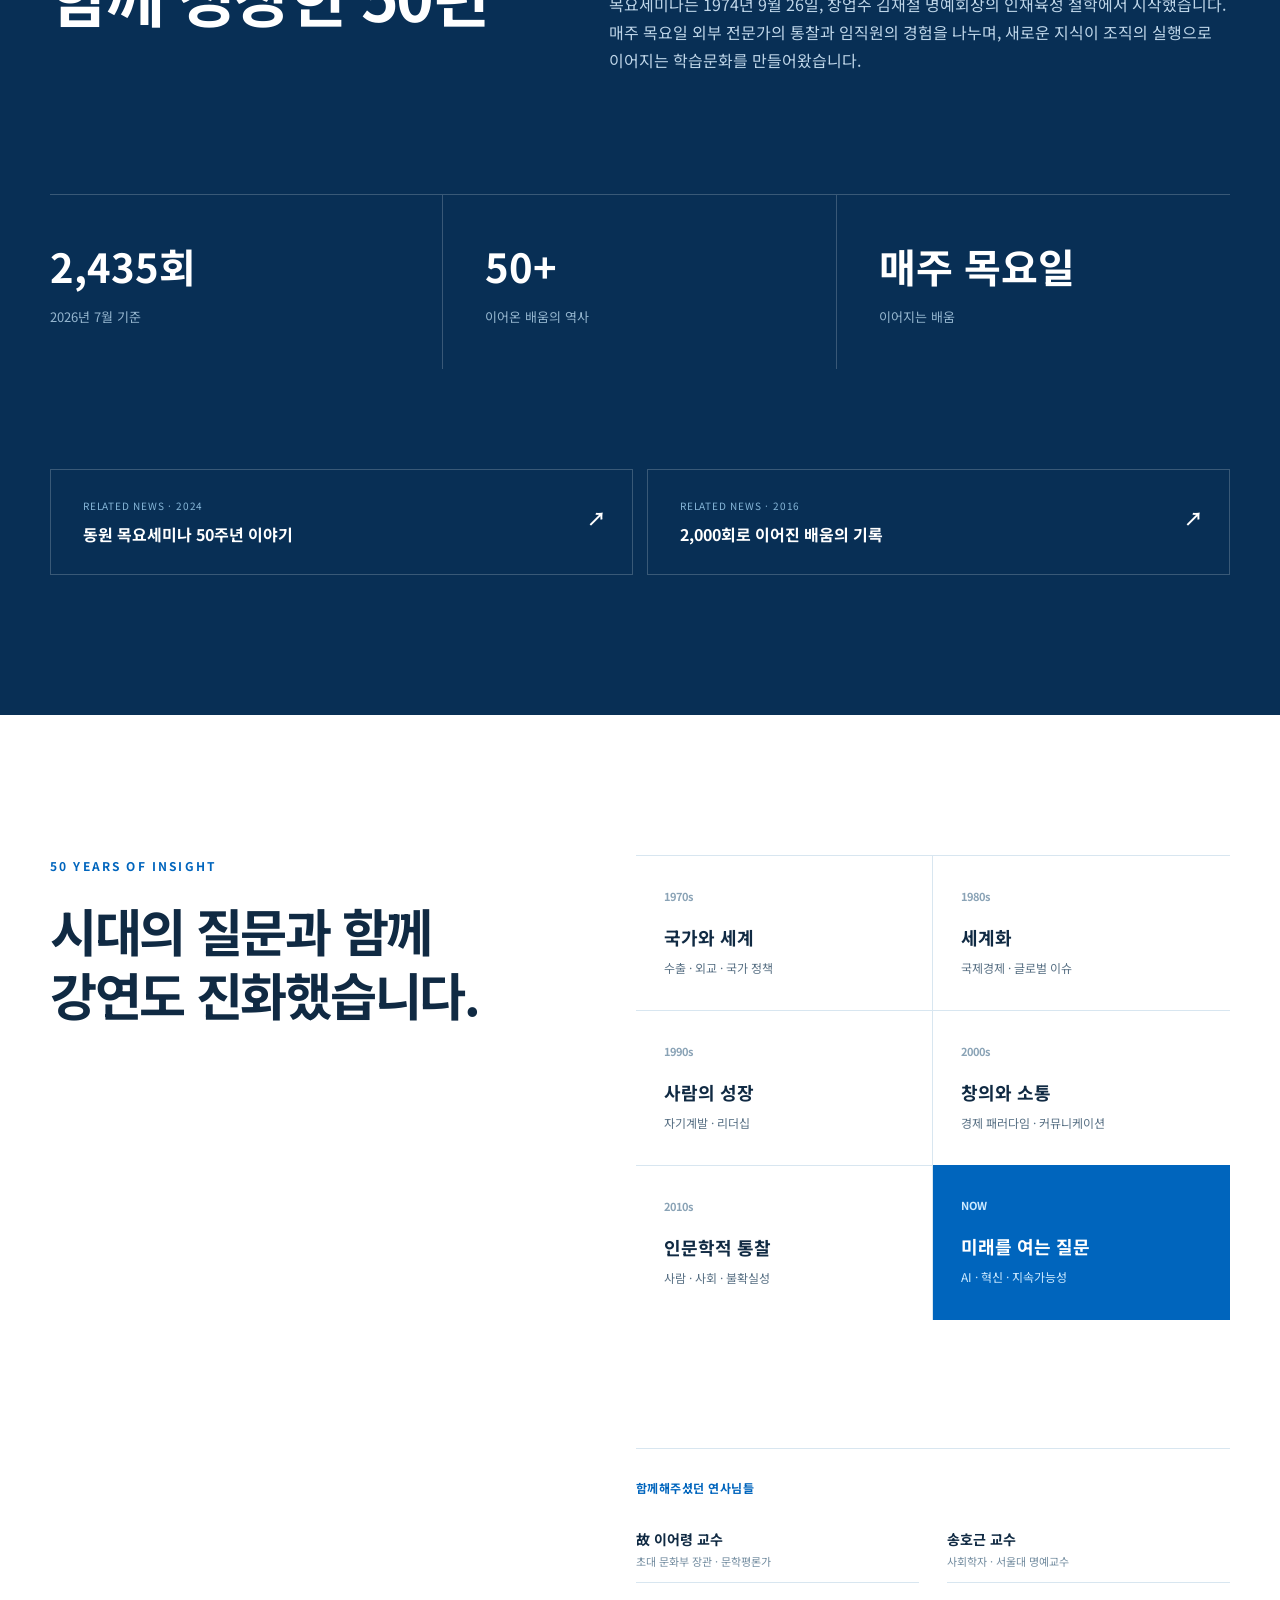
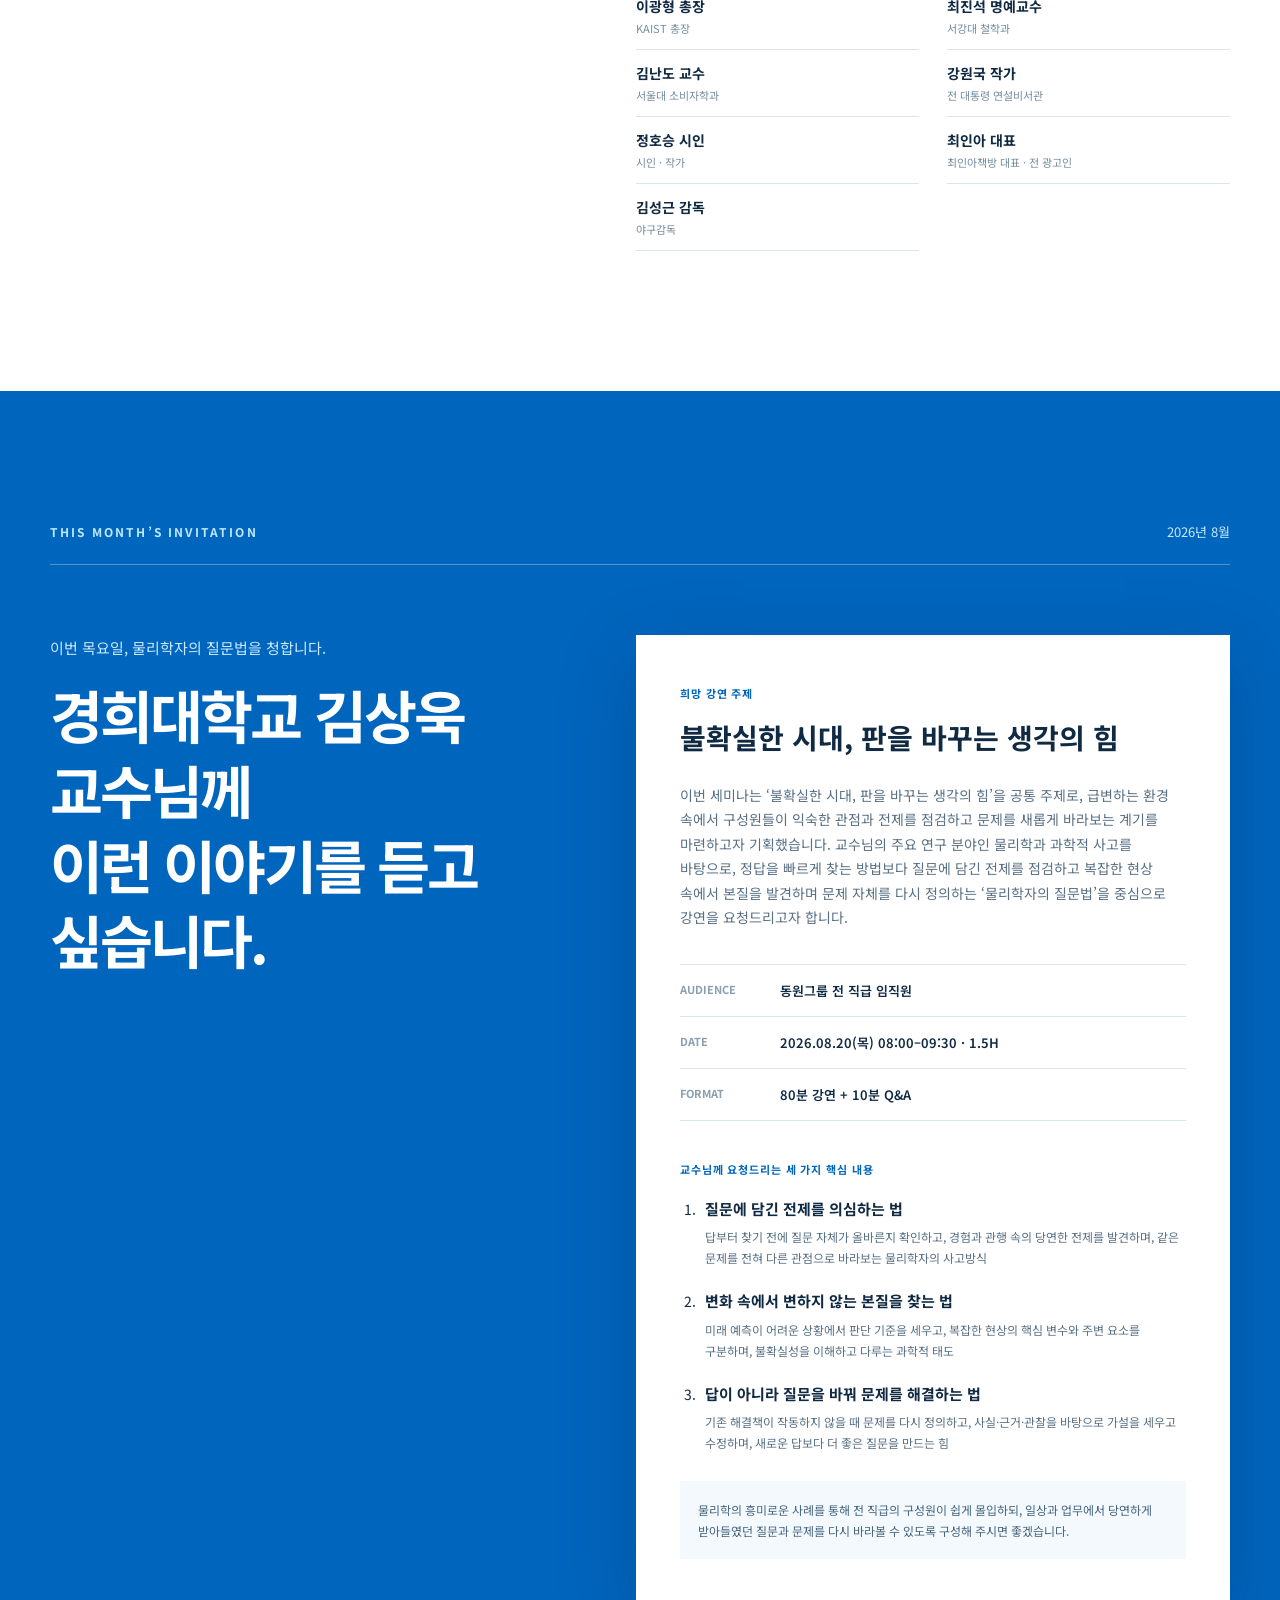
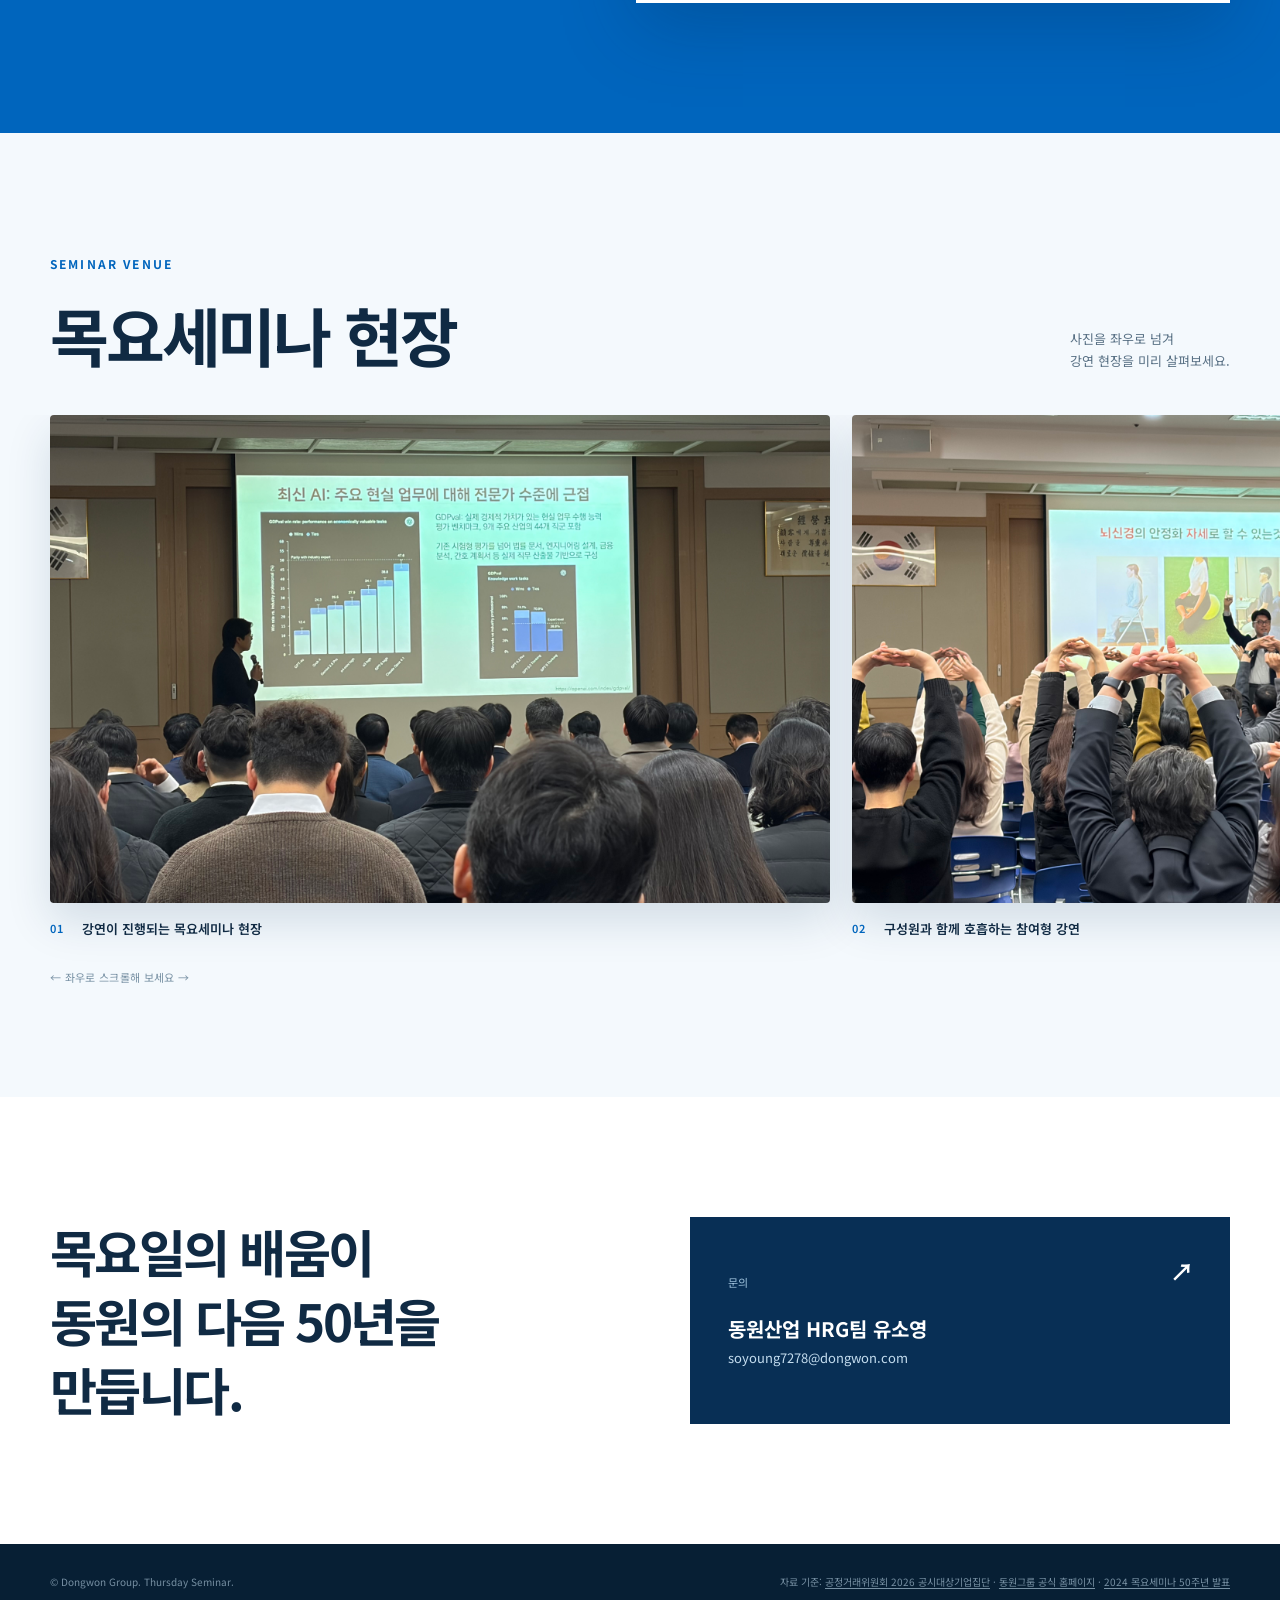
==== commit e6acc428: "흰색 CI와 문장 정렬 및 역대 연사 직함 반영" ====
--- a/index.html
+++ b/index.html
@@ -15,7 +15,7 @@
       href="https://fonts.googleapis.com/css2?family=Noto+Sans+KR:wght@400;500;600;700;800&display=swap"
       rel="stylesheet"
     />
-    <link rel="stylesheet" href="./styles.css?v=20260729-gallery" />
+    <link rel="stylesheet" href="./styles.css?v=20260730-final" />
   </head>
   <body>
     <header class="site-header">
@@ -45,8 +45,8 @@
             <span>목요일에 답을 찾습니다.</span>
           </h1>
           <p class="hero-copy">
-            동원그룹은 매주 목요일, 세상의 변화와 사람의 가능성을 함께 배웁니다.
-            이번 목요일의 깊이를 더해주실 연사님을 정중히 모십니다.
+            <span>동원그룹은 매주 목요일, 세상의 변화와 사람의 가능성을 함께 배웁니다.</span>
+            <span>이번 목요일의 깊이를 더해주실 연사님을 정중히 모십니다.</span>
           </p>
           <a class="button button-white" href="#invitation">
             이번 강연 요청 보기 <span aria-hidden="true">↓</span>
@@ -223,9 +223,20 @@
           <article><time>2010s</time><h3>인문학적 통찰</h3><p>사람 · 사회 · 불확실성</p></article>
           <article class="active"><time>NOW</time><h3>미래를 여는 질문</h3><p>AI · 혁신 · 지속가능성</p></article>
         </div>
-        <p class="speakers">
-          이어령 · 송호근 · 이광형 · 최진석 · 김난도 · 강원국 · 정호승 · 최인아 · 김성근 등
-        </p>
+        <div class="speakers">
+          <p>함께해주셨던 연사님들</p>
+          <ul>
+            <li><strong>故 이어령 교수</strong><span>초대 문화부 장관 · 문학평론가</span></li>
+            <li><strong>송호근 교수</strong><span>사회학자 · 서울대 명예교수</span></li>
+            <li><strong>이광형 총장</strong><span>KAIST 총장</span></li>
+            <li><strong>최진석 명예교수</strong><span>서강대 철학과</span></li>
+            <li><strong>김난도 교수</strong><span>서울대 소비자학과</span></li>
+            <li><strong>강원국 작가</strong><span>전 대통령 연설비서관</span></li>
+            <li><strong>정호승 시인</strong><span>시인 · 작가</span></li>
+            <li><strong>최인아 대표</strong><span>최인아책방 대표 · 전 광고인</span></li>
+            <li><strong>김성근 감독</strong><span>야구감독</span></li>
+          </ul>
+        </div>
       </section>
 
       <section class="invitation" id="invitation" aria-labelledby="invite-title">
@@ -278,7 +289,7 @@
           <figure>
             <img
               src="./assets/seminar-venue-1.jpg"
-              alt="목요세미나 강연 중인 연사와 객석을 가득 채운 참석자들"
+              alt="연사 얼굴과 발표자료를 모자이크 처리한 목요세미나 강연 현장"
               loading="lazy"
             />
             <figcaption><span>01</span> 강연이 진행되는 목요세미나 현장</figcaption>
@@ -286,7 +297,7 @@
           <figure>
             <img
               src="./assets/seminar-venue-2.jpg"
-              alt="연사와 참석자들이 함께 스트레칭하며 참여하는 목요세미나"
+              alt="연사 얼굴과 교육자료를 모자이크 처리한 참여형 목요세미나 현장"
               loading="lazy"
             />
             <figcaption><span>02</span> 구성원과 함께 호흡하는 참여형 강연</figcaption>
--- a/styles.css
+++ b/styles.css
@@ -46,16 +46,13 @@
 .brand-ci {
   display: flex;
   align-items: center;
-  height: 42px;
-  padding: 7px 12px;
-  border-radius: 8px;
-  background: var(--white);
-  box-shadow: 0 4px 18px rgba(0, 35, 70, .14);
+  height: 38px;
 }
 .brand-ci img {
   display: block;
   width: auto;
-  height: 28px;
+  height: 34px;
+  filter: brightness(0) invert(1);
 }
 .brand-title {
   font-size: 16px;
@@ -119,7 +116,8 @@
   font-weight: 800;
   letter-spacing: -.055em;
 }
-.hero-copy { max-width: 570px; margin: 30px 0 38px; color: #dcefff; font-size: 17px; }
+.hero-copy { max-width: none; margin: 30px 0 38px; color: #dcefff; font-size: 17px; }
+.hero-copy span { display: block; white-space: nowrap; }
 .button {
   display: inline-flex;
   align-items: center;
@@ -285,8 +283,37 @@
 .speakers {
   grid-column: 2;
   margin-top: 28px;
+  padding-top: 28px;
+  border-top: 1px solid var(--line);
+}
+.speakers > p {
+  margin-bottom: 18px;
+  color: var(--blue);
+  font-size: 12px;
+  font-weight: 700;
+  letter-spacing: .04em;
+}
+.speakers ul {
+  display: grid;
+  grid-template-columns: 1fr 1fr;
+  gap: 0 28px;
+  margin: 0;
+  padding: 0;
+  list-style: none;
+}
+.speakers li {
+  display: grid;
+  gap: 4px;
+  padding: 13px 0;
+  border-bottom: 1px solid var(--line);
+}
+.speakers strong {
+  color: var(--ink);
+  font-size: 14px;
+}
+.speakers span {
   color: #748da0;
-  font-size: 12px;
+  font-size: 11px;
 }
 
 .invitation { padding: 130px max(24px, calc((100vw - 1180px) / 2)); color: var(--white); background: var(--blue); }
@@ -429,6 +456,8 @@
   .hero { min-height: 720px; }
   .hero-inner { padding-top: 155px; }
   .hero h1 { font-size: 44px; }
+  .hero-copy { font-size: 15px; }
+  .hero-copy span { white-space: normal; }
   .hero-index { left: 24px; right: 24px; bottom: 50px; gap: 0; justify-content: space-between; }
   .hero-index strong { font-size: 22px; }
   .section { padding: 90px 0; }
@@ -445,6 +474,7 @@
   .timeline { grid-template-columns: 1fr; }
   .timeline article:nth-child(odd) { border-right: 0; }
   .speakers { grid-column: 1; }
+  .speakers ul { grid-template-columns: 1fr; }
   .invitation { padding-top: 90px; padding-bottom: 90px; }
   .invite-month { display: none; }
   .brief-card { padding: 28px 24px; }
